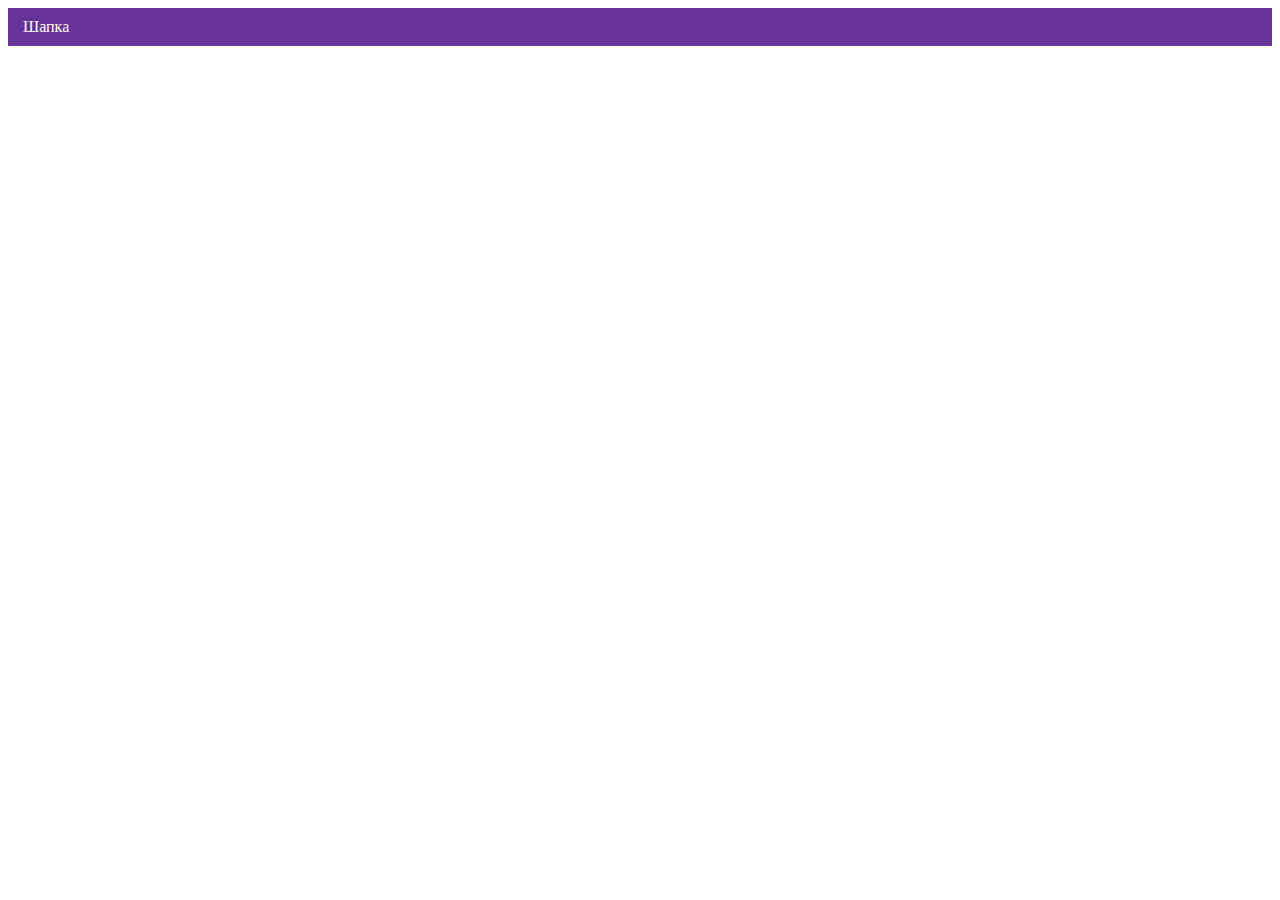
==== index.html @ fe782c74 "Deploying to gh-pages from @ htmlacademy-adaptive/1701545-cat-energy-31@5216893874e065e9f3e21c10b653" ====
<!DOCTYPE html><html class="page" lang="ru"><head><meta charset="UTF-8"><title>Название проекта</title><meta name="viewport" content="width=device-width,initial-scale=1"><link rel="stylesheet" href="styles/styles.css"><script src="scripts/index.js" defer="defer"></script></head><body class="page__body"><header class="header">Шапка</header></body></html>
---- styles/styles.css ----
.header{color:#fff;background-color:#639;padding:10px 15px}
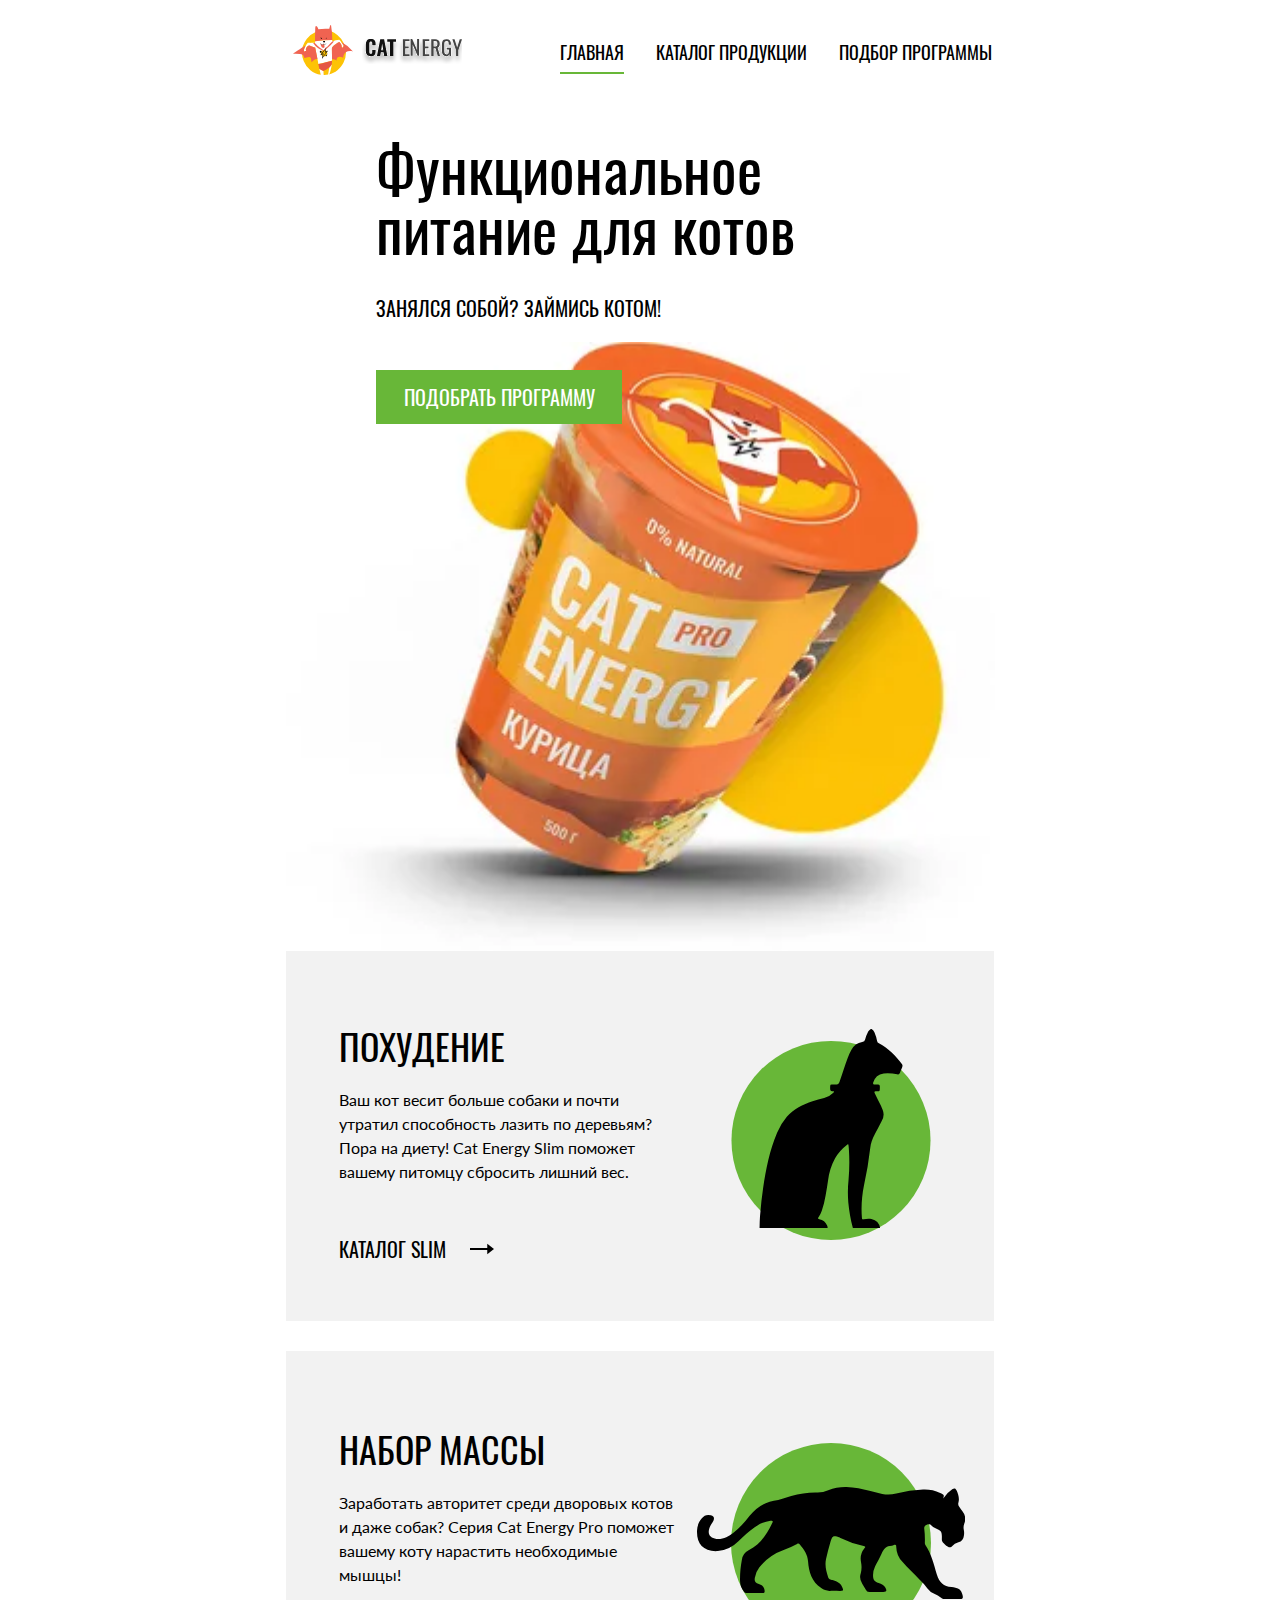
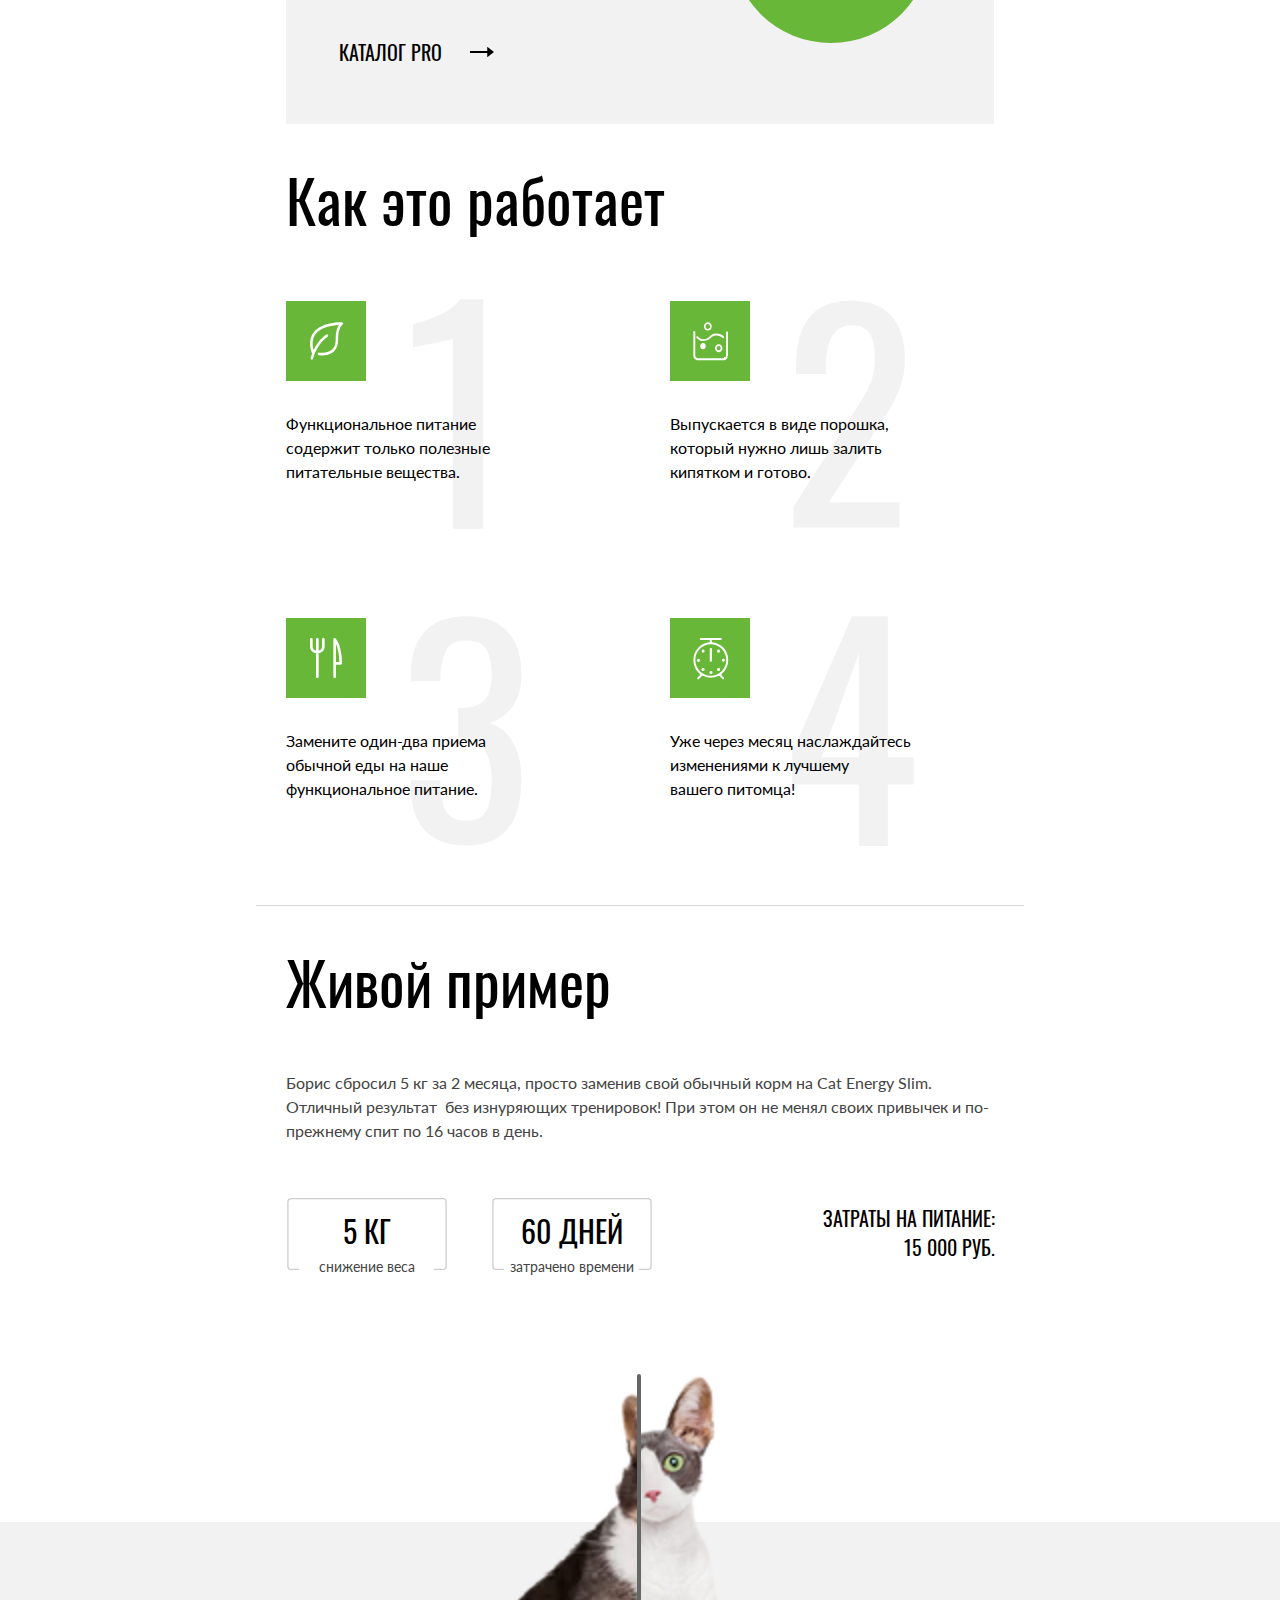
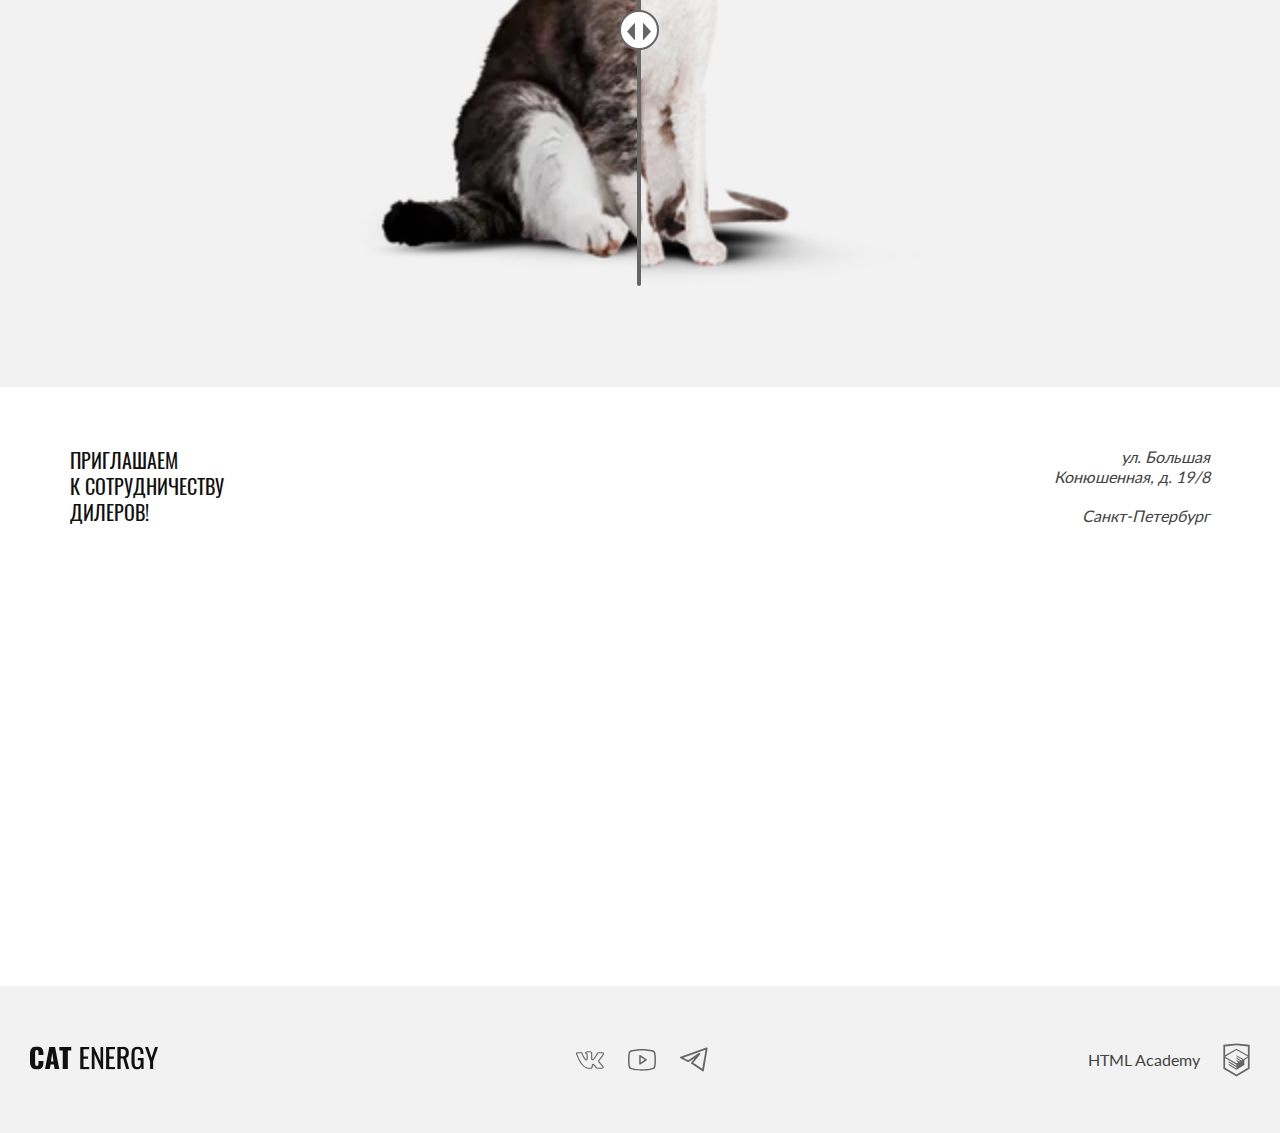
==== commit 16ef2682: "Deploying to gh-pages from @ htmlacademy-adaptive/1701545-cat-energy-31@500ba3a79cff6953b40a09311df7" ====
--- a/index.html
+++ b/index.html
@@ -1 +1 @@
-<!DOCTYPE html><html class="page" lang="ru"><head><meta charset="UTF-8"><title>Название проекта</title><meta name="viewport" content="width=device-width,initial-scale=1"><link rel="stylesheet" href="styles/styles.css"><script src="scripts/index.js" defer="defer"></script></head><body class="page__body"><header class="header">Шапка</header></body></html>+<!DOCTYPE html><html class="page" lang="ru"><head><meta charset="UTF-8"><title>Cat Energy</title><meta name="viewport" content="width=device-width,initial-scale=1"><link rel="stylesheet" href="styles/styles.css"><link rel="icon" href="favicon.ico"><link rel="icon" href="favicons/icon.svg" type="image/svg+xml"><link rel="apple-touch-icon" href="favicons/180.png"><link rel="manifest" href="manifest.webmanifest"><link rel="preload" href="../../fonts/lato/Lato-Regular.woff2" type="fonts/woff2" as="font" crossorigin="anonymous"><link rel="preload" href="../../fonts/lato/Lato-Regular.woff2" type="fonts/woff2" as="font" crossorigin="anonymous"><script src="scripts/index.js" defer="defer"></script></head><body class="page__body"><div class="page__main-wrapper"><header class="main-header main-header--wrapper-position"><div class="main-header__logo"><a class="main-header__logo-link" href="#"><picture><source media="(min-width: 1440px)" srcset="./images/cat-logo-icon-desktop.svg" type="image/svg+xml" width="70" height="59"><source media="(min-width: 768px)" srcset="./images/cat-logo-icon-tablet.svg" type="image/svg+xml" width="60" height="50"><img class="main-header__logo-image logo-image" src="./images/cat-logo-icon-mobile.svg" width="33" height="38" alt="Логотип КэтЭнерджи"></picture><picture><source media="(min-width: 1440px)" srcset="./images/logo-text-desktop.svg" type="image/svg+xml" width="118" height="21"><source media="(min-width: 768px)" srcset="./images/logo-text-tablet.svg" type="image/svg+xml" width="101" height="18"><img class="main-header__logo-text logo-text" src="./images/logo-text-main-mobile.svg" width="101" height="19" alt="КэтЭнерджи"></picture></a></div><nav class="main-nav main-nav--closed main-nav--nojs"><button class="main-nav__toggle" type="button"><span class="visually-hidden">Открыть меню</span></button><div class="main-nav__wrapper"><ul class="main-nav__list site-list"><li class="site-list__item"><a class="site-list__link site-list__link--current" href="#">Главная</a></li><li class="site-list__item"><a class="site-list__link" href="catalog.html">Каталог продукции</a></li><li class="site-list__item"><a class="site-list__link" href="#">Подбор программы</a></li></ul></div></nav></header><main class="main-container"><section class="hero"><div class="hero__wrapper"><div class="hero__wrapper-mobile"><h1 class="hero__title title">Функциональное<br>питание для котов</h1><p class="hero__text">Занялся собой? Займись котом!</p><a class="hero__button-program button" href="#">подобрать программу</a></div><div class="hero__wrapper-promo"><picture><source type="image/webp" media="(min-width: 1440px)" srcset="./images/hero-food-desktop@1x.webp, ./images/hero-food-desktop@2x.webp 2x" width="552" height="499"><source type="image/webp" media="(min-width: 768px)" srcset="./images/hero-food-tablet@1x.webp, ./images/hero-food-tablet@2x.webp 2x" width="709" height="609"><source type="image/webp" srcset="./images/hero-food-mobile@1x.webp, ./images/hero-food-mobile@2x.webp 2x" width="280" height="270"><source width="552" height="499" type="image/png" media="(min-width: 1440px)" srcset="./images/hero-food-desktop@1x.png, ./images/hero-food-desktop@2x.png 2x"><source width="709" height="609" type="image/png" media="(min-width: 768px)" srcset="./images/hero-food-tablet@1x.png, ./images/hero-food-tablet@2x.png 2x"><img class="hero__image hero-image" loading="lazy" src="./images/hero-food-mobile@1x.png" srcset="./images/hero-food-mobile@2x.png 2x" width="280" height="270" alt="Корм для котов и кошек"></picture></div></div></section><section class="catalog"><h2 class="visually-hidden">Каталог продукции</h2><div class="catalog__card catalog__card--loss"><h3 class="catalog__title catalog-title">Похудение</h3><p class="catalog__text">Ваш кот весит больше собаки и почти утратил способность лазить по деревьям? Пора на диету! Cat Energy Slim поможет вашему питомцу сбросить лишний вес.</p><a class="catalog__link catalog__link--active" href="#">Каталог slim</a></div><div class="catalog__card catalog__card--gain"><h3 class="catalog__title catalog-title">Набор массы</h3><p class="catalog__text">Заработать авторитет среди дворовых котов и даже собак? Серия Cat Energy Pro поможет вашему коту нарастить необходимые мышцы!</p><a class="catalog__link catalog__link--active" href="#">Каталог pro</a></div></section><section class="instructions"><div class="instructions__wrapper"><h2 class="instructions__title title">Как это работает</h2><ul class="instructions__list"><li class="instructions__item step step--one"><p class="instructions__discription">Функциональное питание содержит только полезные питательные вещества.</p></li><li class="instructions__item step step--two"><p class="instructions__discription">Выпускается в виде порошка, который нужно лишь залить кипятком и готово.</p></li><li class="instructions__item step step--three"><p class="instructions__discription">Замените один-два приема обычной еды на наше функциональное питание.</p></li><li class="instructions__item step step--four"><p class="instructions__discription">Уже через месяц наслаждайтесь изменениями к лучшему &nbsp; вашего питомца!</p></li></ul></div></section><section class="example"><div class="example__wrapper"><h2 class="example__title title">Живой пример</h2><p class="example__discription">Борис сбросил 5 кг за 2 месяца, просто заменив свой обычный корм на Cat Energy Slim. Отличный результат&nbsp; без изнуряющих тренировок! При этом он не менял своих привычек и по-прежнему спит по 16 часов в день.</p><div class="example__info-price-wrapper"><div class="example__info-wrapper"><div class="example__info"><span class="example__value">5 КГ</span> <span class="example__text">снижение веса</span></div><div class="example__info"><span class="example__value">60 ДНЕЙ</span> <span class="example__text">затрачено времени</span></div></div><div class="example__result"><span class="example__info-price">Затраты на питание:</span> <span class="example__info-price">15 000 РУБ.</span></div></div><div class="example__slider-cat"><picture><source type="image/webp" media="(min-width: 768px)" srcset="./images/slider-fat-cat-tablet@1x.webp, ./images/slider-fat-cat-tablet@2x.webp 2x" width="709" height="609"><source type="image/webp" srcset="./images/slider-fat-cat-mobile@1x.webp, ./images/slider-fat-cat-mobile@2x.webp 2x" width="280" height="256"><source width="560" height="512" type="image/png" media="(min-width: 768px)" srcset="./images/slider-fat-cat-tablet@1x.png, ./images/slider-fat-cat-tablet@2x.png 2x"><img class="example__image-cat fat-cat" loading="lazy" src="./images/slider-fat-cat-mobile@1x.png" srcset="./images/slider-fat-cat-mobile@2x.png 2x" width="280" height="256" alt="Толстый кот"></picture><picture><source width="560" height="512" type="image/png" media="(min-width: 768px)" srcset="./images/slider-slim-cat-tablet@1x.png, ./images/slider-slim-cat-tablet@2x.png 2x"><img class="example__image-cat slim-cat" loading="lazy" src="./images/slider-slim-cat-mobile@1x.png" srcset="./images/slider-slim-cat-mobile@2x.png" width="280" height="256" alt="Стройный кот"></picture><button class="example__slider-button" type="button"><span class="visually-hidden">Ползунок с примером "до" и "после"</span></button></div></div></section><section class="geolocation"><div class="geolocation__adress-wrapper"><h2 class="visually-hidden">Наша геолокация</h2><p class="geolocation__text">приглашаем<br>к сотрудничеству дилеров!</p><address class="geolocation__adress adress">ул. Большая Конюшенная, д. 19/8 <span class="geolocation__adress geolocation__adress--city">Санкт-Петербург</span></address></div><div class="geolocation__map map"><iframe class="map__iframe" src="https://yandex.ru/map-widget/v1/?um=constructor%3A084b221ab86eb6e3de38e3f2d3de71bb57e646553e6f520438b1a4688fac00bb&amp;source=constructor" width="320" height="400"></iframe></div></section></main><footer class="main-footer"><h2 class="visually-hidden">Наши контакты</h2><div class="main-footer__logo"><a class="main-footer__logo-link" href="#"><img class="main-footer__logo-text logo-text" src="./images/logo-text-main-mobile.svg" width="128" height="24" alt="КэтЭнерджи"></a></div><div class="main-footer__social social"><ul class="social__list"><li class="social__item"><a class="social__link social__link--vkontakte" href="https://vk.com/htmlacademy"><span class="visually-hidden">Вконтакте</span></a></li><li class="social__item"><a class="social__link social__link--youtube" href="https://www.youtube.com/user/htmlacademyru"><span class="visually-hidden">Ютуб</span></a></li><li class="social__item"><a class="social__link social__link--telegram" href="https://t.me/htmlacademy"><span class="visually-hidden">Телеграм</span></a></li></ul></div><div class="main-footer__copyright copyright"><a class="copyright__link copyright__link--html-academy" href="https://htmlacademy.ru/"><span class="copyright__link-text">HTML Academy</span></a></div></footer></div></body></html>--- a/styles/styles.css
+++ b/styles/styles.css
@@ -1 +1 @@
-.header{color:#fff;background-color:#639;padding:10px 15px}+@font-face{font-family:Lato;font-weight:400;font-style:normal;src:url(../fonts/lato/Lato-Regular.woff2)format("woff2");font-display:swap}@font-face{font-family:Oswald;font-weight:400;font-style:normal;src:url(../fonts/oswald/oswaldregular.woff2)format("woff2");font-display:swap}body{color:#444;margin:0;font-family:Lato,sans-serif}*,:before,:after{box-sizing:border-box}.page,.page__body{width:100%;height:100%}.visually-hidden{white-space:nowrap;-webkit-clip-path:inset(100%);clip-path:inset(100%);clip:rect(0 0 0 0);border:0;width:1px;height:1px;margin:-1px;padding:0;position:absolute;overflow:hidden}@media (width>=1440px){.page__body{position:relative}.page__body:after{content:"";background-image:url(../images/hero-cat-bg-desktop@2x.png);background-repeat:no-repeat;background-size:cover 1040px 697px;z-index:1;background-position:0 0;width:50%;height:697px;display:block;position:absolute;top:0;right:0}.page__main-wrapper{background-repeat:no-repeat;background-size:100% 697px;flex-direction:column;flex-grow:1;justify-content:space-between;display:flex}}.title{color:#000;font-family:Oswald,sans-serif;font-size:36px;line-height:40px;display:block}.main-header{color:#000;background-color:#fff;border-bottom:1px solid #d9d9d9}.main-header__logo{padding:12px 20px}.main-header__logo-link{justify-content:space-between;align-items:center;width:71%;text-decoration:none;display:flex}.main-header__logo-link:hover,.main-header__logo-link:focus-visible{opacity:.8}.main-header__logo-link:active{opacity:.6}.main-header__logo-image{height:38px}.main-header__logo-text{height:20px}@media (width>=767px){.main-header{color:#000;background-color:#fff;border:none;justify-content:space-between;align-items:center;width:704px;margin:0;display:flex}}@media (width>=768px){.main-header--wrapper-position{width:704px;margin:25px auto}.main-header__logo-image{width:70px;height:50px}.main-header__logo-text{width:100px;height:100%}.main-header__logo-link{justify-content:space-between;align-items:stretch;width:174px;text-decoration:none;display:flex}.main-header__logo{width:174px;margin:0;padding:0}}@media (width>=1440px){.main-header{z-index:2;background:0 0;width:1220px;margin:0 auto;padding-top:55px}.main-header--wrapper-position{min-width:1440px;margin:0 auto;padding:47px 109px 30px}.main-header__logo{width:202px;margin:0;padding:0}.main-header__logo-link{width:202px}.main-header__logo-image{height:70px}.main-header__logo-text{width:118px;height:100%}}.main-footer__logo-link .logo-text:hover,.main-footer__logo-link:focus-visible{opacity:.6}.main-footer__logo-link .logo-text:active{opacity:.8}.main-nav{width:auto;position:relative}.main-nav--closed .main-nav__toggle{cursor:pointer;background-color:#fff;background-image:url(../icons/stack.svg#button-open-mobile);background-repeat:no-repeat;background-size:24px 24px;border:none;width:24px;height:24px;position:absolute;top:-45px;right:6px}.main-nav--opened .main-nav__toggle{background-image:url(../icons/stack.svg#button-close-mobile)}.main-nav__list{text-align:center}.main-nav__toggle{cursor:pointer;background-color:#fff;background-image:url(../icons/stack.svg#button-open-mobile);background-repeat:no-repeat;background-size:24px 24px;border:none;width:24px;height:24px;position:absolute;bottom:20px;right:6px}@media (width<=767px){.main-nav--closed .site-list__item{display:none}.main-nav .main-nav__list{text-align:center;z-index:2;width:100%;position:absolute}}@media (width>=768px){.main-nav__toggle{width:436px;display:none}}@media (width>=1440px){.main-nav__list{background:0 0}}.site-list{flex-direction:column;margin:0;padding:0;display:flex}.site-list__item{list-style:none}.site-list__link{color:#000;text-transform:uppercase;background-color:#fff;border-top:1px solid #e6e6e6;border-bottom:1px solid #e6e6e6;padding:22px 0 23px;font-family:Oswald,sans-serif;font-size:20px;line-height:20px;text-decoration:none;display:block}@media (width>=768px){.site-list{flex-direction:row;display:flex}.site-list__link{color:#000;text-transform:uppercase;border:none;min-width:64px;padding:0;font-family:Oswald,sans-serif;font-size:18px;line-height:24px;text-decoration:none}.site-list__link:hover,.site-list__link:focus-visible{opacity:.6}.site-list__link:active{opacity:.8}.site-list__link--current{border-bottom:2px solid #68b738;padding-bottom:8px}.site-list__item{background:0 0;margin:10px 0 0 32px;font-size:20px;line-height:30px}}@media (width>=1440px){.site-list{background:0 0;flex-wrap:wrap;justify-content:space-between;align-items:baseline;width:475px;font-size:20px;line-height:30px}.site-list__link{color:#fff;text-transform:uppercase;background:0 0;border:none;min-width:64px;padding:0;font-family:Oswald,sans-serif;font-size:20px;line-height:30px;text-decoration:none}.site-list__link:hover,.site-list__link:focus-visible{opacity:.6}.site-list__link:active{opacity:.8}.site-list__link--current{border-bottom:2px solid #fff;padding-bottom:6px}.site-list__item:first-child{margin:0}}.hero{flex-direction:column;min-height:510px;display:flex}.hero__wrapper{width:100%;max-width:1220px;margin:0 auto}.hero__wrapper-mobile{z-index:1;background-image:url(../images/hero-cat-bg-mobile@2x.png);background-position:top;background-repeat:no-repeat;background-size:cover;width:320px;height:302px;margin:0 auto}.hero__wrapper-promo{justify-content:center;width:100%;margin:-136px 0 0 8px;display:flex;position:absolute}.hero__title{color:#fff;text-align:center;margin:0;padding:27px 0 25px;font-size:36px;font-weight:400;line-height:36px}.hero__text{color:#fff;text-transform:uppercase;text-align:center;margin:0;padding:0;font-family:Oswald,sans-serif;font-size:14px;font-weight:400;line-height:14px}.hero__button-program{color:#fff;text-align:center;text-transform:uppercase;background-color:#68b738;justify-content:center;min-width:153px;margin-left:20px;margin-right:20px;padding:10px 63px;line-height:20px;text-decoration:none;display:block;position:relative;top:300px}.hero__button-program:hover,.hero__button-program:focus-visible{background-color:#5eaa2f}.hero__button-program:active{color:#ffffff4d}@media (width>=768px){.hero{background:#fff;height:845px;margin:0 auto;padding-top:35px}.hero__wrapper{width:769px;margin:0 auto}.hero__wrapper-promo{width:100%;margin-top:-98px;margin-left:0;position:static}.hero__wrapper-mobile{z-index:3;background-image:none;width:768px;padding-left:120px}.hero__title{color:#000;text-align:start;width:420px;padding-top:0;padding-bottom:40px;font-size:60px;line-height:60px}.hero__text{color:#000;text-align:start;width:320px;padding-bottom:52px;font-size:20px;line-height:20px}.hero__wrapper-mobile .hero__button-program{z-index:1;width:192px;margin:0;padding:14px 27px;font-size:20px;line-height:26px;position:relative;top:0;left:0}}@media (width>=1440px){.hero{height:594px;margin:0 30px 30px;padding-top:0;display:flex}.hero__title{padding-top:33px;padding-bottom:35px;font-size:60px;line-height:60px}.hero__wrapper{width:1220px;margin:0 auto;display:flex}.hero__wrapper-mobile{background-image:none;width:1220px;padding-top:45px;padding-left:80px}.hero__wrapper-promo{z-index:2;margin:0;position:absolute;top:142px;left:114px}}.button{color:#fff;text-align:center;text-transform:uppercase;box-sizing:content-box;background-color:#68b738;border:none;font-family:Oswald,sans-serif;font-size:16px;line-height:20px;display:block}.catalog__card{background-color:#f2f2f2;margin-left:20px;margin-right:20px;padding:22px 20px 20px}.catalog__card--loss{background-image:url(../icons/stack.svg#catalog-slim-cat);background-position:21px 20px;background-repeat:no-repeat;background-size:50px 53px;margin-top:-10px;margin-bottom:20px}.catalog__card--gain{background-image:url(../icons/stack.svg#catalog-strong-cat);background-position:13px 24px;background-repeat:no-repeat;background-size:67px 50px}.catalog__title{text-transform:uppercase;margin:0;padding:10px 0 0 70px;font-family:Oswald,sans-serif;font-size:24px;font-weight:400;line-height:37px}.catalog__text{border-bottom:1px solid #d9d9d9;width:227px;margin-top:29px;padding-bottom:23px;font-family:lato,sans-serif;font-size:14px;font-weight:400;line-height:18px}.catalog__link{color:#000;text-transform:uppercase;background-color:#f2f2f2;align-items:center;margin-top:17px;font-family:Oswald,sans-serif;font-size:16px;line-height:16px;text-decoration:none;display:flex}.catalog__link:after{content:"";background-color:#000;width:24px;height:12px;margin-left:15px;display:block;-webkit-mask-image:url(../icons/stack.svg#catalog-arrow-link);mask-image:url(../icons/stack.svg#catalog-arrow-link);-webkit-mask-position:100%;mask-position:100%;-webkit-mask-size:24px 12px;mask-size:24px 12px;-webkit-mask-repeat:no-repeat;mask-repeat:no-repeat}.catalog__link:active{opacity:.3}.catalog__link:hover:after,.catalog__link:focus-visible:after{background-position:0;transform:scale(1.5)}@media (width>=768px){.catalog{width:768px;margin:0 auto}.catalog__card{width:708px;margin:0 auto;padding:80px 53px 64px;display:block}.catalog__card--loss{background-position:right 63px top 81px;background-size:200px 211px;margin-bottom:30px}.catalog__card--gain{background-position:right 29px top 92px;background-repeat:no-repeat;background-size:268px 200px}.catalog__card .catalog__title{color:#000;text-transform:uppercase;margin:0;padding:0;font-family:Oswald,sans-serif;font-size:36px;font-weight:400;line-height:36px}.catalog__text{color:#000;border:none;width:340px;margin:24px 0 48px;padding:0;font-family:lato,Arial,sans-serif;font-size:16px;font-weight:400;line-height:24px;display:block}.catalog__card .catalog__link{color:#000;text-transform:uppercase;background-color:#f2f2f2;justify-content:space-between;align-items:center;width:155px;margin-top:57px;padding:0;font-family:Oswald,sans-serif;font-size:20px;line-height:16px;text-decoration:none;display:flex}}@media (width>=1440px){.catalog{flex-direction:row;justify-content:space-between;width:1220px;margin:0 auto;display:flex}.catalog__card{width:570px;margin:0;padding:41px 61px 65px 52px}.catalog__card--loss{background-position:42px 41px;background-size:120px 106px}.catalog__card--gain{background-position:33px 47px;background-size:134px 100px}.catalog__card .catalog__title{color:#000;text-transform:uppercase;margin:0;padding:36px 0 75px 162px;font-family:Oswald,sans-serif;font-size:36px;font-weight:400;line-height:36px}.catalog__text{width:457px;margin:0 0 35px;padding:0;font-size:16px;line-height:24px}.catalog__card .catalog__link{margin:0;padding:0}}.catalog-title{color:#000;text-transform:uppercase;font-family:Oswald,sans-serif;font-size:24px;line-height:37px}.instructions{background-color:#fff}.instructions__title{margin:20px 0 40px;font-weight:400;line-height:40px}.instructions__wrapper{width:320px;margin:0 auto;padding:0 20px 30px}.instructions__list{flex-flow:column wrap;justify-content:space-between;margin:0;padding:0;list-style:none;display:flex}.instructions__item{color:#000;justify-content:space-between;align-items:center;width:280px;min-height:60px;margin-bottom:20px;display:flex}.instructions__discription{text-align:left;width:200px;margin:0;padding:0;font-size:14px;line-height:18px}@media (width>=768px){.instructions{border-bottom:1px solid #d9d9d9;width:768px;margin:0 auto;padding-bottom:20px}.instructions__wrapper{width:708px;margin:0 auto;padding:0}.instructions__wrapper .instructions__title{margin:45px 0 32px;padding:0;font-size:60px;line-height:60px}.instructions__list{flex-direction:row;gap:37px;min-height:280px;margin-bottom:27px;margin-right:74px;padding-top:0;display:flex}.instructions__item{flex-flow:column;align-items:start;width:250px;min-height:280px;margin:0;padding:0;display:flex}.instructions__discription{text-align:left;width:242px;padding-top:31px;padding-bottom:57px;font-size:16px;line-height:24px}}@media (width>=1440px){.instructions{border:none;width:1440px;margin:0 auto;padding-bottom:69px}.instructions__wrapper{width:1220px;margin:0 auto}.instructions__item{flex-direction:column;align-items:start;display:flex}.instructions__list{flex-flow:row;justify-content:space-between;gap:20px;display:flex}.instructions__wrapper .instructions__title{margin:71px 0 32px;font-size:60px;font-weight:400;line-height:60px}.instructions__list{gap:20px;margin:0}.instructions__item{width:250px;margin-right:-6px}}.step--one:before{content:"";background-image:url(../icons/stack.svg#instruction-leaf-icon);width:60px;height:60px;display:inline-block}.step--two:before{content:"";background-image:url(../icons/stack.svg#instruction-water-icon);width:60px;height:60px;display:inline-block}.step--three:before{content:"";background-image:url(../icons/stack.svg#instruction-tableware-icon);width:60px;height:60px;display:inline-block}.step--four:before{content:"";background-image:url(../icons/stack.svg#instruction-clock-icon);width:60px;height:60px;display:inline-block}@media (width>=768px){.step--one{background-image:url(../icons/stack.svg#step-one);background-position:106px 38px;background-repeat:no-repeat;background-size:112px 230px}.step--one:before{width:80px;height:80px;margin-top:40px;bottom:10px}.step--two{background-image:url(../icons/stack.svg#step-two);background-position:123px 38px;background-repeat:no-repeat;background-size:112px 230px}.step--two:before{width:80px;height:80px;margin-top:40px}.step--three{background-image:url(../icons/stack.svg#step-three);background-position:124px 38px;background-repeat:no-repeat;background-size:112px 230px}.step--three:before{width:80px;height:80px;margin-top:40px}.step--four{background-image:url(../icons/stack.svg#step-four);background-position:116px 38px;background-repeat:no-repeat;background-size:134px 230px}.step--four:before{width:80px;height:80px;margin-top:40px}}.example{background-color:#eaeaea;min-width:320px}.example--wrapper-center{margin:0 auto}.example__wrapper{width:280px;margin:0 auto;padding-bottom:40px}.example__title{margin:0;padding-top:26px;padding-bottom:40px;font-size:36px;font-weight:400;line-height:40px}.example__discription{width:285px;margin:0;padding-bottom:20px;font-family:lato,Arial,sans-serif;font-size:14px;font-weight:400;line-height:18px}.example__info{background-image:url(../icons/stack.svg#example-frame);background-repeat:no-repeat;background-size:124px 56px;flex-direction:column;align-items:center;width:124px;height:70px;display:flex}.example__info-wrapper{justify-content:space-between;display:flex}.example__value{text-align:center;color:#000;width:100%;padding-top:15px;padding-bottom:10px;font-family:Oswald,sans-serif;font-size:24px;font-weight:400;line-height:24px}.example__text{text-align:center;width:59px;margin:auto;font-size:12px;line-height:12px}.example__result{color:#000;text-transform:uppercase;justify-content:center;margin-top:20px;font-family:Oswald,sans-serif;font-size:14px;line-height:20px;display:flex}.example__slider-cat{width:280px;min-height:256px;margin-top:20px;position:relative}.example__slider-button{cursor:pointer;background-color:#666;border:none;border-radius:2px;width:4px;height:100%;padding:0;display:block;position:absolute;top:0;left:49%}.example__slider-button:before{content:"";background-color:#fff;border:2px solid #666;border-radius:50%;width:40px;height:40px;position:absolute;top:42%;left:50%;transform:translate(-50%)}.example__slider-button:after{content:"";background-color:#666;width:24px;height:18px;padding:0;position:absolute;top:41%;left:50%;transform:translate(-50%,70%);-webkit-mask-image:url(../icons/stack.svg#slider-button-arrow);mask-image:url(../icons/stack.svg#slider-button-arrow);-webkit-mask-position:50%;mask-position:50%;-webkit-mask-size:24px 18px;mask-size:24px 18px;-webkit-mask-repeat:no-repeat;mask-repeat:no-repeat}.example__slider-button:hover,.example__slider-button:hover:after,.example__slider-button:focus-visible,.example__slider-button:focus-visible:after{background-color:#68b738}.example__slider-button:hover:before{color:#68b738;border:2px solid #68b738}.example__slider-button:active,.example__slider-button:active:after{opacity:.8;background-color:#68b738}.example__slider-button:active:before{color:#68b738;opacity:.8;border:2px solid #68b738}.example__image-cat{width:100%;height:100%;position:absolute}@media (width>=768px){.example__wrapper{width:769px;padding:45px 30px 101px;position:relative}.example{background:linear-gradient(#fff 57%,#f2f2f2 0%)}.example__title{padding:0 0 60px;font-size:60px;line-height:60px}.example__discription{width:710px;margin:0;padding-bottom:55px;font-family:lato,Arial,sans-serif;font-size:16px;font-weight:400;line-height:24px}.example__value{text-align:center;color:#000;padding-top:14px;padding-bottom:10px;font-family:Oswald,sans-serif;font-size:30px;font-weight:400;line-height:37px}.example__text{text-align:center;background-color:#fff;width:135px;font-size:14px;line-height:14px}.example__info{background-image:url(../icons/stack.svg#example-frame);background-repeat:no-repeat;background-size:162px 72px;flex-direction:column;align-items:center;width:162px;height:77px;margin-right:43px;display:flex}.example__info:last-child{margin-right:0}.example__result{flex-wrap:wrap;justify-content:end;width:174px;margin:0}.example__info-price-wrapper{justify-content:space-between;align-items:center;margin-bottom:99px;display:flex}.example__info-price{text-align:end;width:100%;padding-bottom:9px;font-size:20px;line-height:20px}.example__slider-cat{width:560px;min-height:512px;margin:0 auto;position:relative}.example__slider-button{left:277px}.example__slider-button:before,.example__slider-button:after{top:46%;left:50%}}@media (width>=1440px){.example__wrapper{border:none;width:1220px;margin:0 auto;padding:0}.example{background:linear-gradient(#fff 23%,#f2f2f2 0%);padding-bottom:65px}.example__title{padding:0 0 146px;font-size:60px;line-height:60px}.example__discription{width:436px;margin:0;padding-bottom:69px;font-family:lato,Arial,sans-serif;font-size:16px;font-weight:400;line-height:24px}.example__text{text-align:center;background-color:#f2f2f2;width:135px;font-size:14px;line-height:14px}.example__info-wrapper{justify-content:space-between;width:366px;margin-bottom:55px;display:flex}.example__info-price-wrapper{flex-wrap:wrap;justify-content:space-between;width:366px;margin:0;display:flex}.example__result{justify-content:space-between;width:366px;display:flex}.example__info-price{text-align:center;width:174px}.example__slider-cat{width:560px;min-height:512px;position:absolute;top:0;right:0}.example__slider-button{cursor:pointer;background-color:#666;border:none;border-radius:2px;width:4px;height:100%;padding:0;display:block;position:absolute;top:0;left:50%}}.fat-cat{-webkit-clip-path:polygon(0 0,50% 0,50% 100%,0% 100%);clip-path:polygon(0 0,50% 0,50% 100%,0% 100%)}.slim-cat{-webkit-clip-path:polygon(50% 0,100% 0,100% 100%,50% 100%);clip-path:polygon(50% 0,100% 0,100% 100%,50% 100%)}.geolocation{background-color:#fff;min-width:320px}.geolocation__map{min-height:362px;margin:0 auto}.geolocation__text{text-transform:uppercase;color:#111;width:130px;margin:0;padding:0;font-family:oswald,sans-serif;font-size:16px;font-weight:400;line-height:20px}.geolocation__adress{width:140px;font-size:14px;font-weight:400;line-height:20px}.geolocation__adress--city{display:block}.geolocation__adress-wrapper{background-color:#f2f2f2;justify-content:space-between;min-height:112px;padding:25px 20px 26px;display:flex}@media (width>=768px){.geolocation__adress-wrapper{background-color:#fff;justify-content:space-between;min-width:768px;margin:0 auto;padding:60px 70px;display:flex}.geolocation__text{text-transform:uppercase;width:163px;font-family:oswald,sans-serif;font-size:20px;font-weight:400;line-height:26px}.geolocation__adress{text-align:right;width:157px;font-size:16px;font-weight:400;line-height:20px}.geolocation__adress--city{margin-top:19px}}@media (width>=1440px){.geolocation{z-index:2;background-color:#fff;position:relative}.geolocation__adress-wrapper{background-color:#fff;min-width:565px;margin:0;padding:60px 78px 60px 80px;position:absolute;top:95px;left:110px}.geolocation__adress{text-align:start;width:157px;font-size:16px;font-weight:400;line-height:20px}.geolocation__text{text-transform:uppercase;width:163px;font-family:oswald,sans-serif;font-size:20px;font-weight:400;line-height:26px}}.map__iframe{border:none;width:100%;height:362px;display:block}@media (width>=768px){.map__iframe{width:100%;height:400px}}.main-footer{background-color:#f2f2f2;flex-direction:column;align-items:center;min-width:320px;display:flex}.main-footer__wrapper{display:flex}.main-footer__logo{text-align:center;padding:40px 96px 14px;display:block}.main-footer__logo-link{width:128px;display:block}.main-footer__logo-text{width:128px;height:24px}@media (width>=768px){.main-footer{background-color:#f2f2f2;flex-direction:row;justify-content:space-between;align-items:center;min-width:768px;min-height:147px;padding:0 30px;display:flex}.main-footer__logo,.main-footer__logo-link{width:128px;margin:0;padding:0}}@media (width>=1440px){.main-footer{min-height:169px;padding:0 110px}}.social__list{border-top:2px solid #d9d9d9;border-bottom:2px solid #d9d9d9;flex-wrap:wrap;justify-content:space-between;width:280px;min-height:22px;margin:0 auto;padding:17px 75px 15px;display:flex}.social__item{list-style-type:none}.social__link{min-width:28px;min-height:28px}.social__link:hover,.social__link:focus-visible{background-color:#68b738}.social__link:active{opacity:.3;background-color:#68b738}.social__link--vkontakte{background-color:#666;width:27px;height:17px;display:block;-webkit-mask-image:url(../icons/stack.svg#vkontakte-icon);mask-image:url(../icons/stack.svg#vkontakte-icon);-webkit-mask-position:50%;mask-position:50%;-webkit-mask-repeat:no-repeat;mask-repeat:no-repeat}.social__link--youtube{background-color:#666;width:24px;height:18px;display:block;-webkit-mask-image:url(../icons/stack.svg#youtube-icon);mask-image:url(../icons/stack.svg#youtube-icon);-webkit-mask-position:50%;mask-position:50%;-webkit-mask-repeat:no-repeat;mask-repeat:no-repeat}.social__link--youtube:hover{background-color:#68b738}.social__link--telegram{background-color:#666;width:20px;height:17px;display:block;-webkit-mask-image:url(../icons/stack.svg#telegram-icon);mask-image:url(../icons/stack.svg#telegram-icon);-webkit-mask-position:50%;mask-position:50%;-webkit-mask-repeat:no-repeat;mask-repeat:no-repeat}.social__link--telegram:hover{background-color:#68b738}@media (width>=768px){.social__list{border:none;width:132px;margin-left:38px;padding:0}}.copyright{padding:20px 20px 40px}.copyright__link{justify-content:space-between;align-items:center;width:280px;font-size:16px;line-height:20px;text-decoration:none;display:flex}.copyright__link--html-academy:after{content:"";background-color:#666;width:27px;height:34px;display:block;-webkit-mask-image:url(../icons/stack.svg#html-academy-icon);mask-image:url(../icons/stack.svg#html-academy-icon)}.copyright__link--html-academy:hover:after,.copyright__link--html-academy:focus-visible:after{background-color:#68b738;background-position:0}.copyright__link--html-academy:active{opacity:.3}.copyright__link-text{color:#444;width:113px;margin-right:10px;font-size:16px;line-height:20px;text-decoration:none}@media (width>=768px){.copyright__link{justify-content:space-between;align-items:center;width:162px;font-size:16px;line-height:20px;text-decoration:none;display:flex}.copyright{margin:0;padding:0}}.site-list-catalog__link{color:#000}@media (width>=1440px){.site-list-catalog__link-current{border-bottom:2px solid #68b738;padding-bottom:6px}.site-list__item .site-list-catalog__link{font-size:20px;line-height:29px}}.catalog-product{background-color:#fff}.catalog-product__wrapper{margin:0 auto}.catalog-product__title{margin:0 0 0 20px;padding:27px 0 36px;font-family:Oswald,sans-serif;font-weight:400}.catalog-product__list{flex-direction:column;align-items:center;margin:0;padding:0;list-style-type:none;display:flex}.catalog-product__item{border-top:1px solid #ebebeb;flex-wrap:wrap;justify-content:space-between;width:320px;padding:25px 20px 23px;display:flex}@media (width>=768px){.catalog-product__title{margin:0 0 0 30px;padding:38px 0 84px;font-family:Oswald,sans-serif;font-size:60px;font-weight:400;line-height:60px}.catalog-product__list{flex-flow:wrap;gap:60px;width:708px;margin:0 0 85px 30px;display:flex;position:relative}.catalog-product__item{background:linear-gradient(#fff 16%,#f2f2f2 0%);border:none;flex-direction:column;width:324px;min-height:511px;padding:29px 37px 40px;display:flex}.catalog-product__wrapper{width:768px;margin:0 auto}}@media (width>=1440px){.catalog-product__title{margin:38px 0 82px 110px;padding:0}.catalog-product__list{gap:63px 80px;width:1220px;margin:0 auto 94px}.catalog-product__item{background:linear-gradient(#fff 16%,#f2f2f2 0%);border:none;width:245px;height:511px;padding:29px 38px 40px;display:block}.catalog-product__wrapper{width:1440px;margin:0 auto;padding:0}}.product-card--more{background-image:url(../icons/stack.svg#card-plus-more);background-position:50% 25px;background-repeat:no-repeat;background-size:30px 30px;border-bottom:1px solid #ebebeb;flex-direction:column;justify-content:center;display:flex}.product-card--more .product-card__title{width:204px;margin:0;display:inline-block}.product-card--more .product-card__link-title{margin:53px 38px 0}.product-card__text{text-align:center;margin:8px 0 21px;font-size:12px;line-height:16px}.product-card__button-all-products{color:#444;text-align:center;text-transform:uppercase;background-color:#f2f2f2;width:280px;padding:10px 0;font-family:Oswald,sans-serif;text-decoration:none}.product-card__button-all-products:hover,.product-card__button-all-products:active,.product-card__button-all-products:focus-visible{background-color:#ebebeb}.product-card__link-image{justify-content:center;align-self:center;width:140px;display:flex}.product-card__image{margin:auto}.product-card__info{width:140px}.product-card__link-title{color:#000;text-align:start;background-color:#fff;width:204px;font-family:Oswald,sans-serif;text-decoration:none}.product-card__title{color:#000;text-transform:uppercase;background-color:#fff;width:76px;margin:-1px 0 14px;padding:0;font-family:Oswald,sans-serif;font-size:16px;font-weight:400;line-height:20px}.product-card__list{text-transform:none;padding:0}.product-card__item{flex-wrap:wrap;justify-content:space-between;min-width:140px;list-style-type:none;display:flex}.product-card__property{min-width:70px;font-size:12px;line-height:16px}.product-card__value{text-align:end;min-width:70px;font-size:12px;line-height:16px}.product-card__button{box-sizing:border-box;width:100%;margin-top:18px;padding:10px 94px;font-size:16px;line-height:20px}.product-card__button:hover,.product-card__button:focus-visible{cursor:pointer;background-color:#5eaa2f}.product-card__button:active{color:#ffffff4d;background-color:#5eaa2f}@media (width>=768px){.product-card--more{background-image:url(../icons/stack.svg#card-plus-more);background-position:50% 48px;background-repeat:no-repeat;background-size:60px 60px;border:1px solid #f2f2f2;flex-direction:column;justify-content:end;width:324px;min-height:430px;display:flex;position:absolute;bottom:0;right:0}.product-card--more .product-card__title{background-color:#fff;width:134px;margin:0 57px 23px;padding:0;font-size:20px;line-height:24px}.product-card--more .product-card__link-title{background-color:#fff;margin:0}.product-card--more .product-card__text{text-align:center;width:170px;margin:0 auto 82px;padding:0;font-size:16px;line-height:18px}.product-card__link-image{justify-content:center;width:200px;height:210px;margin:0;padding:0;display:flex}.product-card__image{margin:0 auto;padding:0}.product-card__image-big{margin:-18px;display:block}.product-card__link-title,.product-card__title{color:#000;text-align:center;background-color:#f2f2f2;width:135px;margin:0 auto 20px;font-family:Oswald,sans-serif;font-size:20px;line-height:24px;text-decoration:none;display:block}.product-card__item{border-bottom:1px solid #cdcdcd;flex-wrap:wrap;justify-content:space-between;padding:5px 0;list-style-type:none;display:flex}.product-card__info{width:250px;margin-bottom:32px}.product-card__property,.product-card__value{font-size:16px;line-height:20px}.product-card__button{box-sizing:border-box;width:100%;margin-top:0;padding:10px 94px;font-size:16px;line-height:20px}.product-card__button-all-products{width:250px}}@media (width>=1440px){.product-card--more{width:245px;height:430px}.product-card--more .product-card__title{width:134px;margin:0 17px 25px}.product-card--more .product-card__text{text-align:center;width:170px;margin:0 0 90px;padding:0;font-size:16px;line-height:18px}.product-card__info{width:169px;margin-bottom:37px}.product-card__link-image{justify-content:center;width:172px;height:196px;margin:0 0 10px;padding:0;display:flex}.product-card__image-big{margin:-10px;display:block}.product-card__button{width:169px;padding:10px 53px}.product-card__button-all-products{width:169px}}.additional-product{border-top:2px solid #68b738;width:320px;margin:36px auto 53px}.additional-product__title{color:#000;text-align:center;background-color:#fff;width:266px;margin-top:-13px;margin-bottom:35px;font-family:Oswald,sans-serif;font-size:24px;font-weight:400;line-height:24px}.additional-product__list{flex-direction:column;width:280px;margin:0 auto;padding:0;list-style-type:none;display:flex}@media (width>=768px){.additional-product{width:768px;margin:0 auto 96px}.additional-product__title{text-align:center;background-color:#fff;width:381px;margin-top:-15px;margin-bottom:80px;margin-left:30px;font-size:32px;line-height:32px}.additional-product-card{padding:26px 38px 28px}.additional-product__list{flex-direction:column;width:708px;margin-bottom:70px;padding:0;list-style-type:none;display:flex}}@media (width>=1440px){.additional-product__title{text-align:center;background-color:#fff;width:456px;margin-top:-23px;margin-bottom:80px;margin-left:-40px;font-size:40px;line-height:40px}.additional-product__wrapper{display:flex}.additional-product{width:1440px;margin:0 auto;padding:0 110px}.additional-product__list{border-top:1px solid #cdcdcd;flex-direction:column;width:896px;padding:0 0 48px;list-style-type:none;display:flex}.additional-product__item{display:flex}}.additional-product-card{border-top:1px solid #cdcdcd;flex-direction:column;padding-top:13px;padding-bottom:19px;display:flex}.additional-product-card:last-child{border-bottom:1px solid #cdcdcd}.additional-product-card__title{color:#222;text-transform:uppercase;background-color:#fff;margin:0 0 12px;padding:0;font-family:Oswald,sans-serif;font-size:16px;font-weight:400;line-height:16px}.additional-product-card__content{justify-content:space-between;margin:0 0 15px;font-size:14px;line-height:14px;display:flex}.additional-product-card__button{color:#fff;text-align:center;text-transform:uppercase;background-color:#68b738;padding:10px 109px;font-family:Oswald,sans-serif;text-decoration:none}.additional-product-card__button:hover,.additional-product-card__button:focus-visible{background-color:#5eaa2f}.additional-product-card__button:active{color:#ffffff4d;background-color:#5eaa2f}@media (width>=768px){.additional-product-card{border:1px solid #cdcdcd;flex-flow:wrap;justify-content:space-between;padding:26px 38px 28px;display:flex}.additional-product-card__title{color:#222;text-transform:uppercase;background-color:#fff;width:163px;margin-bottom:23px;padding:0;font-family:Oswald,sans-serif;font-size:20px;font-weight:400;line-height:20px}.additional-product-card__content{margin:0;font-size:16px;line-height:20px}.additional-product-card__price-product{width:42px;margin-left:49px}.additional-product-card__button{color:#fff;text-align:center;text-transform:uppercase;background-color:#68b738;width:62px;padding:10px 285px;font-family:Oswald,sans-serif;text-decoration:none}}@media (width>=1440px){.additional-product-card{border:none;border-bottom:1px solid #cdcdcd;flex-flow:wrap;justify-content:flex-start;align-items:center;width:896px;padding:18px 0 12px;display:flex}.additional-product-card__title{margin:0 164px 0 0;padding:0}.additional-product-card__name-product{width:131px}.additional-product-card__price-product{width:42px;margin:0 40px 0 112px}.additional-product-card__button{color:#fff;text-align:center;text-transform:uppercase;background-color:#68b738;padding:10px 91px;font-family:Oswald,sans-serif;text-decoration:none}}.gift-banner{background-image:url(../images/cat-banner-bg-mobile@2x.png);background-repeat:no-repeat;background-size:cover;width:280px;height:290px;margin:36px 20px;padding:0}.gift-banner__text{color:#fff;text-align:center;max-width:161px;margin:0 auto;padding-top:43px;display:block}.gift-banner__text:before{content:"";background-image:url(../icons/stack.svg#gift-banner-icon);background-position:50% 18px;background-repeat:no-repeat;background-size:78px 80px;height:144px;display:block}@media (width>=768px){.gift-banner{background-image:url(../images/cat-banner-bg-tablet@2x.png);background-repeat:no-repeat;background-size:cover;width:707px;height:200px;margin:0 30px;position:relative}.gift-banner__text{color:#fff;text-align:start;margin:0 0 0 421px;padding-top:75px}.gift-banner__text:before{background-size:cover;width:81px;position:absolute;top:9px;left:77px}}@media (width>=1440px){.gift-banner{background-image:url(../images/cat-banner-bg-desktop@2x.png);background-repeat:no-repeat;background-size:cover;width:245px;height:288px;margin:0 0 0 80px;padding:0}.gift-banner__text{color:#fff;text-align:center;max-width:161px;margin:0 auto;padding-top:186px;display:block}}.subscribe{border-top:2px solid #68b738;padding-bottom:40px}.subscribe__wrapper{width:320px;margin:0 auto}.subscribe__title{color:#000;text-align:center;background-color:#fff;width:236px;margin:-14px 0 32px -22px;font-family:oswald,Arial,sans-serif;font-size:24px;font-weight:400;line-height:24px}.subscribe__text{color:#000;text-align:center;width:280px;margin:0 auto;padding:0 20px 24px;font-family:Oswald,sans-serif;font-size:16px;font-weight:400;line-height:24px}.subscribe__form{width:320px;margin:0 20px}.subscribe__field{text-transform:uppercase;border:2px solid #000;width:280px;height:56px;padding-left:13px;font-family:oswald,Arial,sans-serif;font-size:20px;font-weight:400;line-height:30px}.subscribe__button{text-transform:uppercase;color:#fff;background-color:#68b738;border-style:none;margin-top:16px;padding:15px 81px;font-family:Oswald,sans-serif;font-size:20px;font-weight:400;line-height:26px}.subscribe__button:hover,.subscribe__button:focus-visible{cursor:pointer;background-color:#5eaa2f}.subscribe__button:active{cursor:pointer;color:#ffffff4d;background-color:#5eaa2f}@media (width>=768px){.subscribe__wrapper{width:768px;margin:0 auto}.subscribe__title{text-align:center;background-color:#fff;width:282px;margin-top:-15px;margin-bottom:66px;margin-left:30px;font-size:32px;line-height:32px}.subscribe__text{text-align:center;width:632px;margin:0 auto;font-size:24px;line-height:32px}.subscribe__form{flex-wrap:wrap;align-items:center;width:632px;margin:0 auto;display:flex}.subscribe__field{border:1px solid #cdcdcd;width:376px}.subscribe__button{margin-top:0;padding:15px 69px;font-size:20px;line-height:26px}.subscribe{padding-bottom:78px}}@media (width>=1440px){.subscribe__wrapper{width:1440px;margin:0 auto}.subscribe__title{width:333px;margin-top:-20px;margin-bottom:70px;margin-left:70px;font-size:40px;line-height:40px}.subscribe__text{width:1360px}.subscribe__form{flex-wrap:nowrap;align-items:center;width:752px;margin:0 auto;display:flex}.subscribe__field{width:496px}.subscribe__button{margin-top:0;padding:15px 69px;font-size:20px;line-height:26px}.subscribe{padding-bottom:104px}}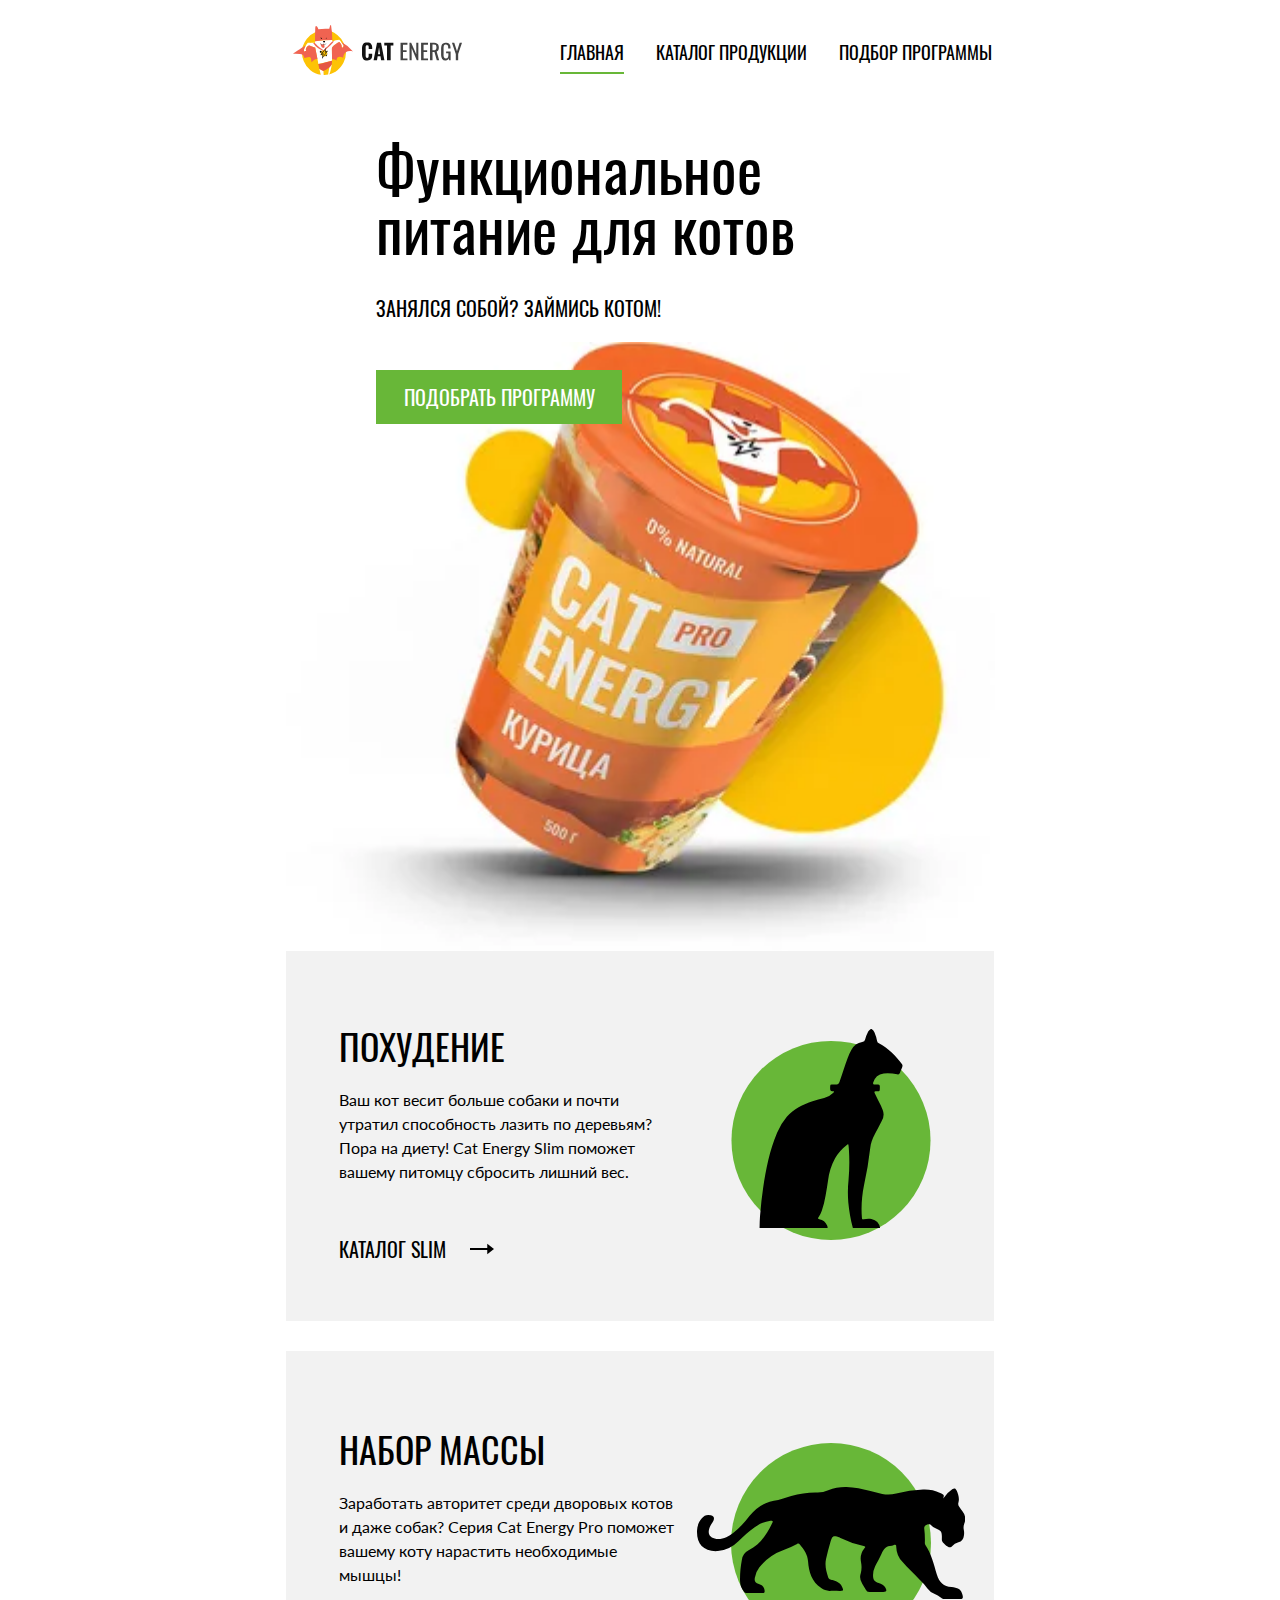
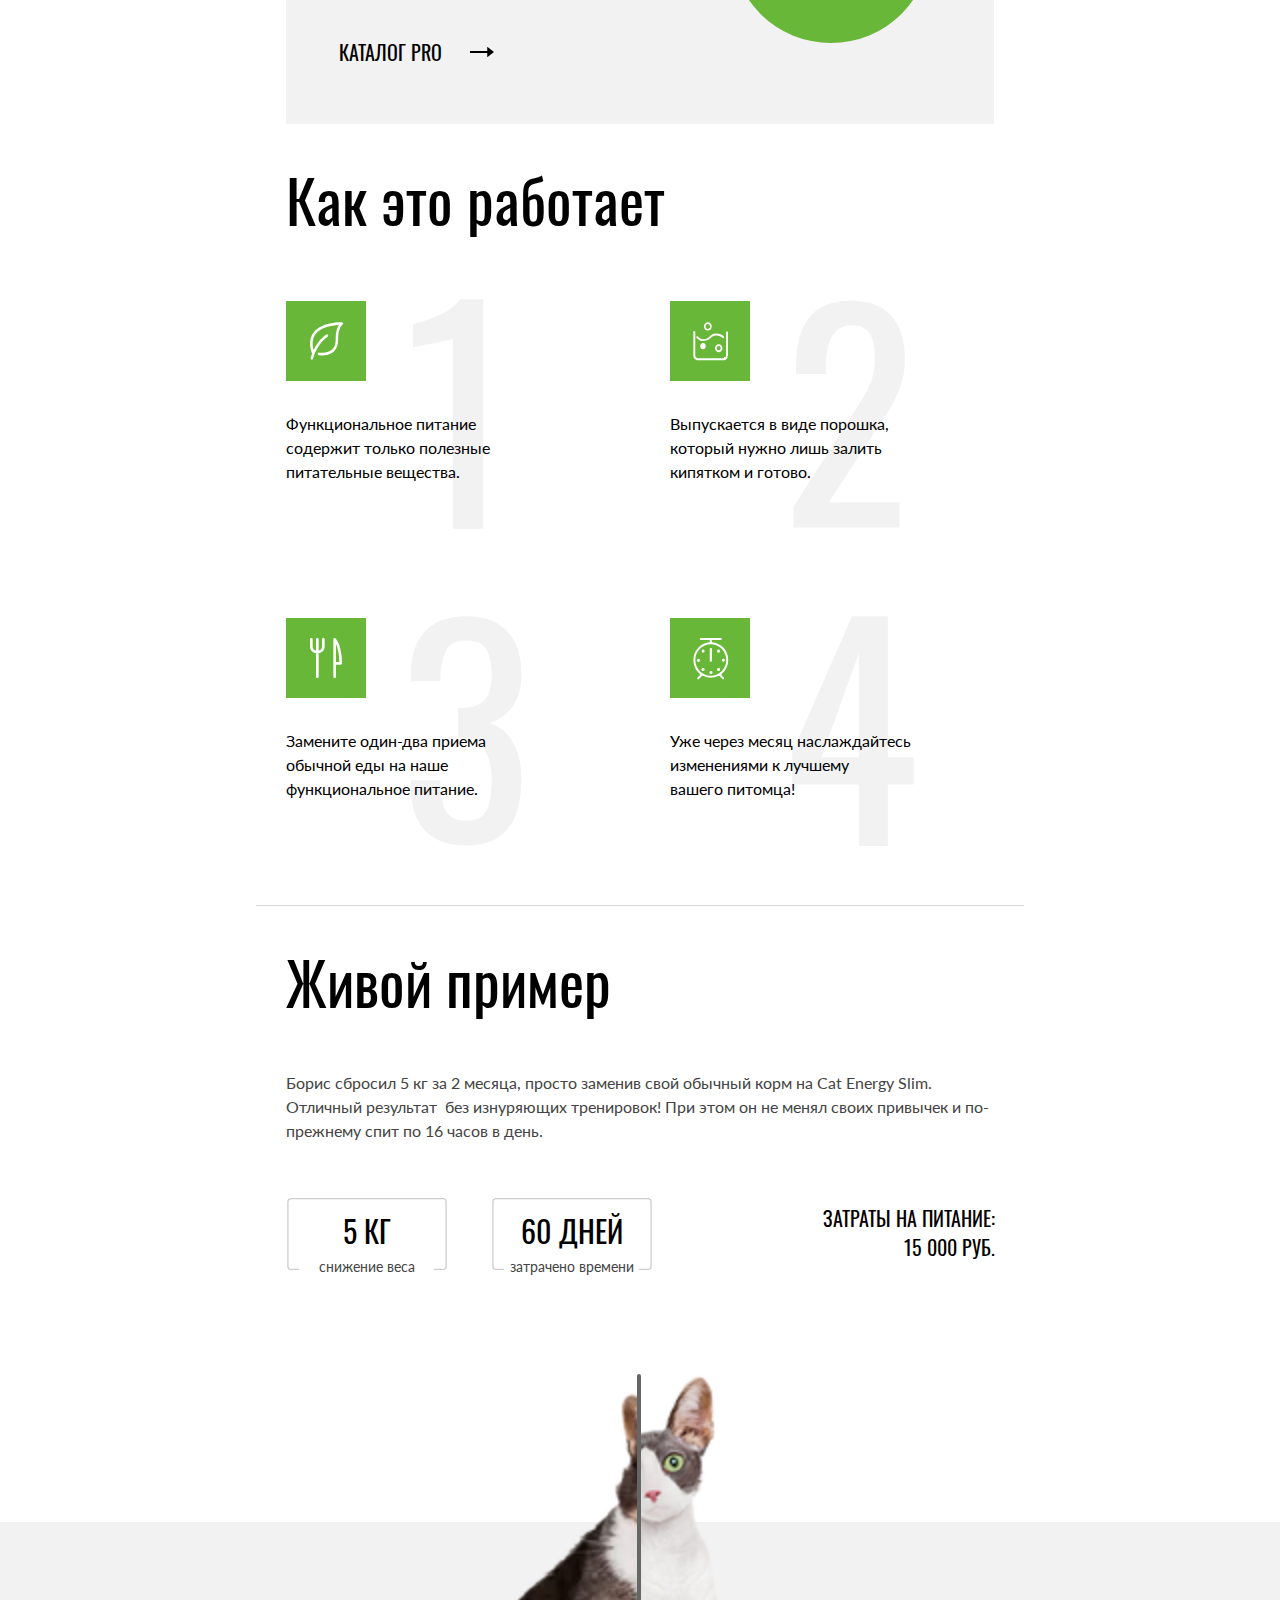
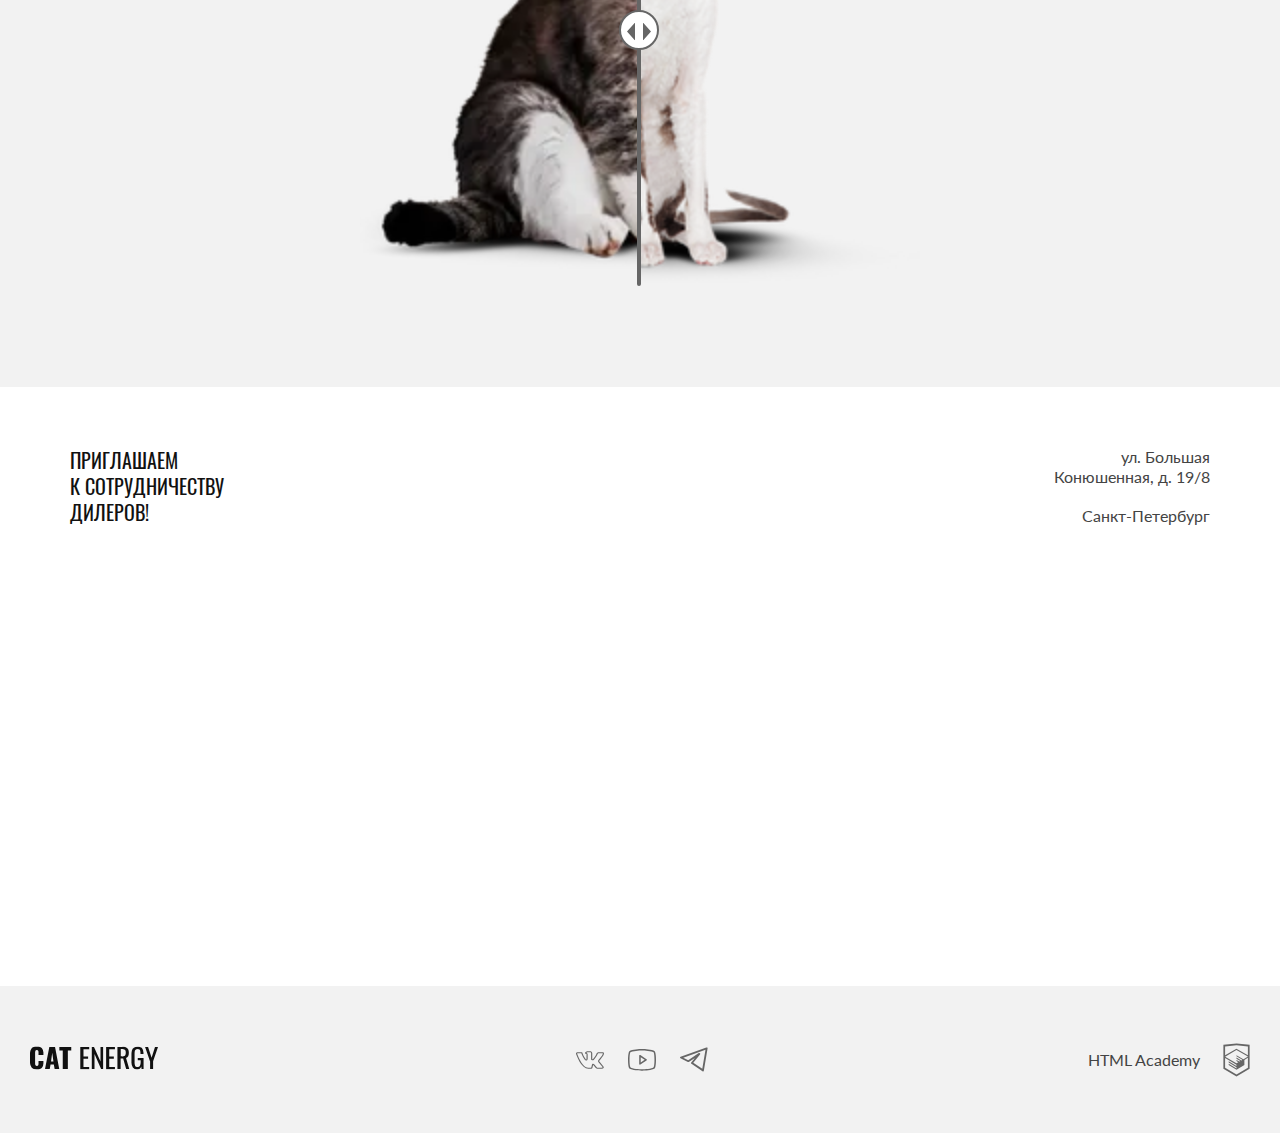
==== commit 13c65906: "Deploying to gh-pages from @ htmlacademy-adaptive/1701545-cat-energy-31@b6d6f9cd9ddf1fa4517dd5c5a44e" ====
--- a/index.html
+++ b/index.html
@@ -1 +1 @@
-<!DOCTYPE html><html class="page" lang="ru"><head><meta charset="UTF-8"><title>Cat Energy</title><meta name="viewport" content="width=device-width,initial-scale=1"><link rel="stylesheet" href="styles/styles.css"><link rel="icon" href="favicon.ico"><link rel="icon" href="favicons/icon.svg" type="image/svg+xml"><link rel="apple-touch-icon" href="favicons/180.png"><link rel="manifest" href="manifest.webmanifest"><link rel="preload" href="../../fonts/lato/Lato-Regular.woff2" type="fonts/woff2" as="font" crossorigin="anonymous"><link rel="preload" href="../../fonts/lato/Lato-Regular.woff2" type="fonts/woff2" as="font" crossorigin="anonymous"><script src="scripts/index.js" defer="defer"></script></head><body class="page__body"><div class="page__main-wrapper"><header class="main-header main-header--wrapper-position"><div class="main-header__logo"><a class="main-header__logo-link" href="#"><picture><source media="(min-width: 1440px)" srcset="./images/cat-logo-icon-desktop.svg" type="image/svg+xml" width="70" height="59"><source media="(min-width: 768px)" srcset="./images/cat-logo-icon-tablet.svg" type="image/svg+xml" width="60" height="50"><img class="main-header__logo-image logo-image" src="./images/cat-logo-icon-mobile.svg" width="33" height="38" alt="Логотип КэтЭнерджи"></picture><picture><source media="(min-width: 1440px)" srcset="./images/logo-text-desktop.svg" type="image/svg+xml" width="118" height="21"><source media="(min-width: 768px)" srcset="./images/logo-text-tablet.svg" type="image/svg+xml" width="101" height="18"><img class="main-header__logo-text logo-text" src="./images/logo-text-main-mobile.svg" width="101" height="19" alt="КэтЭнерджи"></picture></a></div><nav class="main-nav main-nav--closed main-nav--nojs"><button class="main-nav__toggle" type="button"><span class="visually-hidden">Открыть меню</span></button><div class="main-nav__wrapper"><ul class="main-nav__list site-list"><li class="site-list__item"><a class="site-list__link site-list__link--current" href="#">Главная</a></li><li class="site-list__item"><a class="site-list__link" href="catalog.html">Каталог продукции</a></li><li class="site-list__item"><a class="site-list__link" href="#">Подбор программы</a></li></ul></div></nav></header><main class="main-container"><section class="hero"><div class="hero__wrapper"><div class="hero__wrapper-mobile"><h1 class="hero__title title">Функциональное<br>питание для котов</h1><p class="hero__text">Занялся собой? Займись котом!</p><a class="hero__button-program button" href="#">подобрать программу</a></div><div class="hero__wrapper-promo"><picture><source type="image/webp" media="(min-width: 1440px)" srcset="./images/hero-food-desktop@1x.webp, ./images/hero-food-desktop@2x.webp 2x" width="552" height="499"><source type="image/webp" media="(min-width: 768px)" srcset="./images/hero-food-tablet@1x.webp, ./images/hero-food-tablet@2x.webp 2x" width="709" height="609"><source type="image/webp" srcset="./images/hero-food-mobile@1x.webp, ./images/hero-food-mobile@2x.webp 2x" width="280" height="270"><source width="552" height="499" type="image/png" media="(min-width: 1440px)" srcset="./images/hero-food-desktop@1x.png, ./images/hero-food-desktop@2x.png 2x"><source width="709" height="609" type="image/png" media="(min-width: 768px)" srcset="./images/hero-food-tablet@1x.png, ./images/hero-food-tablet@2x.png 2x"><img class="hero__image hero-image" loading="lazy" src="./images/hero-food-mobile@1x.png" srcset="./images/hero-food-mobile@2x.png 2x" width="280" height="270" alt="Корм для котов и кошек"></picture></div></div></section><section class="catalog"><h2 class="visually-hidden">Каталог продукции</h2><div class="catalog__card catalog__card--loss"><h3 class="catalog__title catalog-title">Похудение</h3><p class="catalog__text">Ваш кот весит больше собаки и почти утратил способность лазить по деревьям? Пора на диету! Cat Energy Slim поможет вашему питомцу сбросить лишний вес.</p><a class="catalog__link catalog__link--active" href="#">Каталог slim</a></div><div class="catalog__card catalog__card--gain"><h3 class="catalog__title catalog-title">Набор массы</h3><p class="catalog__text">Заработать авторитет среди дворовых котов и даже собак? Серия Cat Energy Pro поможет вашему коту нарастить необходимые мышцы!</p><a class="catalog__link catalog__link--active" href="#">Каталог pro</a></div></section><section class="instructions"><div class="instructions__wrapper"><h2 class="instructions__title title">Как это работает</h2><ul class="instructions__list"><li class="instructions__item step step--one"><p class="instructions__discription">Функциональное питание содержит только полезные питательные вещества.</p></li><li class="instructions__item step step--two"><p class="instructions__discription">Выпускается в виде порошка, который нужно лишь залить кипятком и готово.</p></li><li class="instructions__item step step--three"><p class="instructions__discription">Замените один-два приема обычной еды на наше функциональное питание.</p></li><li class="instructions__item step step--four"><p class="instructions__discription">Уже через месяц наслаждайтесь изменениями к лучшему &nbsp; вашего питомца!</p></li></ul></div></section><section class="example"><div class="example__wrapper"><h2 class="example__title title">Живой пример</h2><p class="example__discription">Борис сбросил 5 кг за 2 месяца, просто заменив свой обычный корм на Cat Energy Slim. Отличный результат&nbsp; без изнуряющих тренировок! При этом он не менял своих привычек и по-прежнему спит по 16 часов в день.</p><div class="example__info-price-wrapper"><div class="example__info-wrapper"><div class="example__info"><span class="example__value">5 КГ</span> <span class="example__text">снижение веса</span></div><div class="example__info"><span class="example__value">60 ДНЕЙ</span> <span class="example__text">затрачено времени</span></div></div><div class="example__result"><span class="example__info-price">Затраты на питание:</span> <span class="example__info-price">15 000 РУБ.</span></div></div><div class="example__slider-cat"><picture><source type="image/webp" media="(min-width: 768px)" srcset="./images/slider-fat-cat-tablet@1x.webp, ./images/slider-fat-cat-tablet@2x.webp 2x" width="709" height="609"><source type="image/webp" srcset="./images/slider-fat-cat-mobile@1x.webp, ./images/slider-fat-cat-mobile@2x.webp 2x" width="280" height="256"><source width="560" height="512" type="image/png" media="(min-width: 768px)" srcset="./images/slider-fat-cat-tablet@1x.png, ./images/slider-fat-cat-tablet@2x.png 2x"><img class="example__image-cat fat-cat" loading="lazy" src="./images/slider-fat-cat-mobile@1x.png" srcset="./images/slider-fat-cat-mobile@2x.png 2x" width="280" height="256" alt="Толстый кот"></picture><picture><source width="560" height="512" type="image/png" media="(min-width: 768px)" srcset="./images/slider-slim-cat-tablet@1x.png, ./images/slider-slim-cat-tablet@2x.png 2x"><img class="example__image-cat slim-cat" loading="lazy" src="./images/slider-slim-cat-mobile@1x.png" srcset="./images/slider-slim-cat-mobile@2x.png" width="280" height="256" alt="Стройный кот"></picture><button class="example__slider-button" type="button"><span class="visually-hidden">Ползунок с примером "до" и "после"</span></button></div></div></section><section class="geolocation"><div class="geolocation__adress-wrapper"><h2 class="visually-hidden">Наша геолокация</h2><p class="geolocation__text">приглашаем<br>к сотрудничеству дилеров!</p><address class="geolocation__adress adress">ул. Большая Конюшенная, д. 19/8 <span class="geolocation__adress geolocation__adress--city">Санкт-Петербург</span></address></div><div class="geolocation__map map"><iframe class="map__iframe" src="https://yandex.ru/map-widget/v1/?um=constructor%3A084b221ab86eb6e3de38e3f2d3de71bb57e646553e6f520438b1a4688fac00bb&amp;source=constructor" width="320" height="400"></iframe></div></section></main><footer class="main-footer"><h2 class="visually-hidden">Наши контакты</h2><div class="main-footer__logo"><a class="main-footer__logo-link" href="#"><img class="main-footer__logo-text logo-text" src="./images/logo-text-main-mobile.svg" width="128" height="24" alt="КэтЭнерджи"></a></div><div class="main-footer__social social"><ul class="social__list"><li class="social__item"><a class="social__link social__link--vkontakte" href="https://vk.com/htmlacademy"><span class="visually-hidden">Вконтакте</span></a></li><li class="social__item"><a class="social__link social__link--youtube" href="https://www.youtube.com/user/htmlacademyru"><span class="visually-hidden">Ютуб</span></a></li><li class="social__item"><a class="social__link social__link--telegram" href="https://t.me/htmlacademy"><span class="visually-hidden">Телеграм</span></a></li></ul></div><div class="main-footer__copyright copyright"><a class="copyright__link copyright__link--html-academy" href="https://htmlacademy.ru/"><span class="copyright__link-text">HTML Academy</span></a></div></footer></div></body></html>+<!DOCTYPE html><html class="page" lang="ru"><head><meta charset="UTF-8"><title>Cat Energy</title><meta name="viewport" content="width=device-width,initial-scale=1"><link rel="stylesheet" href="styles/styles.css"><link rel="icon" href="favicon.ico"><link rel="icon" href="favicons/icon.svg" type="image/svg+xml"><link rel="apple-touch-icon" href="favicons/180.png"><link rel="manifest" href="manifest.webmanifest"><link rel="preload" href="../../fonts/lato/Lato-Regular.woff2" type="fonts/woff2" as="font" crossorigin="anonymous"><link rel="preload" href="../../fonts/lato/Lato-Regular.woff2" type="fonts/woff2" as="font" crossorigin="anonymous"><script src="scripts/index.js" defer="defer"></script></head><body class="page__body"><div class="page__main-wrapper"><header class="main-header main-header--wrapper-position" data-test="header"><div class="main-header__logo"><a class="main-header__logo-link" href="#"><picture><source media="(min-width: 1440px)" srcset="./images/cat-logo-icon-desktop.svg" type="image/svg+xml" width="70" height="59"><source media="(min-width: 768px)" srcset="./images/cat-logo-icon-tablet.svg" type="image/svg+xml" width="60" height="50"><img class="main-header__logo-image logo-image" src="./images/cat-logo-icon-mobile.svg" width="33" height="38" alt="Логотип КэтЭнерджи"></picture><picture><source media="(min-width: 1440px)" srcset="./images/logo-text-desktop.svg" type="image/svg+xml" width="118" height="21"><source media="(min-width: 768px)" srcset="./images/logo-text-desktop.svg" type="image/svg+xml" width="101" height="18"><img class="main-header__logo-text logo-text" src="./images/logo-text-main-mobile.svg" width="101" height="19" alt="КэтЭнерджи"></picture></a></div><nav class="main-nav main-nav--closed main-nav--nojs"><button class="main-nav__toggle" type="button"><span class="visually-hidden">Открыть меню</span></button><div class="main-nav__wrapper"><ul class="main-nav__list site-list"><li class="site-list__item"><a class="site-list__link site-list__link--current" href="#">Главная</a></li><li class="site-list__item"><a class="site-list__link" href="catalog.html">Каталог продукции</a></li><li class="site-list__item"><a class="site-list__link" href="#">Подбор программы</a></li></ul></div></nav></header><main class="main-container"><section class="hero" data-test="hero"><div class="hero__wrapper"><div class="hero__wrapper-mobile"><h1 class="hero__title title">Функциональное<br>питание для котов</h1><p class="hero__text">Занялся собой? Займись котом!</p><a class="hero__button-program button" href="#">подобрать программу</a></div><div class="hero__wrapper-promo"><picture><source type="image/webp" media="(min-width: 1440px)" srcset="./images/hero-food-desktop@1x.webp, ./images/hero-food-desktop@2x.webp 2x" width="552" height="499"><source type="image/webp" media="(min-width: 768px)" srcset="./images/hero-food-tablet@1x.webp, ./images/hero-food-tablet@2x.webp 2x" width="709" height="609"><source type="image/webp" srcset="./images/hero-food-mobile@1x.webp, ./images/hero-food-mobile@2x.webp 2x" width="280" height="270"><source width="552" height="499" type="image/png" media="(min-width: 1440px)" srcset="./images/hero-food-desktop@1x.png, ./images/hero-food-desktop@2x.png 2x"><source width="709" height="609" type="image/png" media="(min-width: 768px)" srcset="./images/hero-food-tablet@1x.png, ./images/hero-food-tablet@2x.png 2x"><img class="hero__image hero-image" loading="lazy" src="./images/hero-food-mobile@1x.png" srcset="./images/hero-food-mobile@2x.png 2x" width="280" height="270" alt="Корм для котов и кошек"></picture></div></div></section><section class="catalog" data-test="programs"><h2 class="visually-hidden">Каталог продукции</h2><div class="catalog__card catalog__card--loss"><h3 class="catalog__title catalog-title">Похудение</h3><p class="catalog__text">Ваш кот весит больше собаки и почти утратил способность лазить по деревьям? Пора на диету! Cat Energy Slim поможет вашему питомцу сбросить лишний вес.</p><a class="catalog__link catalog__link--active" href="#">Каталог slim</a></div><div class="catalog__card catalog__card--gain"><h3 class="catalog__title catalog-title">Набор массы</h3><p class="catalog__text">Заработать авторитет среди дворовых котов и даже собак? Серия Cat Energy Pro поможет вашему коту нарастить необходимые мышцы!</p><a class="catalog__link catalog__link--active" href="#">Каталог pro</a></div></section><section class="instructions" data-test="features"><div class="instructions__wrapper"><h2 class="instructions__title title">Как это работает</h2><ul class="instructions__list"><li class="instructions__item step step--one"><p class="instructions__discription">Функциональное питание содержит только полезные питательные вещества.</p></li><li class="instructions__item step step--two"><p class="instructions__discription">Выпускается в виде порошка, который нужно лишь залить кипятком и готово.</p></li><li class="instructions__item step step--three"><p class="instructions__discription">Замените один-два приема обычной еды на наше функциональное питание.</p></li><li class="instructions__item step step--four"><p class="instructions__discription">Уже через месяц наслаждайтесь изменениями к лучшему &nbsp; вашего питомца!</p></li></ul></div></section><section class="example" data-test="proof"><div class="example__wrapper"><h2 class="example__title title">Живой пример</h2><p class="example__discription">Борис сбросил 5 кг за 2 месяца, просто заменив свой обычный корм на Cat Energy Slim. Отличный результат&nbsp; без изнуряющих тренировок! При этом он не менял своих привычек и по-прежнему спит по 16 часов в день.</p><div class="example__info-price-wrapper"><div class="example__info-wrapper"><div class="example__info"><span class="example__value">5 КГ</span> <span class="example__text">снижение веса</span></div><div class="example__info"><span class="example__value">60 ДНЕЙ</span> <span class="example__text">затрачено времени</span></div></div><div class="example__result"><span class="example__info-price">Затраты на питание:</span> <span class="example__info-price">15 000 РУБ.</span></div></div><div class="example__slider-cat"><picture><source type="image/webp" media="(min-width: 768px)" srcset="./images/slider-fat-cat-tablet@1x.webp, ./images/slider-fat-cat-tablet@2x.webp 2x" width="709" height="609"><source type="image/webp" srcset="./images/slider-fat-cat-mobile@1x.webp, ./images/slider-fat-cat-mobile@2x.webp 2x" width="280" height="256"><source width="560" height="512" type="image/png" media="(min-width: 768px)" srcset="./images/slider-fat-cat-tablet@1x.png, ./images/slider-fat-cat-tablet@2x.png 2x"><img class="example__image-cat fat-cat" loading="lazy" src="./images/slider-fat-cat-mobile@1x.png" srcset="./images/slider-fat-cat-mobile@2x.png 2x" width="280" height="256" alt="Толстый кот"></picture><picture><source width="560" height="512" type="image/png" media="(min-width: 768px)" srcset="./images/slider-slim-cat-tablet@1x.png, ./images/slider-slim-cat-tablet@2x.png 2x"><img class="example__image-cat slim-cat" loading="lazy" src="./images/slider-slim-cat-mobile@1x.png" srcset="./images/slider-slim-cat-mobile@2x.png" width="280" height="256" alt="Стройный кот"></picture><button class="example__slider-button" type="button"><span class="visually-hidden">Ползунок с примером "до" и "после"</span></button></div></div></section><section class="geolocation" data-test="contacts"><div class="geolocation__adress-wrapper"><h2 class="visually-hidden">Наша геолокация</h2><p class="geolocation__text">приглашаем<br>к сотрудничеству дилеров!</p><address class="geolocation__adress adress">ул. Большая Конюшенная, д. 19/8 <span class="geolocation__adress geolocation__adress--city">Санкт-Петербург</span></address></div><div class="geolocation__map map"><iframe class="map__iframe" src="https://yandex.ru/map-widget/v1/?um=constructor%3A084b221ab86eb6e3de38e3f2d3de71bb57e646553e6f520438b1a4688fac00bb&amp;source=constructor" width="320" height="400"></iframe></div></section></main><footer class="main-footer" data-test="footer"><h2 class="visually-hidden">Наши контакты</h2><div class="main-footer__logo"><a class="main-footer__logo-link" href="#"><img class="main-footer__logo-text logo-text" src="./images/logo-text-main-mobile.svg" width="128" height="24" alt="КэтЭнерджи"></a></div><div class="main-footer__social social"><ul class="social__list"><li class="social__item"><a class="social__link social__link--vkontakte" href="https://vk.com/htmlacademy"><span class="visually-hidden">Вконтакте</span></a></li><li class="social__item"><a class="social__link social__link--youtube" href="https://www.youtube.com/user/htmlacademyru"><span class="visually-hidden">Ютуб</span></a></li><li class="social__item"><a class="social__link social__link--telegram" href="https://t.me/htmlacademy"><span class="visually-hidden">Телеграм</span></a></li></ul></div><div class="main-footer__copyright copyright"><a class="copyright__link copyright__link--html-academy" href="https://htmlacademy.ru/"><span class="copyright__link-text">HTML Academy</span></a></div></footer></div></body></html>--- a/styles/styles.css
+++ b/styles/styles.css
@@ -1 +1 @@
-@font-face{font-family:Lato;font-weight:400;font-style:normal;src:url(../fonts/lato/Lato-Regular.woff2)format("woff2");font-display:swap}@font-face{font-family:Oswald;font-weight:400;font-style:normal;src:url(../fonts/oswald/oswaldregular.woff2)format("woff2");font-display:swap}body{color:#444;margin:0;font-family:Lato,sans-serif}*,:before,:after{box-sizing:border-box}.page,.page__body{width:100%;height:100%}.visually-hidden{white-space:nowrap;-webkit-clip-path:inset(100%);clip-path:inset(100%);clip:rect(0 0 0 0);border:0;width:1px;height:1px;margin:-1px;padding:0;position:absolute;overflow:hidden}@media (width>=1440px){.page__body{position:relative}.page__body:after{content:"";background-image:url(../images/hero-cat-bg-desktop@2x.png);background-repeat:no-repeat;background-size:cover 1040px 697px;z-index:1;background-position:0 0;width:50%;height:697px;display:block;position:absolute;top:0;right:0}.page__main-wrapper{background-repeat:no-repeat;background-size:100% 697px;flex-direction:column;flex-grow:1;justify-content:space-between;display:flex}}.title{color:#000;font-family:Oswald,sans-serif;font-size:36px;line-height:40px;display:block}.main-header{color:#000;background-color:#fff;border-bottom:1px solid #d9d9d9}.main-header__logo{padding:12px 20px}.main-header__logo-link{justify-content:space-between;align-items:center;width:71%;text-decoration:none;display:flex}.main-header__logo-link:hover,.main-header__logo-link:focus-visible{opacity:.8}.main-header__logo-link:active{opacity:.6}.main-header__logo-image{height:38px}.main-header__logo-text{height:20px}@media (width>=767px){.main-header{color:#000;background-color:#fff;border:none;justify-content:space-between;align-items:center;width:704px;margin:0;display:flex}}@media (width>=768px){.main-header--wrapper-position{width:704px;margin:25px auto}.main-header__logo-image{width:70px;height:50px}.main-header__logo-text{width:100px;height:100%}.main-header__logo-link{justify-content:space-between;align-items:stretch;width:174px;text-decoration:none;display:flex}.main-header__logo{width:174px;margin:0;padding:0}}@media (width>=1440px){.main-header{z-index:2;background:0 0;width:1220px;margin:0 auto;padding-top:55px}.main-header--wrapper-position{min-width:1440px;margin:0 auto;padding:47px 109px 30px}.main-header__logo{width:202px;margin:0;padding:0}.main-header__logo-link{width:202px}.main-header__logo-image{height:70px}.main-header__logo-text{width:118px;height:100%}}.main-footer__logo-link .logo-text:hover,.main-footer__logo-link:focus-visible{opacity:.6}.main-footer__logo-link .logo-text:active{opacity:.8}.main-nav{width:auto;position:relative}.main-nav--closed .main-nav__toggle{cursor:pointer;background-color:#fff;background-image:url(../icons/stack.svg#button-open-mobile);background-repeat:no-repeat;background-size:24px 24px;border:none;width:24px;height:24px;position:absolute;top:-45px;right:6px}.main-nav--opened .main-nav__toggle{background-image:url(../icons/stack.svg#button-close-mobile)}.main-nav__list{text-align:center}.main-nav__toggle{cursor:pointer;background-color:#fff;background-image:url(../icons/stack.svg#button-open-mobile);background-repeat:no-repeat;background-size:24px 24px;border:none;width:24px;height:24px;position:absolute;bottom:20px;right:6px}@media (width<=767px){.main-nav--closed .site-list__item{display:none}.main-nav .main-nav__list{text-align:center;z-index:2;width:100%;position:absolute}}@media (width>=768px){.main-nav__toggle{width:436px;display:none}}@media (width>=1440px){.main-nav__list{background:0 0}}.site-list{flex-direction:column;margin:0;padding:0;display:flex}.site-list__item{list-style:none}.site-list__link{color:#000;text-transform:uppercase;background-color:#fff;border-top:1px solid #e6e6e6;border-bottom:1px solid #e6e6e6;padding:22px 0 23px;font-family:Oswald,sans-serif;font-size:20px;line-height:20px;text-decoration:none;display:block}@media (width>=768px){.site-list{flex-direction:row;display:flex}.site-list__link{color:#000;text-transform:uppercase;border:none;min-width:64px;padding:0;font-family:Oswald,sans-serif;font-size:18px;line-height:24px;text-decoration:none}.site-list__link:hover,.site-list__link:focus-visible{opacity:.6}.site-list__link:active{opacity:.8}.site-list__link--current{border-bottom:2px solid #68b738;padding-bottom:8px}.site-list__item{background:0 0;margin:10px 0 0 32px;font-size:20px;line-height:30px}}@media (width>=1440px){.site-list{background:0 0;flex-wrap:wrap;justify-content:space-between;align-items:baseline;width:475px;font-size:20px;line-height:30px}.site-list__link{color:#fff;text-transform:uppercase;background:0 0;border:none;min-width:64px;padding:0;font-family:Oswald,sans-serif;font-size:20px;line-height:30px;text-decoration:none}.site-list__link:hover,.site-list__link:focus-visible{opacity:.6}.site-list__link:active{opacity:.8}.site-list__link--current{border-bottom:2px solid #fff;padding-bottom:6px}.site-list__item:first-child{margin:0}}.hero{flex-direction:column;min-height:510px;display:flex}.hero__wrapper{width:100%;max-width:1220px;margin:0 auto}.hero__wrapper-mobile{z-index:1;background-image:url(../images/hero-cat-bg-mobile@2x.png);background-position:top;background-repeat:no-repeat;background-size:cover;width:320px;height:302px;margin:0 auto}.hero__wrapper-promo{justify-content:center;width:100%;margin:-136px 0 0 8px;display:flex;position:absolute}.hero__title{color:#fff;text-align:center;margin:0;padding:27px 0 25px;font-size:36px;font-weight:400;line-height:36px}.hero__text{color:#fff;text-transform:uppercase;text-align:center;margin:0;padding:0;font-family:Oswald,sans-serif;font-size:14px;font-weight:400;line-height:14px}.hero__button-program{color:#fff;text-align:center;text-transform:uppercase;background-color:#68b738;justify-content:center;min-width:153px;margin-left:20px;margin-right:20px;padding:10px 63px;line-height:20px;text-decoration:none;display:block;position:relative;top:300px}.hero__button-program:hover,.hero__button-program:focus-visible{background-color:#5eaa2f}.hero__button-program:active{color:#ffffff4d}@media (width>=768px){.hero{background:#fff;height:845px;margin:0 auto;padding-top:35px}.hero__wrapper{width:769px;margin:0 auto}.hero__wrapper-promo{width:100%;margin-top:-98px;margin-left:0;position:static}.hero__wrapper-mobile{z-index:3;background-image:none;width:768px;padding-left:120px}.hero__title{color:#000;text-align:start;width:420px;padding-top:0;padding-bottom:40px;font-size:60px;line-height:60px}.hero__text{color:#000;text-align:start;width:320px;padding-bottom:52px;font-size:20px;line-height:20px}.hero__wrapper-mobile .hero__button-program{z-index:1;width:192px;margin:0;padding:14px 27px;font-size:20px;line-height:26px;position:relative;top:0;left:0}}@media (width>=1440px){.hero{height:594px;margin:0 30px 30px;padding-top:0;display:flex}.hero__title{padding-top:33px;padding-bottom:35px;font-size:60px;line-height:60px}.hero__wrapper{width:1220px;margin:0 auto;display:flex}.hero__wrapper-mobile{background-image:none;width:1220px;padding-top:45px;padding-left:80px}.hero__wrapper-promo{z-index:2;margin:0;position:absolute;top:142px;left:114px}}.button{color:#fff;text-align:center;text-transform:uppercase;box-sizing:content-box;background-color:#68b738;border:none;font-family:Oswald,sans-serif;font-size:16px;line-height:20px;display:block}.catalog__card{background-color:#f2f2f2;margin-left:20px;margin-right:20px;padding:22px 20px 20px}.catalog__card--loss{background-image:url(../icons/stack.svg#catalog-slim-cat);background-position:21px 20px;background-repeat:no-repeat;background-size:50px 53px;margin-top:-10px;margin-bottom:20px}.catalog__card--gain{background-image:url(../icons/stack.svg#catalog-strong-cat);background-position:13px 24px;background-repeat:no-repeat;background-size:67px 50px}.catalog__title{text-transform:uppercase;margin:0;padding:10px 0 0 70px;font-family:Oswald,sans-serif;font-size:24px;font-weight:400;line-height:37px}.catalog__text{border-bottom:1px solid #d9d9d9;width:227px;margin-top:29px;padding-bottom:23px;font-family:lato,sans-serif;font-size:14px;font-weight:400;line-height:18px}.catalog__link{color:#000;text-transform:uppercase;background-color:#f2f2f2;align-items:center;margin-top:17px;font-family:Oswald,sans-serif;font-size:16px;line-height:16px;text-decoration:none;display:flex}.catalog__link:after{content:"";background-color:#000;width:24px;height:12px;margin-left:15px;display:block;-webkit-mask-image:url(../icons/stack.svg#catalog-arrow-link);mask-image:url(../icons/stack.svg#catalog-arrow-link);-webkit-mask-position:100%;mask-position:100%;-webkit-mask-size:24px 12px;mask-size:24px 12px;-webkit-mask-repeat:no-repeat;mask-repeat:no-repeat}.catalog__link:active{opacity:.3}.catalog__link:hover:after,.catalog__link:focus-visible:after{background-position:0;transform:scale(1.5)}@media (width>=768px){.catalog{width:768px;margin:0 auto}.catalog__card{width:708px;margin:0 auto;padding:80px 53px 64px;display:block}.catalog__card--loss{background-position:right 63px top 81px;background-size:200px 211px;margin-bottom:30px}.catalog__card--gain{background-position:right 29px top 92px;background-repeat:no-repeat;background-size:268px 200px}.catalog__card .catalog__title{color:#000;text-transform:uppercase;margin:0;padding:0;font-family:Oswald,sans-serif;font-size:36px;font-weight:400;line-height:36px}.catalog__text{color:#000;border:none;width:340px;margin:24px 0 48px;padding:0;font-family:lato,Arial,sans-serif;font-size:16px;font-weight:400;line-height:24px;display:block}.catalog__card .catalog__link{color:#000;text-transform:uppercase;background-color:#f2f2f2;justify-content:space-between;align-items:center;width:155px;margin-top:57px;padding:0;font-family:Oswald,sans-serif;font-size:20px;line-height:16px;text-decoration:none;display:flex}}@media (width>=1440px){.catalog{flex-direction:row;justify-content:space-between;width:1220px;margin:0 auto;display:flex}.catalog__card{width:570px;margin:0;padding:41px 61px 65px 52px}.catalog__card--loss{background-position:42px 41px;background-size:120px 106px}.catalog__card--gain{background-position:33px 47px;background-size:134px 100px}.catalog__card .catalog__title{color:#000;text-transform:uppercase;margin:0;padding:36px 0 75px 162px;font-family:Oswald,sans-serif;font-size:36px;font-weight:400;line-height:36px}.catalog__text{width:457px;margin:0 0 35px;padding:0;font-size:16px;line-height:24px}.catalog__card .catalog__link{margin:0;padding:0}}.catalog-title{color:#000;text-transform:uppercase;font-family:Oswald,sans-serif;font-size:24px;line-height:37px}.instructions{background-color:#fff}.instructions__title{margin:20px 0 40px;font-weight:400;line-height:40px}.instructions__wrapper{width:320px;margin:0 auto;padding:0 20px 30px}.instructions__list{flex-flow:column wrap;justify-content:space-between;margin:0;padding:0;list-style:none;display:flex}.instructions__item{color:#000;justify-content:space-between;align-items:center;width:280px;min-height:60px;margin-bottom:20px;display:flex}.instructions__discription{text-align:left;width:200px;margin:0;padding:0;font-size:14px;line-height:18px}@media (width>=768px){.instructions{border-bottom:1px solid #d9d9d9;width:768px;margin:0 auto;padding-bottom:20px}.instructions__wrapper{width:708px;margin:0 auto;padding:0}.instructions__wrapper .instructions__title{margin:45px 0 32px;padding:0;font-size:60px;line-height:60px}.instructions__list{flex-direction:row;gap:37px;min-height:280px;margin-bottom:27px;margin-right:74px;padding-top:0;display:flex}.instructions__item{flex-flow:column;align-items:start;width:250px;min-height:280px;margin:0;padding:0;display:flex}.instructions__discription{text-align:left;width:242px;padding-top:31px;padding-bottom:57px;font-size:16px;line-height:24px}}@media (width>=1440px){.instructions{border:none;width:1440px;margin:0 auto;padding-bottom:69px}.instructions__wrapper{width:1220px;margin:0 auto}.instructions__item{flex-direction:column;align-items:start;display:flex}.instructions__list{flex-flow:row;justify-content:space-between;gap:20px;display:flex}.instructions__wrapper .instructions__title{margin:71px 0 32px;font-size:60px;font-weight:400;line-height:60px}.instructions__list{gap:20px;margin:0}.instructions__item{width:250px;margin-right:-6px}}.step--one:before{content:"";background-image:url(../icons/stack.svg#instruction-leaf-icon);width:60px;height:60px;display:inline-block}.step--two:before{content:"";background-image:url(../icons/stack.svg#instruction-water-icon);width:60px;height:60px;display:inline-block}.step--three:before{content:"";background-image:url(../icons/stack.svg#instruction-tableware-icon);width:60px;height:60px;display:inline-block}.step--four:before{content:"";background-image:url(../icons/stack.svg#instruction-clock-icon);width:60px;height:60px;display:inline-block}@media (width>=768px){.step--one{background-image:url(../icons/stack.svg#step-one);background-position:106px 38px;background-repeat:no-repeat;background-size:112px 230px}.step--one:before{width:80px;height:80px;margin-top:40px;bottom:10px}.step--two{background-image:url(../icons/stack.svg#step-two);background-position:123px 38px;background-repeat:no-repeat;background-size:112px 230px}.step--two:before{width:80px;height:80px;margin-top:40px}.step--three{background-image:url(../icons/stack.svg#step-three);background-position:124px 38px;background-repeat:no-repeat;background-size:112px 230px}.step--three:before{width:80px;height:80px;margin-top:40px}.step--four{background-image:url(../icons/stack.svg#step-four);background-position:116px 38px;background-repeat:no-repeat;background-size:134px 230px}.step--four:before{width:80px;height:80px;margin-top:40px}}.example{background-color:#eaeaea;min-width:320px}.example--wrapper-center{margin:0 auto}.example__wrapper{width:280px;margin:0 auto;padding-bottom:40px}.example__title{margin:0;padding-top:26px;padding-bottom:40px;font-size:36px;font-weight:400;line-height:40px}.example__discription{width:285px;margin:0;padding-bottom:20px;font-family:lato,Arial,sans-serif;font-size:14px;font-weight:400;line-height:18px}.example__info{background-image:url(../icons/stack.svg#example-frame);background-repeat:no-repeat;background-size:124px 56px;flex-direction:column;align-items:center;width:124px;height:70px;display:flex}.example__info-wrapper{justify-content:space-between;display:flex}.example__value{text-align:center;color:#000;width:100%;padding-top:15px;padding-bottom:10px;font-family:Oswald,sans-serif;font-size:24px;font-weight:400;line-height:24px}.example__text{text-align:center;width:59px;margin:auto;font-size:12px;line-height:12px}.example__result{color:#000;text-transform:uppercase;justify-content:center;margin-top:20px;font-family:Oswald,sans-serif;font-size:14px;line-height:20px;display:flex}.example__slider-cat{width:280px;min-height:256px;margin-top:20px;position:relative}.example__slider-button{cursor:pointer;background-color:#666;border:none;border-radius:2px;width:4px;height:100%;padding:0;display:block;position:absolute;top:0;left:49%}.example__slider-button:before{content:"";background-color:#fff;border:2px solid #666;border-radius:50%;width:40px;height:40px;position:absolute;top:42%;left:50%;transform:translate(-50%)}.example__slider-button:after{content:"";background-color:#666;width:24px;height:18px;padding:0;position:absolute;top:41%;left:50%;transform:translate(-50%,70%);-webkit-mask-image:url(../icons/stack.svg#slider-button-arrow);mask-image:url(../icons/stack.svg#slider-button-arrow);-webkit-mask-position:50%;mask-position:50%;-webkit-mask-size:24px 18px;mask-size:24px 18px;-webkit-mask-repeat:no-repeat;mask-repeat:no-repeat}.example__slider-button:hover,.example__slider-button:hover:after,.example__slider-button:focus-visible,.example__slider-button:focus-visible:after{background-color:#68b738}.example__slider-button:hover:before{color:#68b738;border:2px solid #68b738}.example__slider-button:active,.example__slider-button:active:after{opacity:.8;background-color:#68b738}.example__slider-button:active:before{color:#68b738;opacity:.8;border:2px solid #68b738}.example__image-cat{width:100%;height:100%;position:absolute}@media (width>=768px){.example__wrapper{width:769px;padding:45px 30px 101px;position:relative}.example{background:linear-gradient(#fff 57%,#f2f2f2 0%)}.example__title{padding:0 0 60px;font-size:60px;line-height:60px}.example__discription{width:710px;margin:0;padding-bottom:55px;font-family:lato,Arial,sans-serif;font-size:16px;font-weight:400;line-height:24px}.example__value{text-align:center;color:#000;padding-top:14px;padding-bottom:10px;font-family:Oswald,sans-serif;font-size:30px;font-weight:400;line-height:37px}.example__text{text-align:center;background-color:#fff;width:135px;font-size:14px;line-height:14px}.example__info{background-image:url(../icons/stack.svg#example-frame);background-repeat:no-repeat;background-size:162px 72px;flex-direction:column;align-items:center;width:162px;height:77px;margin-right:43px;display:flex}.example__info:last-child{margin-right:0}.example__result{flex-wrap:wrap;justify-content:end;width:174px;margin:0}.example__info-price-wrapper{justify-content:space-between;align-items:center;margin-bottom:99px;display:flex}.example__info-price{text-align:end;width:100%;padding-bottom:9px;font-size:20px;line-height:20px}.example__slider-cat{width:560px;min-height:512px;margin:0 auto;position:relative}.example__slider-button{left:277px}.example__slider-button:before,.example__slider-button:after{top:46%;left:50%}}@media (width>=1440px){.example__wrapper{border:none;width:1220px;margin:0 auto;padding:0}.example{background:linear-gradient(#fff 23%,#f2f2f2 0%);padding-bottom:65px}.example__title{padding:0 0 146px;font-size:60px;line-height:60px}.example__discription{width:436px;margin:0;padding-bottom:69px;font-family:lato,Arial,sans-serif;font-size:16px;font-weight:400;line-height:24px}.example__text{text-align:center;background-color:#f2f2f2;width:135px;font-size:14px;line-height:14px}.example__info-wrapper{justify-content:space-between;width:366px;margin-bottom:55px;display:flex}.example__info-price-wrapper{flex-wrap:wrap;justify-content:space-between;width:366px;margin:0;display:flex}.example__result{justify-content:space-between;width:366px;display:flex}.example__info-price{text-align:center;width:174px}.example__slider-cat{width:560px;min-height:512px;position:absolute;top:0;right:0}.example__slider-button{cursor:pointer;background-color:#666;border:none;border-radius:2px;width:4px;height:100%;padding:0;display:block;position:absolute;top:0;left:50%}}.fat-cat{-webkit-clip-path:polygon(0 0,50% 0,50% 100%,0% 100%);clip-path:polygon(0 0,50% 0,50% 100%,0% 100%)}.slim-cat{-webkit-clip-path:polygon(50% 0,100% 0,100% 100%,50% 100%);clip-path:polygon(50% 0,100% 0,100% 100%,50% 100%)}.geolocation{background-color:#fff;min-width:320px}.geolocation__map{min-height:362px;margin:0 auto}.geolocation__text{text-transform:uppercase;color:#111;width:130px;margin:0;padding:0;font-family:oswald,sans-serif;font-size:16px;font-weight:400;line-height:20px}.geolocation__adress{width:140px;font-size:14px;font-weight:400;line-height:20px}.geolocation__adress--city{display:block}.geolocation__adress-wrapper{background-color:#f2f2f2;justify-content:space-between;min-height:112px;padding:25px 20px 26px;display:flex}@media (width>=768px){.geolocation__adress-wrapper{background-color:#fff;justify-content:space-between;min-width:768px;margin:0 auto;padding:60px 70px;display:flex}.geolocation__text{text-transform:uppercase;width:163px;font-family:oswald,sans-serif;font-size:20px;font-weight:400;line-height:26px}.geolocation__adress{text-align:right;width:157px;font-size:16px;font-weight:400;line-height:20px}.geolocation__adress--city{margin-top:19px}}@media (width>=1440px){.geolocation{z-index:2;background-color:#fff;position:relative}.geolocation__adress-wrapper{background-color:#fff;min-width:565px;margin:0;padding:60px 78px 60px 80px;position:absolute;top:95px;left:110px}.geolocation__adress{text-align:start;width:157px;font-size:16px;font-weight:400;line-height:20px}.geolocation__text{text-transform:uppercase;width:163px;font-family:oswald,sans-serif;font-size:20px;font-weight:400;line-height:26px}}.map__iframe{border:none;width:100%;height:362px;display:block}@media (width>=768px){.map__iframe{width:100%;height:400px}}.main-footer{background-color:#f2f2f2;flex-direction:column;align-items:center;min-width:320px;display:flex}.main-footer__wrapper{display:flex}.main-footer__logo{text-align:center;padding:40px 96px 14px;display:block}.main-footer__logo-link{width:128px;display:block}.main-footer__logo-text{width:128px;height:24px}@media (width>=768px){.main-footer{background-color:#f2f2f2;flex-direction:row;justify-content:space-between;align-items:center;min-width:768px;min-height:147px;padding:0 30px;display:flex}.main-footer__logo,.main-footer__logo-link{width:128px;margin:0;padding:0}}@media (width>=1440px){.main-footer{min-height:169px;padding:0 110px}}.social__list{border-top:2px solid #d9d9d9;border-bottom:2px solid #d9d9d9;flex-wrap:wrap;justify-content:space-between;width:280px;min-height:22px;margin:0 auto;padding:17px 75px 15px;display:flex}.social__item{list-style-type:none}.social__link{min-width:28px;min-height:28px}.social__link:hover,.social__link:focus-visible{background-color:#68b738}.social__link:active{opacity:.3;background-color:#68b738}.social__link--vkontakte{background-color:#666;width:27px;height:17px;display:block;-webkit-mask-image:url(../icons/stack.svg#vkontakte-icon);mask-image:url(../icons/stack.svg#vkontakte-icon);-webkit-mask-position:50%;mask-position:50%;-webkit-mask-repeat:no-repeat;mask-repeat:no-repeat}.social__link--youtube{background-color:#666;width:24px;height:18px;display:block;-webkit-mask-image:url(../icons/stack.svg#youtube-icon);mask-image:url(../icons/stack.svg#youtube-icon);-webkit-mask-position:50%;mask-position:50%;-webkit-mask-repeat:no-repeat;mask-repeat:no-repeat}.social__link--youtube:hover{background-color:#68b738}.social__link--telegram{background-color:#666;width:20px;height:17px;display:block;-webkit-mask-image:url(../icons/stack.svg#telegram-icon);mask-image:url(../icons/stack.svg#telegram-icon);-webkit-mask-position:50%;mask-position:50%;-webkit-mask-repeat:no-repeat;mask-repeat:no-repeat}.social__link--telegram:hover{background-color:#68b738}@media (width>=768px){.social__list{border:none;width:132px;margin-left:38px;padding:0}}.copyright{padding:20px 20px 40px}.copyright__link{justify-content:space-between;align-items:center;width:280px;font-size:16px;line-height:20px;text-decoration:none;display:flex}.copyright__link--html-academy:after{content:"";background-color:#666;width:27px;height:34px;display:block;-webkit-mask-image:url(../icons/stack.svg#html-academy-icon);mask-image:url(../icons/stack.svg#html-academy-icon)}.copyright__link--html-academy:hover:after,.copyright__link--html-academy:focus-visible:after{background-color:#68b738;background-position:0}.copyright__link--html-academy:active{opacity:.3}.copyright__link-text{color:#444;width:113px;margin-right:10px;font-size:16px;line-height:20px;text-decoration:none}@media (width>=768px){.copyright__link{justify-content:space-between;align-items:center;width:162px;font-size:16px;line-height:20px;text-decoration:none;display:flex}.copyright{margin:0;padding:0}}.site-list-catalog__link{color:#000}@media (width>=1440px){.site-list-catalog__link-current{border-bottom:2px solid #68b738;padding-bottom:6px}.site-list__item .site-list-catalog__link{font-size:20px;line-height:29px}}.catalog-product{background-color:#fff}.catalog-product__wrapper{margin:0 auto}.catalog-product__title{margin:0 0 0 20px;padding:27px 0 36px;font-family:Oswald,sans-serif;font-weight:400}.catalog-product__list{flex-direction:column;align-items:center;margin:0;padding:0;list-style-type:none;display:flex}.catalog-product__item{border-top:1px solid #ebebeb;flex-wrap:wrap;justify-content:space-between;width:320px;padding:25px 20px 23px;display:flex}@media (width>=768px){.catalog-product__title{margin:0 0 0 30px;padding:38px 0 84px;font-family:Oswald,sans-serif;font-size:60px;font-weight:400;line-height:60px}.catalog-product__list{flex-flow:wrap;gap:60px;width:708px;margin:0 0 85px 30px;display:flex;position:relative}.catalog-product__item{background:linear-gradient(#fff 16%,#f2f2f2 0%);border:none;flex-direction:column;width:324px;min-height:511px;padding:29px 37px 40px;display:flex}.catalog-product__wrapper{width:768px;margin:0 auto}}@media (width>=1440px){.catalog-product__title{margin:38px 0 82px 110px;padding:0}.catalog-product__list{gap:63px 80px;width:1220px;margin:0 auto 94px}.catalog-product__item{background:linear-gradient(#fff 16%,#f2f2f2 0%);border:none;width:245px;height:511px;padding:29px 38px 40px;display:block}.catalog-product__wrapper{width:1440px;margin:0 auto;padding:0}}.product-card--more{background-image:url(../icons/stack.svg#card-plus-more);background-position:50% 25px;background-repeat:no-repeat;background-size:30px 30px;border-bottom:1px solid #ebebeb;flex-direction:column;justify-content:center;display:flex}.product-card--more .product-card__title{width:204px;margin:0;display:inline-block}.product-card--more .product-card__link-title{margin:53px 38px 0}.product-card__text{text-align:center;margin:8px 0 21px;font-size:12px;line-height:16px}.product-card__button-all-products{color:#444;text-align:center;text-transform:uppercase;background-color:#f2f2f2;width:280px;padding:10px 0;font-family:Oswald,sans-serif;text-decoration:none}.product-card__button-all-products:hover,.product-card__button-all-products:active,.product-card__button-all-products:focus-visible{background-color:#ebebeb}.product-card__link-image{justify-content:center;align-self:center;width:140px;display:flex}.product-card__image{margin:auto}.product-card__info{width:140px}.product-card__link-title{color:#000;text-align:start;background-color:#fff;width:204px;font-family:Oswald,sans-serif;text-decoration:none}.product-card__title{color:#000;text-transform:uppercase;background-color:#fff;width:76px;margin:-1px 0 14px;padding:0;font-family:Oswald,sans-serif;font-size:16px;font-weight:400;line-height:20px}.product-card__list{text-transform:none;padding:0}.product-card__item{flex-wrap:wrap;justify-content:space-between;min-width:140px;list-style-type:none;display:flex}.product-card__property{min-width:70px;font-size:12px;line-height:16px}.product-card__value{text-align:end;min-width:70px;font-size:12px;line-height:16px}.product-card__button{box-sizing:border-box;width:100%;margin-top:18px;padding:10px 94px;font-size:16px;line-height:20px}.product-card__button:hover,.product-card__button:focus-visible{cursor:pointer;background-color:#5eaa2f}.product-card__button:active{color:#ffffff4d;background-color:#5eaa2f}@media (width>=768px){.product-card--more{background-image:url(../icons/stack.svg#card-plus-more);background-position:50% 48px;background-repeat:no-repeat;background-size:60px 60px;border:1px solid #f2f2f2;flex-direction:column;justify-content:end;width:324px;min-height:430px;display:flex;position:absolute;bottom:0;right:0}.product-card--more .product-card__title{background-color:#fff;width:134px;margin:0 57px 23px;padding:0;font-size:20px;line-height:24px}.product-card--more .product-card__link-title{background-color:#fff;margin:0}.product-card--more .product-card__text{text-align:center;width:170px;margin:0 auto 82px;padding:0;font-size:16px;line-height:18px}.product-card__link-image{justify-content:center;width:200px;height:210px;margin:0;padding:0;display:flex}.product-card__image{margin:0 auto;padding:0}.product-card__image-big{margin:-18px;display:block}.product-card__link-title,.product-card__title{color:#000;text-align:center;background-color:#f2f2f2;width:135px;margin:0 auto 20px;font-family:Oswald,sans-serif;font-size:20px;line-height:24px;text-decoration:none;display:block}.product-card__item{border-bottom:1px solid #cdcdcd;flex-wrap:wrap;justify-content:space-between;padding:5px 0;list-style-type:none;display:flex}.product-card__info{width:250px;margin-bottom:32px}.product-card__property,.product-card__value{font-size:16px;line-height:20px}.product-card__button{box-sizing:border-box;width:100%;margin-top:0;padding:10px 94px;font-size:16px;line-height:20px}.product-card__button-all-products{width:250px}}@media (width>=1440px){.product-card--more{width:245px;height:430px}.product-card--more .product-card__title{width:134px;margin:0 17px 25px}.product-card--more .product-card__text{text-align:center;width:170px;margin:0 0 90px;padding:0;font-size:16px;line-height:18px}.product-card__info{width:169px;margin-bottom:37px}.product-card__link-image{justify-content:center;width:172px;height:196px;margin:0 0 10px;padding:0;display:flex}.product-card__image-big{margin:-10px;display:block}.product-card__button{width:169px;padding:10px 53px}.product-card__button-all-products{width:169px}}.additional-product{border-top:2px solid #68b738;width:320px;margin:36px auto 53px}.additional-product__title{color:#000;text-align:center;background-color:#fff;width:266px;margin-top:-13px;margin-bottom:35px;font-family:Oswald,sans-serif;font-size:24px;font-weight:400;line-height:24px}.additional-product__list{flex-direction:column;width:280px;margin:0 auto;padding:0;list-style-type:none;display:flex}@media (width>=768px){.additional-product{width:768px;margin:0 auto 96px}.additional-product__title{text-align:center;background-color:#fff;width:381px;margin-top:-15px;margin-bottom:80px;margin-left:30px;font-size:32px;line-height:32px}.additional-product-card{padding:26px 38px 28px}.additional-product__list{flex-direction:column;width:708px;margin-bottom:70px;padding:0;list-style-type:none;display:flex}}@media (width>=1440px){.additional-product__title{text-align:center;background-color:#fff;width:456px;margin-top:-23px;margin-bottom:80px;margin-left:-40px;font-size:40px;line-height:40px}.additional-product__wrapper{display:flex}.additional-product{width:1440px;margin:0 auto;padding:0 110px}.additional-product__list{border-top:1px solid #cdcdcd;flex-direction:column;width:896px;padding:0 0 48px;list-style-type:none;display:flex}.additional-product__item{display:flex}}.additional-product-card{border-top:1px solid #cdcdcd;flex-direction:column;padding-top:13px;padding-bottom:19px;display:flex}.additional-product-card:last-child{border-bottom:1px solid #cdcdcd}.additional-product-card__title{color:#222;text-transform:uppercase;background-color:#fff;margin:0 0 12px;padding:0;font-family:Oswald,sans-serif;font-size:16px;font-weight:400;line-height:16px}.additional-product-card__content{justify-content:space-between;margin:0 0 15px;font-size:14px;line-height:14px;display:flex}.additional-product-card__button{color:#fff;text-align:center;text-transform:uppercase;background-color:#68b738;padding:10px 109px;font-family:Oswald,sans-serif;text-decoration:none}.additional-product-card__button:hover,.additional-product-card__button:focus-visible{background-color:#5eaa2f}.additional-product-card__button:active{color:#ffffff4d;background-color:#5eaa2f}@media (width>=768px){.additional-product-card{border:1px solid #cdcdcd;flex-flow:wrap;justify-content:space-between;padding:26px 38px 28px;display:flex}.additional-product-card__title{color:#222;text-transform:uppercase;background-color:#fff;width:163px;margin-bottom:23px;padding:0;font-family:Oswald,sans-serif;font-size:20px;font-weight:400;line-height:20px}.additional-product-card__content{margin:0;font-size:16px;line-height:20px}.additional-product-card__price-product{width:42px;margin-left:49px}.additional-product-card__button{color:#fff;text-align:center;text-transform:uppercase;background-color:#68b738;width:62px;padding:10px 285px;font-family:Oswald,sans-serif;text-decoration:none}}@media (width>=1440px){.additional-product-card{border:none;border-bottom:1px solid #cdcdcd;flex-flow:wrap;justify-content:flex-start;align-items:center;width:896px;padding:18px 0 12px;display:flex}.additional-product-card__title{margin:0 164px 0 0;padding:0}.additional-product-card__name-product{width:131px}.additional-product-card__price-product{width:42px;margin:0 40px 0 112px}.additional-product-card__button{color:#fff;text-align:center;text-transform:uppercase;background-color:#68b738;padding:10px 91px;font-family:Oswald,sans-serif;text-decoration:none}}.gift-banner{background-image:url(../images/cat-banner-bg-mobile@2x.png);background-repeat:no-repeat;background-size:cover;width:280px;height:290px;margin:36px 20px;padding:0}.gift-banner__text{color:#fff;text-align:center;max-width:161px;margin:0 auto;padding-top:43px;display:block}.gift-banner__text:before{content:"";background-image:url(../icons/stack.svg#gift-banner-icon);background-position:50% 18px;background-repeat:no-repeat;background-size:78px 80px;height:144px;display:block}@media (width>=768px){.gift-banner{background-image:url(../images/cat-banner-bg-tablet@2x.png);background-repeat:no-repeat;background-size:cover;width:707px;height:200px;margin:0 30px;position:relative}.gift-banner__text{color:#fff;text-align:start;margin:0 0 0 421px;padding-top:75px}.gift-banner__text:before{background-size:cover;width:81px;position:absolute;top:9px;left:77px}}@media (width>=1440px){.gift-banner{background-image:url(../images/cat-banner-bg-desktop@2x.png);background-repeat:no-repeat;background-size:cover;width:245px;height:288px;margin:0 0 0 80px;padding:0}.gift-banner__text{color:#fff;text-align:center;max-width:161px;margin:0 auto;padding-top:186px;display:block}}.subscribe{border-top:2px solid #68b738;padding-bottom:40px}.subscribe__wrapper{width:320px;margin:0 auto}.subscribe__title{color:#000;text-align:center;background-color:#fff;width:236px;margin:-14px 0 32px -22px;font-family:oswald,Arial,sans-serif;font-size:24px;font-weight:400;line-height:24px}.subscribe__text{color:#000;text-align:center;width:280px;margin:0 auto;padding:0 20px 24px;font-family:Oswald,sans-serif;font-size:16px;font-weight:400;line-height:24px}.subscribe__form{width:320px;margin:0 20px}.subscribe__field{text-transform:uppercase;border:2px solid #000;width:280px;height:56px;padding-left:13px;font-family:oswald,Arial,sans-serif;font-size:20px;font-weight:400;line-height:30px}.subscribe__button{text-transform:uppercase;color:#fff;background-color:#68b738;border-style:none;margin-top:16px;padding:15px 81px;font-family:Oswald,sans-serif;font-size:20px;font-weight:400;line-height:26px}.subscribe__button:hover,.subscribe__button:focus-visible{cursor:pointer;background-color:#5eaa2f}.subscribe__button:active{cursor:pointer;color:#ffffff4d;background-color:#5eaa2f}@media (width>=768px){.subscribe__wrapper{width:768px;margin:0 auto}.subscribe__title{text-align:center;background-color:#fff;width:282px;margin-top:-15px;margin-bottom:66px;margin-left:30px;font-size:32px;line-height:32px}.subscribe__text{text-align:center;width:632px;margin:0 auto;font-size:24px;line-height:32px}.subscribe__form{flex-wrap:wrap;align-items:center;width:632px;margin:0 auto;display:flex}.subscribe__field{border:1px solid #cdcdcd;width:376px}.subscribe__button{margin-top:0;padding:15px 69px;font-size:20px;line-height:26px}.subscribe{padding-bottom:78px}}@media (width>=1440px){.subscribe__wrapper{width:1440px;margin:0 auto}.subscribe__title{width:333px;margin-top:-20px;margin-bottom:70px;margin-left:70px;font-size:40px;line-height:40px}.subscribe__text{width:1360px}.subscribe__form{flex-wrap:nowrap;align-items:center;width:752px;margin:0 auto;display:flex}.subscribe__field{width:496px}.subscribe__button{margin-top:0;padding:15px 69px;font-size:20px;line-height:26px}.subscribe{padding-bottom:104px}}+@font-face{font-family:Lato;font-weight:400;font-style:normal;src:url(../fonts/lato/Lato-Regular.woff2)format("woff2");font-display:swap}@font-face{font-family:Oswald;font-weight:400;font-style:normal;src:url(../fonts/oswald/oswaldregular.woff2)format("woff2");font-display:swap}body{color:#444;margin:0;font-family:Lato,sans-serif}*,:before,:after{box-sizing:border-box}.page,.page__body{width:100%;height:100%}.visually-hidden{white-space:nowrap;-webkit-clip-path:inset(100%);clip-path:inset(100%);clip:rect(0 0 0 0);border:0;width:1px;height:1px;margin:-1px;padding:0;position:absolute;overflow:hidden}@media (width>=1440px){.page__body{position:relative}.page__body:after{content:"";background-image:url(../images/hero-cat-bg-desktop@2x.png);background-repeat:no-repeat;background-size:cover 1040px 697px;z-index:1;background-position:0 0;width:50%;height:697px;display:block;position:absolute;top:0;right:0}.page__main-wrapper{background-repeat:no-repeat;background-size:100% 697px;flex-direction:column;flex-grow:1;justify-content:space-between;display:flex}}.title{color:#000;font-family:Oswald,sans-serif;font-size:36px;line-height:40px;display:block}.main-header{color:#000;background-color:#fff;border-bottom:1px solid #d9d9d9}.main-header__logo{padding:12px 20px}.main-header__logo-link{justify-content:space-between;align-items:center;width:71%;text-decoration:none;display:flex}.main-header__logo-link:hover,.main-header__logo-link:focus-visible{opacity:.8}.main-header__logo-link:active{opacity:.6}.main-header__logo-image{height:38px}.main-header__logo-text{height:20px}@media (width>=767px){.main-header{color:#000;background-color:#fff;border:none;justify-content:space-between;align-items:center;width:704px;margin:0;display:flex}}@media (width>=768px){.main-header--wrapper-position{width:704px;margin:25px auto}.main-header__logo-image{width:70px;height:50px}.main-header__logo-text{width:100px;height:100%}.main-header__logo-link{justify-content:space-between;align-items:stretch;width:174px;text-decoration:none;display:flex}.main-header__logo{width:174px;margin:0;padding:0}}@media (width>=1440px){.main-header{z-index:2;background:0 0;width:1220px;margin:0 auto;padding-top:55px}.main-header--wrapper-position{min-width:1440px;margin:0 auto;padding:47px 109px 30px}.main-header__logo{width:202px;margin:0;padding:0}.main-header__logo-link{width:202px}.main-header__logo-image{height:70px}.main-header__logo-text{width:118px;height:100%}}.main-footer__logo-link .logo-text:hover,.main-footer__logo-link:focus-visible{opacity:.8}.main-footer__logo-link .logo-text:active{opacity:.6}.main-nav{width:auto;position:relative}.main-nav--closed .main-nav__toggle{cursor:pointer;background-color:#fff;background-image:url(../icons/stack.svg#button-open-mobile);background-repeat:no-repeat;background-size:24px 24px;border:none;width:24px;height:24px;position:absolute;top:-45px;right:6px}.main-nav--opened .main-nav__toggle{background-image:url(../icons/stack.svg#button-close-mobile)}.main-nav__list{text-align:center}.main-nav__toggle{cursor:pointer;background-color:#fff;background-image:url(../icons/stack.svg#button-open-mobile);background-repeat:no-repeat;background-size:24px 24px;border:none;width:24px;height:24px;position:absolute;bottom:20px;right:6px}@media (width<=767px){.main-nav--closed .site-list__item{display:none}.main-nav .main-nav__list{text-align:center;z-index:2;width:100%;position:absolute}}@media (width>=768px){.main-nav__toggle{width:436px;display:none}}@media (width>=1440px){.main-nav__list{background:0 0}}.site-list{background-color:#fff;flex-direction:column;margin:0;padding:0;display:flex}.site-list__item{list-style:none}.site-list__link{color:#000;text-transform:uppercase;background-color:#fff;border-bottom:1px solid #e6e6e6;padding:22px 0 23px;font-family:Oswald,sans-serif;font-size:20px;line-height:20px;text-decoration:none;display:block}@media (width>=768px){.site-list{flex-direction:row;display:flex}.site-list__link{color:#000;text-transform:uppercase;border:none;min-width:64px;padding:0;font-family:Oswald,sans-serif;font-size:18px;line-height:24px;text-decoration:none}.site-list__link:hover,.site-list__link:focus-visible{opacity:.6}.site-list__link:active{opacity:.3}.site-list__link--current{border-bottom:2px solid #68b738;padding-bottom:8px}.site-list__item{background:0 0;margin:10px 0 0 32px;font-size:20px;line-height:30px}}@media (width>=1440px){.site-list{background:0 0;flex-wrap:wrap;justify-content:space-between;align-items:baseline;width:475px;font-size:20px;line-height:30px}.site-list__link{color:#fff;text-transform:uppercase;background:0 0;border:none;min-width:64px;padding:0;font-family:Oswald,sans-serif;font-size:20px;line-height:30px;text-decoration:none}.site-list__link:hover,.site-list__link:focus-visible{opacity:.8}.site-list__link:active{opacity:.6}.site-list__link--current{border-bottom:2px solid #fff;padding-bottom:6px}.site-list__item:first-child{margin:0}}.hero{flex-direction:column;min-height:510px;display:flex}.hero__wrapper{width:100%;max-width:1220px;margin:0 auto}.hero__wrapper-mobile{z-index:1;background-image:url(../images/hero-cat-bg-mobile@2x.png);background-position:top;background-repeat:no-repeat;background-size:cover;width:320px;height:302px;margin:0 auto}.hero__wrapper-promo{justify-content:center;width:100%;margin:-136px 0 0 8px;display:flex;position:absolute}.hero__title{color:#fff;text-align:center;margin:0;padding:27px 0 25px;font-size:36px;font-weight:400;line-height:36px}.hero__text{color:#fff;text-transform:uppercase;text-align:center;margin:0;padding:0;font-family:Oswald,sans-serif;font-size:14px;font-weight:400;line-height:14px}.hero__button-program{color:#fff;text-align:center;text-transform:uppercase;background-color:#68b738;justify-content:center;min-width:153px;margin-left:20px;margin-right:20px;padding:10px 63px;line-height:20px;text-decoration:none;display:block;position:relative;top:300px}.hero__button-program:hover,.hero__button-program:focus-visible{background-color:#5eaa2f}.hero__button-program:active{color:#ffffff4d}@media (width>=768px){.hero{background:#fff;height:845px;margin:0 auto;padding-top:35px}.hero__wrapper{width:769px;margin:0 auto}.hero__wrapper-promo{width:100%;margin-top:-98px;margin-left:0;position:static}.hero__wrapper-mobile{z-index:3;background-image:none;width:768px;padding-left:120px}.hero__title{color:#000;text-align:start;width:420px;padding-top:0;padding-bottom:40px;font-size:60px;line-height:60px}.hero__text{color:#000;text-align:start;width:320px;padding-bottom:52px;font-size:20px;line-height:20px}.hero__wrapper-mobile .hero__button-program{z-index:1;width:192px;margin:0;padding:14px 27px;font-size:20px;line-height:26px;position:relative;top:0;left:0}}@media (width>=1440px){.hero{height:594px;margin:0 30px 30px;padding-top:0;display:flex}.hero__title{padding-top:33px;padding-bottom:35px;font-size:60px;line-height:60px}.hero__wrapper{width:1220px;margin:0 auto;display:flex}.hero__wrapper-mobile{background-image:none;width:1220px;padding-top:45px;padding-left:80px}.hero__wrapper-promo{z-index:2;margin:0;position:absolute;top:142px;left:114px}}.button{color:#fff;text-align:center;text-transform:uppercase;box-sizing:content-box;background-color:#68b738;border:none;font-family:Oswald,sans-serif;font-size:16px;line-height:20px;display:block}.catalog__card{background-color:#f2f2f2;margin-left:20px;margin-right:20px;padding:22px 20px 20px}.catalog__card--loss{background-image:url(../icons/stack.svg#catalog-slim-cat);background-position:21px 20px;background-repeat:no-repeat;background-size:50px 53px;margin-top:-10px;margin-bottom:20px}.catalog__card--gain{background-image:url(../icons/stack.svg#catalog-strong-cat);background-position:13px 24px;background-repeat:no-repeat;background-size:67px 50px}.catalog__title{text-transform:uppercase;margin:0;padding:10px 0 0 70px;font-family:Oswald,sans-serif;font-size:24px;font-weight:400;line-height:37px}.catalog__text{border-bottom:1px solid #d9d9d9;width:227px;margin-top:29px;padding-bottom:23px;font-family:lato,sans-serif;font-size:14px;font-weight:400;line-height:18px}.catalog__link{color:#000;text-transform:uppercase;background-color:#f2f2f2;align-items:center;margin-top:17px;font-family:Oswald,sans-serif;font-size:16px;line-height:16px;text-decoration:none;display:flex}.catalog__link:after{content:"";background-color:#000;width:24px;height:12px;margin-left:15px;display:block;-webkit-mask-image:url(../icons/stack.svg#catalog-arrow-link);mask-image:url(../icons/stack.svg#catalog-arrow-link);-webkit-mask-position:100%;mask-position:100%;-webkit-mask-size:24px 12px;mask-size:24px 12px;-webkit-mask-repeat:no-repeat;mask-repeat:no-repeat}.catalog__link:active{opacity:.3}.catalog__link:hover:after,.catalog__link:focus-visible:after{transform:scale(1.2);-webkit-mask-position:100%;mask-position:100%}@media (width>=768px){.catalog{width:768px;margin:0 auto}.catalog__card{width:708px;margin:0 auto;padding:80px 53px 64px;display:block}.catalog__card--loss{background-position:right 63px top 81px;background-size:200px 211px;margin-bottom:30px}.catalog__card--gain{background-position:right 29px top 92px;background-repeat:no-repeat;background-size:268px 200px}.catalog__card .catalog__title{color:#000;text-transform:uppercase;margin:0;padding:0;font-family:Oswald,sans-serif;font-size:36px;font-weight:400;line-height:36px}.catalog__text{color:#000;border:none;width:340px;margin:24px 0 48px;padding:0;font-family:lato,Arial,sans-serif;font-size:16px;font-weight:400;line-height:24px;display:block}.catalog__card .catalog__link{color:#000;text-transform:uppercase;background-color:#f2f2f2;justify-content:space-between;align-items:center;width:155px;margin-top:57px;padding:0;font-family:Oswald,sans-serif;font-size:20px;line-height:16px;text-decoration:none;display:flex}}@media (width>=1440px){.catalog{flex-direction:row;justify-content:space-between;width:1220px;margin:0 auto;display:flex}.catalog__card{width:570px;margin:0;padding:41px 61px 65px 52px}.catalog__card--loss{background-position:42px 41px;background-size:120px 106px}.catalog__card--gain{background-position:33px 47px;background-size:134px 100px}.catalog__card .catalog__title{color:#000;text-transform:uppercase;margin:0;padding:36px 0 75px 162px;font-family:Oswald,sans-serif;font-size:36px;font-weight:400;line-height:36px}.catalog__text{width:457px;margin:0 0 35px;padding:0;font-size:16px;line-height:24px}.catalog__card .catalog__link{margin:0;padding:0}}.catalog-title{color:#000;text-transform:uppercase;font-family:Oswald,sans-serif;font-size:24px;line-height:37px}.instructions{background-color:#fff}.instructions__title{margin:20px 0 40px;font-weight:400;line-height:40px}.instructions__wrapper{width:320px;margin:0 auto;padding:0 20px 30px}.instructions__list{flex-flow:column wrap;justify-content:space-between;margin:0;padding:0;list-style:none;display:flex}.instructions__item{color:#000;justify-content:space-between;align-items:center;width:280px;min-height:60px;margin-bottom:20px;display:flex}.instructions__discription{text-align:left;width:200px;margin:0;padding:0;font-size:14px;line-height:18px}@media (width>=768px){.instructions{border-bottom:1px solid #d9d9d9;width:768px;margin:0 auto;padding-bottom:20px}.instructions__wrapper{width:708px;margin:0 auto;padding:0}.instructions__wrapper .instructions__title{margin:45px 0 32px;padding:0;font-size:60px;line-height:60px}.instructions__list{flex-direction:row;gap:37px;min-height:280px;margin-bottom:27px;margin-right:74px;padding-top:0;display:flex}.instructions__item{flex-flow:column;align-items:start;width:250px;min-height:280px;margin:0;padding:0;display:flex}.instructions__discription{text-align:left;width:242px;padding-top:31px;padding-bottom:57px;font-size:16px;line-height:24px}}@media (width>=1440px){.instructions{border:none;width:1440px;margin:0 auto;padding-bottom:69px}.instructions__wrapper{width:1220px;margin:0 auto}.instructions__item{flex-direction:column;align-items:start;display:flex}.instructions__list{flex-flow:row;justify-content:space-between;gap:20px;display:flex}.instructions__wrapper .instructions__title{margin:71px 0 32px;font-size:60px;font-weight:400;line-height:60px}.instructions__list{gap:20px;margin:0}.instructions__item{width:250px;margin-right:-6px}}.step--one:before{content:"";background-image:url(../icons/stack.svg#instruction-leaf-icon);width:60px;height:60px;display:inline-block}.step--two:before{content:"";background-image:url(../icons/stack.svg#instruction-water-icon);width:60px;height:60px;display:inline-block}.step--three:before{content:"";background-image:url(../icons/stack.svg#instruction-tableware-icon);width:60px;height:60px;display:inline-block}.step--four:before{content:"";background-image:url(../icons/stack.svg#instruction-clock-icon);width:60px;height:60px;display:inline-block}@media (width>=768px){.step--one{background-image:url(../icons/stack.svg#step-one);background-position:106px 38px;background-repeat:no-repeat;background-size:112px 230px}.step--one:before{width:80px;height:80px;margin-top:40px;bottom:10px}.step--two{background-image:url(../icons/stack.svg#step-two);background-position:123px 38px;background-repeat:no-repeat;background-size:112px 230px}.step--two:before{width:80px;height:80px;margin-top:40px}.step--three{background-image:url(../icons/stack.svg#step-three);background-position:124px 38px;background-repeat:no-repeat;background-size:112px 230px}.step--three:before{width:80px;height:80px;margin-top:40px}.step--four{background-image:url(../icons/stack.svg#step-four);background-position:116px 38px;background-repeat:no-repeat;background-size:134px 230px}.step--four:before{width:80px;height:80px;margin-top:40px}}.example{background-color:#eaeaea;min-width:320px}.example--wrapper-center{margin:0 auto}.example__wrapper{width:280px;margin:0 auto;padding-bottom:40px}.example__title{margin:0;padding-top:26px;padding-bottom:40px;font-size:36px;font-weight:400;line-height:40px}.example__discription{width:285px;margin:0;padding-bottom:20px;font-family:lato,Arial,sans-serif;font-size:14px;font-weight:400;line-height:18px}.example__info{background-image:url(../icons/stack.svg#example-frame);background-repeat:no-repeat;background-size:124px 56px;flex-direction:column;align-items:center;width:124px;height:70px;display:flex}.example__info-wrapper{justify-content:space-between;display:flex}.example__value{text-align:center;color:#000;width:100%;padding-top:15px;padding-bottom:10px;font-family:Oswald,sans-serif;font-size:24px;font-weight:400;line-height:24px}.example__text{text-align:center;width:59px;margin:auto;font-size:12px;line-height:12px}.example__result{color:#000;text-transform:uppercase;justify-content:center;margin-top:20px;font-family:Oswald,sans-serif;font-size:14px;line-height:20px;display:flex}.example__slider-cat{width:280px;min-height:256px;margin-top:20px;position:relative}.example__slider-button{cursor:pointer;background-color:#666;border:none;border-radius:2px;width:4px;height:100%;padding:0;display:block;position:absolute;top:0;left:49%}.example__slider-button:before{content:"";background-color:#fff;border:2px solid #666;border-radius:50%;width:40px;height:40px;position:absolute;top:42%;left:50%;transform:translate(-50%)}.example__slider-button:after{content:"";background-color:#666;width:24px;height:18px;padding:0;position:absolute;top:41%;left:50%;transform:translate(-50%,70%);-webkit-mask-image:url(../icons/stack.svg#slider-button-arrow);mask-image:url(../icons/stack.svg#slider-button-arrow);-webkit-mask-position:50%;mask-position:50%;-webkit-mask-size:24px 18px;mask-size:24px 18px;-webkit-mask-repeat:no-repeat;mask-repeat:no-repeat}.example__slider-button:hover,.example__slider-button:hover:after,.example__slider-button:focus-visible,.example__slider-button:focus-visible:after{background-color:#68b738}.example__slider-button:hover:before{color:#68b738;border:2px solid #68b738}.example__slider-button:active,.example__slider-button:active:after{opacity:.8;background-color:#68b738}.example__slider-button:active:before{color:#68b738;opacity:.8;border:2px solid #68b738}.example__image-cat{width:100%;height:100%;position:absolute}@media (width>=768px){.example__wrapper{width:769px;padding:45px 30px 101px;position:relative}.example{background:linear-gradient(#fff 57%,#f2f2f2 0%)}.example__title{padding:0 0 60px;font-size:60px;line-height:60px}.example__discription{width:710px;margin:0;padding-bottom:55px;font-family:lato,Arial,sans-serif;font-size:16px;font-weight:400;line-height:24px}.example__value{text-align:center;color:#000;padding-top:14px;padding-bottom:10px;font-family:Oswald,sans-serif;font-size:30px;font-weight:400;line-height:37px}.example__text{text-align:center;background-color:#fff;width:135px;font-size:14px;line-height:14px}.example__info{background-image:url(../icons/stack.svg#example-frame);background-repeat:no-repeat;background-size:162px 72px;flex-direction:column;align-items:center;width:162px;height:77px;margin-right:43px;display:flex}.example__info:last-child{margin-right:0}.example__result{flex-wrap:wrap;justify-content:end;width:174px;margin:0}.example__info-price-wrapper{justify-content:space-between;align-items:center;margin-bottom:99px;display:flex}.example__info-price{text-align:end;width:100%;padding-bottom:9px;font-size:20px;line-height:20px}.example__slider-cat{width:560px;min-height:512px;margin:0 auto;position:relative}.example__slider-button{left:277px}.example__slider-button:before,.example__slider-button:after{top:46%;left:50%}}@media (width>=1440px){.example__wrapper{border:none;width:1220px;margin:0 auto;padding:0}.example{background:linear-gradient(#fff 23%,#f2f2f2 0%);padding-bottom:65px}.example__title{padding:0 0 146px;font-size:60px;line-height:60px}.example__discription{width:436px;margin:0;padding-bottom:69px;font-family:lato,Arial,sans-serif;font-size:16px;font-weight:400;line-height:24px}.example__text{text-align:center;background-color:#f2f2f2;width:135px;font-size:14px;line-height:14px}.example__info-wrapper{justify-content:space-between;width:366px;margin-bottom:55px;display:flex}.example__info-price-wrapper{flex-wrap:wrap;justify-content:space-between;width:366px;margin:0;display:flex}.example__result{justify-content:space-between;width:366px;display:flex}.example__info-price{text-align:center;width:174px}.example__slider-cat{width:560px;min-height:512px;position:absolute;top:0;right:0}.example__slider-button{cursor:pointer;background-color:#666;border:none;border-radius:2px;width:4px;height:100%;padding:0;display:block;position:absolute;top:0;left:50%}}.fat-cat{-webkit-clip-path:polygon(0 0,50% 0,50% 100%,0% 100%);clip-path:polygon(0 0,50% 0,50% 100%,0% 100%)}.slim-cat{-webkit-clip-path:polygon(50% 0,100% 0,100% 100%,50% 100%);clip-path:polygon(50% 0,100% 0,100% 100%,50% 100%)}.geolocation{background-color:#fff;min-width:320px}.geolocation__map{min-height:362px;margin:0 auto}.geolocation__text{text-transform:uppercase;color:#111;width:130px;margin:0;padding:0;font-family:oswald,sans-serif;font-size:16px;font-weight:400;line-height:20px}.geolocation__adress{width:140px;font-size:14px;font-style:normal;font-weight:400;line-height:20px}.geolocation__adress--city{display:block}.geolocation__adress-wrapper{background-color:#fff;justify-content:space-between;min-height:112px;padding:25px 20px 26px;display:flex}.geolocation__adress-wrapper--change-color{background-color:#f2f2f2}@media (width>=768px){.geolocation__adress-wrapper{background-color:#fff;justify-content:space-between;min-width:768px;margin:0 auto;padding:60px 70px;display:flex}.geolocation__adress-wrapper--change-color{background-color:#f2f2f2}.geolocation__text{text-transform:uppercase;width:163px;font-family:oswald,sans-serif;font-size:20px;font-weight:400;line-height:26px}.geolocation__adress{text-align:right;width:157px;font-size:16px;font-weight:400;line-height:20px}.geolocation__adress--city{margin-top:19px}}@media (width>=1440px){.geolocation{z-index:2;background-color:#fff;position:relative}.geolocation__adress-wrapper{background-color:#fff;min-width:565px;margin:0;padding:60px 78px 60px 80px;position:absolute;top:95px;left:110px}.geolocation__adress{text-align:start;width:157px;font-size:16px;font-weight:400;line-height:20px}.geolocation__text{text-transform:uppercase;width:163px;font-family:oswald,sans-serif;font-size:20px;font-weight:400;line-height:26px}}.map__iframe{border:none;width:100%;height:362px;display:block}@media (width>=768px){.map__iframe{width:100%;height:400px}}.main-footer{background-color:#f2f2f2;flex-direction:column;align-items:center;min-width:320px;display:flex}.main-footer__wrapper{display:flex}.main-footer__logo{text-align:center;padding:40px 96px 14px;display:block}.main-footer__logo-link{width:128px;display:block}.main-footer__logo-text{width:128px;height:24px}@media (width>=768px){.main-footer{background-color:#f2f2f2;flex-direction:row;justify-content:space-between;align-items:center;min-width:768px;min-height:147px;padding:0 30px;display:flex}.main-footer__logo,.main-footer__logo-link{width:128px;margin:0;padding:0}}@media (width>=1440px){.main-footer{min-height:169px;padding:0 110px}}.social__list{border-top:2px solid #d9d9d9;border-bottom:2px solid #d9d9d9;flex-wrap:wrap;justify-content:space-between;width:280px;min-height:22px;margin:0 auto;padding:17px 75px 15px;display:flex}.social__item{list-style-type:none}.social__link{min-width:28px;min-height:28px}.social__link:hover,.social__link:focus-visible{background-color:#68b738}.social__link:active{opacity:.3;background-color:#68b738}.social__link--vkontakte{background-color:#666;width:27px;height:17px;display:block;-webkit-mask-image:url(../icons/stack.svg#vkontakte-icon);mask-image:url(../icons/stack.svg#vkontakte-icon);-webkit-mask-position:50%;mask-position:50%;-webkit-mask-repeat:no-repeat;mask-repeat:no-repeat}.social__link--youtube{background-color:#666;width:24px;height:18px;display:block;-webkit-mask-image:url(../icons/stack.svg#youtube-icon);mask-image:url(../icons/stack.svg#youtube-icon);-webkit-mask-position:50%;mask-position:50%;-webkit-mask-repeat:no-repeat;mask-repeat:no-repeat}.social__link--youtube:hover{background-color:#68b738}.social__link--telegram{background-color:#666;width:20px;height:17px;display:block;-webkit-mask-image:url(../icons/stack.svg#telegram-icon);mask-image:url(../icons/stack.svg#telegram-icon);-webkit-mask-position:50%;mask-position:50%;-webkit-mask-repeat:no-repeat;mask-repeat:no-repeat}.social__link--telegram:hover{background-color:#68b738}@media (width>=768px){.social__list{border:none;width:132px;margin-left:38px;padding:0}}.copyright{padding:20px 20px 40px}.copyright__link{justify-content:space-between;align-items:center;width:280px;font-size:16px;line-height:20px;text-decoration:none;display:flex}.copyright__link--html-academy:after{content:"";background-color:#666;width:27px;height:34px;display:block;-webkit-mask-image:url(../icons/stack.svg#html-academy-icon);mask-image:url(../icons/stack.svg#html-academy-icon)}.copyright__link--html-academy:hover:after,.copyright__link--html-academy:focus-visible:after{background-color:#68b738;background-position:0}.copyright__link--html-academy:active{opacity:.3}.copyright__link-text{color:#444;width:113px;margin-right:10px;font-size:16px;line-height:20px;text-decoration:none}@media (width>=768px){.copyright__link{justify-content:space-between;align-items:center;width:162px;font-size:16px;line-height:20px;text-decoration:none;display:flex}.copyright{margin:0;padding:0}}.site-list-catalog__link{color:#000}@media (width>=1440px){.site-list-catalog__link-current{border-bottom:2px solid #68b738;padding-bottom:6px}.site-list__item .site-list-catalog__link{font-size:20px;line-height:29px}}.catalog-product{background-color:#fff;padding-bottom:36px}.catalog-product__wrapper{margin:0 auto}.catalog-product__title{margin:0 0 0 20px;padding:27px 0 36px;font-family:Oswald,sans-serif;font-weight:400}.catalog-product__list{flex-direction:column;align-items:center;margin:0;padding:0;list-style-type:none;display:flex}.catalog-product__item{border-top:1px solid #ebebeb;flex-wrap:wrap;justify-content:space-between;width:320px;padding:25px 20px 23px;display:flex}@media (width>=768px){.catalog-product{background-color:#fff;padding-bottom:0}.catalog-product__title{margin:0 0 0 30px;padding:38px 0 84px;font-family:Oswald,sans-serif;font-size:60px;font-weight:400;line-height:60px}.catalog-product__list{flex-flow:wrap;gap:60px;width:708px;margin:0 0 85px 30px;display:flex;position:relative}.catalog-product__item{background:linear-gradient(#fff 16%,#f2f2f2 0%);border:none;flex-direction:column;width:324px;min-height:511px;padding:29px 37px 41px;display:flex}.catalog-product__wrapper{width:768px;margin:0 auto}}@media (width>=1440px){.catalog-product__title{margin:38px 0 82px 110px;padding:0}.catalog-product__list{gap:63px 80px;width:1220px;margin:0 auto 94px}.catalog-product__item{background:linear-gradient(#fff 16%,#f2f2f2 0%);border:none;width:245px;height:511px;padding:29px 38px 40px;display:block}.catalog-product__wrapper{width:1440px;margin:0 auto;padding:0}}.product-card--more{background-image:url(../icons/stack.svg#card-plus-more);background-position:50% 25px;background-repeat:no-repeat;background-size:30px 30px;border-bottom:1px solid #ebebeb;flex-direction:column;justify-content:center;display:flex}.product-card--more .product-card__title{width:204px;margin:0;display:inline-block}.product-card--more .product-card__link-title{margin:53px 38px 0}.product-card__text{text-align:center;margin:8px 0 21px;font-size:12px;line-height:16px}.product-card__button-all-products{color:#444;text-align:center;text-transform:uppercase;background-color:#f2f2f2;width:280px;padding:10px 0;font-family:Oswald,sans-serif;text-decoration:none}.product-card__button-all-products:hover,.product-card__button-all-products:active,.product-card__button-all-products:focus-visible{background-color:#ebebeb}.product-card__link-image{justify-content:center;align-self:center;width:140px;display:flex}.product-card__image{margin:auto}.product-card__info{width:140px}.product-card__link-title{color:#000;text-align:start;background-color:#fff;width:204px;font-family:Oswald,sans-serif;text-decoration:none}.product-card__title{color:#000;text-transform:uppercase;background-color:#fff;width:76px;margin:-1px 0 14px;padding:0;font-family:Oswald,sans-serif;font-size:16px;font-weight:400;line-height:20px}.product-card__list{text-transform:none;padding:0}.product-card__item{flex-wrap:wrap;justify-content:space-between;min-width:140px;list-style-type:none;display:flex}.product-card__property{min-width:70px;font-size:12px;line-height:16px}.product-card__value{text-align:end;min-width:70px;font-size:12px;line-height:16px}.product-card__button{box-sizing:border-box;width:100%;margin-top:18px;padding:10px 94px;font-size:16px;line-height:20px}.product-card__button:hover,.product-card__button:focus-visible{cursor:pointer;background-color:#5eaa2f}.product-card__button:active{color:#ffffff4d;background-color:#5eaa2f}@media (width>=768px){.product-card--more{background-image:url(../icons/stack.svg#card-plus-more);background-position:50% 48px;background-repeat:no-repeat;background-size:60px 60px;border:2px solid #f2f2f2;flex-direction:column;justify-content:end;width:324px;min-height:430px;display:flex;position:absolute;bottom:0;right:0}.product-card--more .product-card__title{background-color:#fff;width:134px;margin:0 57px 23px;padding:0;font-size:20px;line-height:24px}.product-card--more .product-card__link-title{background-color:#fff;margin:0}.product-card--more .product-card__text{text-align:center;width:170px;margin:0 auto 82px;padding:0;font-size:16px;line-height:18px}.product-card__link-image{justify-content:center;width:200px;height:210px;margin:0;padding:0;display:flex}.product-card__image{margin:0 auto;padding:0}.product-card__image-big{margin:-18px;display:block}.product-card__link-title,.product-card__title{color:#000;text-align:center;background-color:#f2f2f2;width:135px;margin:0 auto 16px;font-family:Oswald,sans-serif;font-size:20px;line-height:24px;text-decoration:none;display:block}.product-card__item{border-bottom:2px solid #cdcdcd;flex-wrap:wrap;justify-content:space-between;padding:5px 0;list-style-type:none;display:flex}.product-card__info{width:250px;margin-bottom:32px}.product-card__property,.product-card__value{font-size:16px;line-height:20px}.product-card__button{box-sizing:border-box;width:100%;margin-top:0;padding:10px 94px;font-size:16px;line-height:20px}.product-card__button-all-products{width:250px}}@media (width>=1440px){.product-card--more{width:245px;height:430px}.product-card--more .product-card__title{width:134px;margin:0 17px 25px}.product-card--more .product-card__text{text-align:center;width:170px;margin:0 0 90px;padding:0;font-size:16px;line-height:18px}.product-card__info{width:169px;margin-bottom:37px}.product-card__link-image{justify-content:center;width:172px;height:196px;margin:0 0 10px;padding:0;display:flex}.product-card__image-big{margin:-10px;display:block}.product-card__button{width:169px;padding:10px 53px}.product-card__button-all-products{width:169px}}.additional-product__wrapper-position{width:320px;margin:0 auto 53px}.additional-product{border-top:2px solid #68b738}.additional-product__title{color:#000;text-align:center;background-color:#fff;width:266px;margin-top:-13px;margin-bottom:35px;font-family:Oswald,sans-serif;font-size:24px;font-weight:400;line-height:24px}.additional-product__list{flex-direction:column;width:280px;margin:0 auto;padding:0;list-style-type:none;display:flex}@media (width>=768px){.additional-product__wrapper-position{width:768px;margin:0 auto 96px}.additional-product__title{text-align:center;background-color:#fff;width:381px;margin-top:-15px;margin-bottom:80px;margin-left:30px;font-size:32px;line-height:32px}.additional-product-card{padding:26px 38px 28px}.additional-product__list{flex-direction:column;width:708px;margin-bottom:70px;padding:0;list-style-type:none;display:flex}}@media (width>=1440px){.additional-product__title{text-align:center;background-color:#fff;width:456px;margin-top:-23px;margin-bottom:80px;margin-left:-40px;font-size:40px;line-height:40px}.additional-product__wrapper{display:flex}.additional-product__wrapper-position{width:1440px;margin:0 auto;padding:0 110px}.additional-product__list{border-top:1px solid #cdcdcd;flex-direction:column;width:896px;padding:0 0 48px;list-style-type:none;display:flex}.additional-product__item{display:flex}}.additional-product-card{border-top:1px solid #cdcdcd;flex-direction:column;padding-top:13px;padding-bottom:19px;display:flex}.additional-product-card:last-child{border-bottom:1px solid #cdcdcd}.additional-product-card__title{color:#222;text-transform:uppercase;background-color:#fff;margin:0 0 12px;padding:0;font-family:Oswald,sans-serif;font-size:16px;font-weight:400;line-height:16px}.additional-product-card__content{justify-content:space-between;margin:0 0 15px;font-size:14px;line-height:14px;display:flex}.additional-product-card__button{color:#fff;text-align:center;text-transform:uppercase;background-color:#68b738;padding:10px 109px;font-family:Oswald,sans-serif;text-decoration:none}.additional-product-card__button:hover,.additional-product-card__button:focus-visible{background-color:#5eaa2f}.additional-product-card__button:active{color:#ffffff4d;background-color:#5eaa2f}@media (width>=768px){.additional-product-card{border-left:1px solid #cdcdcd;border-right:1px solid #cdcdcd;flex-flow:wrap;justify-content:space-between;padding:27px 38px 28px;display:flex}.additional-product-card__title{color:#222;text-transform:uppercase;background-color:#fff;width:163px;margin-bottom:23px;padding:0;font-family:Oswald,sans-serif;font-size:20px;font-weight:400;line-height:20px}.additional-product-card__content{margin:0;font-size:16px;line-height:20px}.additional-product-card__price-product{width:42px;margin-left:49px}.additional-product-card__button{color:#fff;text-align:center;text-transform:uppercase;background-color:#68b738;width:62px;padding:10px 285px;font-family:Oswald,sans-serif;text-decoration:none}}@media (width>=1440px){.additional-product-card{border:none;border-bottom:1px solid #cdcdcd;flex-flow:wrap;justify-content:flex-start;align-items:center;width:896px;padding:18px 0 12px;display:flex}.additional-product-card__title{margin:0 164px 0 0;padding:0}.additional-product-card__name-product{width:131px}.additional-product-card__price-product{width:42px;margin:0 40px 0 112px}.additional-product-card__button{color:#fff;text-align:center;text-transform:uppercase;background-color:#68b738;padding:10px 91px;font-family:Oswald,sans-serif;text-decoration:none}}.gift-banner{background-image:url(../images/cat-banner-bg-mobile@2x.png);background-repeat:no-repeat;background-size:cover;width:280px;height:290px;margin:36px 20px;padding:0}.gift-banner__text{color:#fff;text-align:center;max-width:161px;margin:0 auto;padding-top:43px;display:block}.gift-banner__text:before{content:"";background-image:url(../icons/stack.svg#gift-banner-icon);background-position:50% 18px;background-repeat:no-repeat;background-size:78px 80px;height:144px;display:block}@media (width>=768px){.gift-banner{background-image:url(../images/cat-banner-bg-tablet@2x.png);background-repeat:no-repeat;background-size:cover;width:707px;height:200px;margin:0 30px;position:relative}.gift-banner__text{color:#fff;text-align:start;margin:0 0 0 421px;padding-top:75px}.gift-banner__text:before{background-size:cover;width:81px;position:absolute;top:9px;left:77px}}@media (width>=1440px){.gift-banner{background-image:url(../images/cat-banner-bg-desktop@2x.png);background-repeat:no-repeat;background-size:cover;width:245px;height:288px;margin:0 0 0 80px;padding:0}.gift-banner__text{color:#fff;text-align:center;max-width:161px;margin:0 auto;padding-top:186px;display:block}}.subscribe{border-top:2px solid #68b738;padding-bottom:40px}.subscribe__wrapper{width:320px;margin:0 auto}.subscribe__title{color:#000;text-align:center;background-color:#fff;width:236px;margin:-14px 0 32px -22px;font-family:oswald,Arial,sans-serif;font-size:24px;font-weight:400;line-height:24px}.subscribe__text{color:#000;text-align:center;width:280px;margin:0 auto;padding:0 20px 24px;font-family:Oswald,sans-serif;font-size:16px;font-weight:400;line-height:24px}.subscribe__form{width:320px;margin:0 20px}.subscribe__field{text-transform:uppercase;border:2px solid #cdcdcd;width:280px;height:56px;padding-left:13px;font-family:oswald,Arial,sans-serif;font-size:20px;font-weight:400;line-height:30px}.subscribe__button{text-transform:uppercase;color:#fff;background-color:#68b738;border-style:none;margin-top:16px;padding:15px 81px;font-family:Oswald,sans-serif;font-size:20px;font-weight:400;line-height:26px}.subscribe__button:hover,.subscribe__button:focus-visible{cursor:pointer;background-color:#5eaa2f}.subscribe__button:active{cursor:pointer;color:#ffffff4d;background-color:#5eaa2f}@media (width>=768px){.subscribe__wrapper{width:768px;margin:0 auto}.subscribe__title{text-align:center;background-color:#fff;width:282px;margin-top:-15px;margin-bottom:66px;margin-left:30px;font-size:32px;line-height:32px}.subscribe__text{text-align:center;width:632px;margin:0 auto;font-size:24px;line-height:32px}.subscribe__form{flex-wrap:wrap;align-items:center;width:632px;margin:0 auto;display:flex}.subscribe__field{border:1px solid #cdcdcd;width:376px}.subscribe__button{margin-top:0;padding:15px 69px;font-size:20px;line-height:26px}.subscribe{padding-bottom:78px}}@media (width>=1440px){.subscribe__wrapper{width:1440px;margin:0 auto}.subscribe__title{width:333px;margin-top:-20px;margin-bottom:70px;margin-left:70px;font-size:40px;line-height:40px}.subscribe__text{width:1360px}.subscribe__form{flex-wrap:nowrap;align-items:center;width:752px;margin:0 auto;display:flex}.subscribe__field{width:496px}.subscribe__button{margin-top:0;padding:15px 69px;font-size:20px;line-height:26px}.subscribe{padding-bottom:107px}}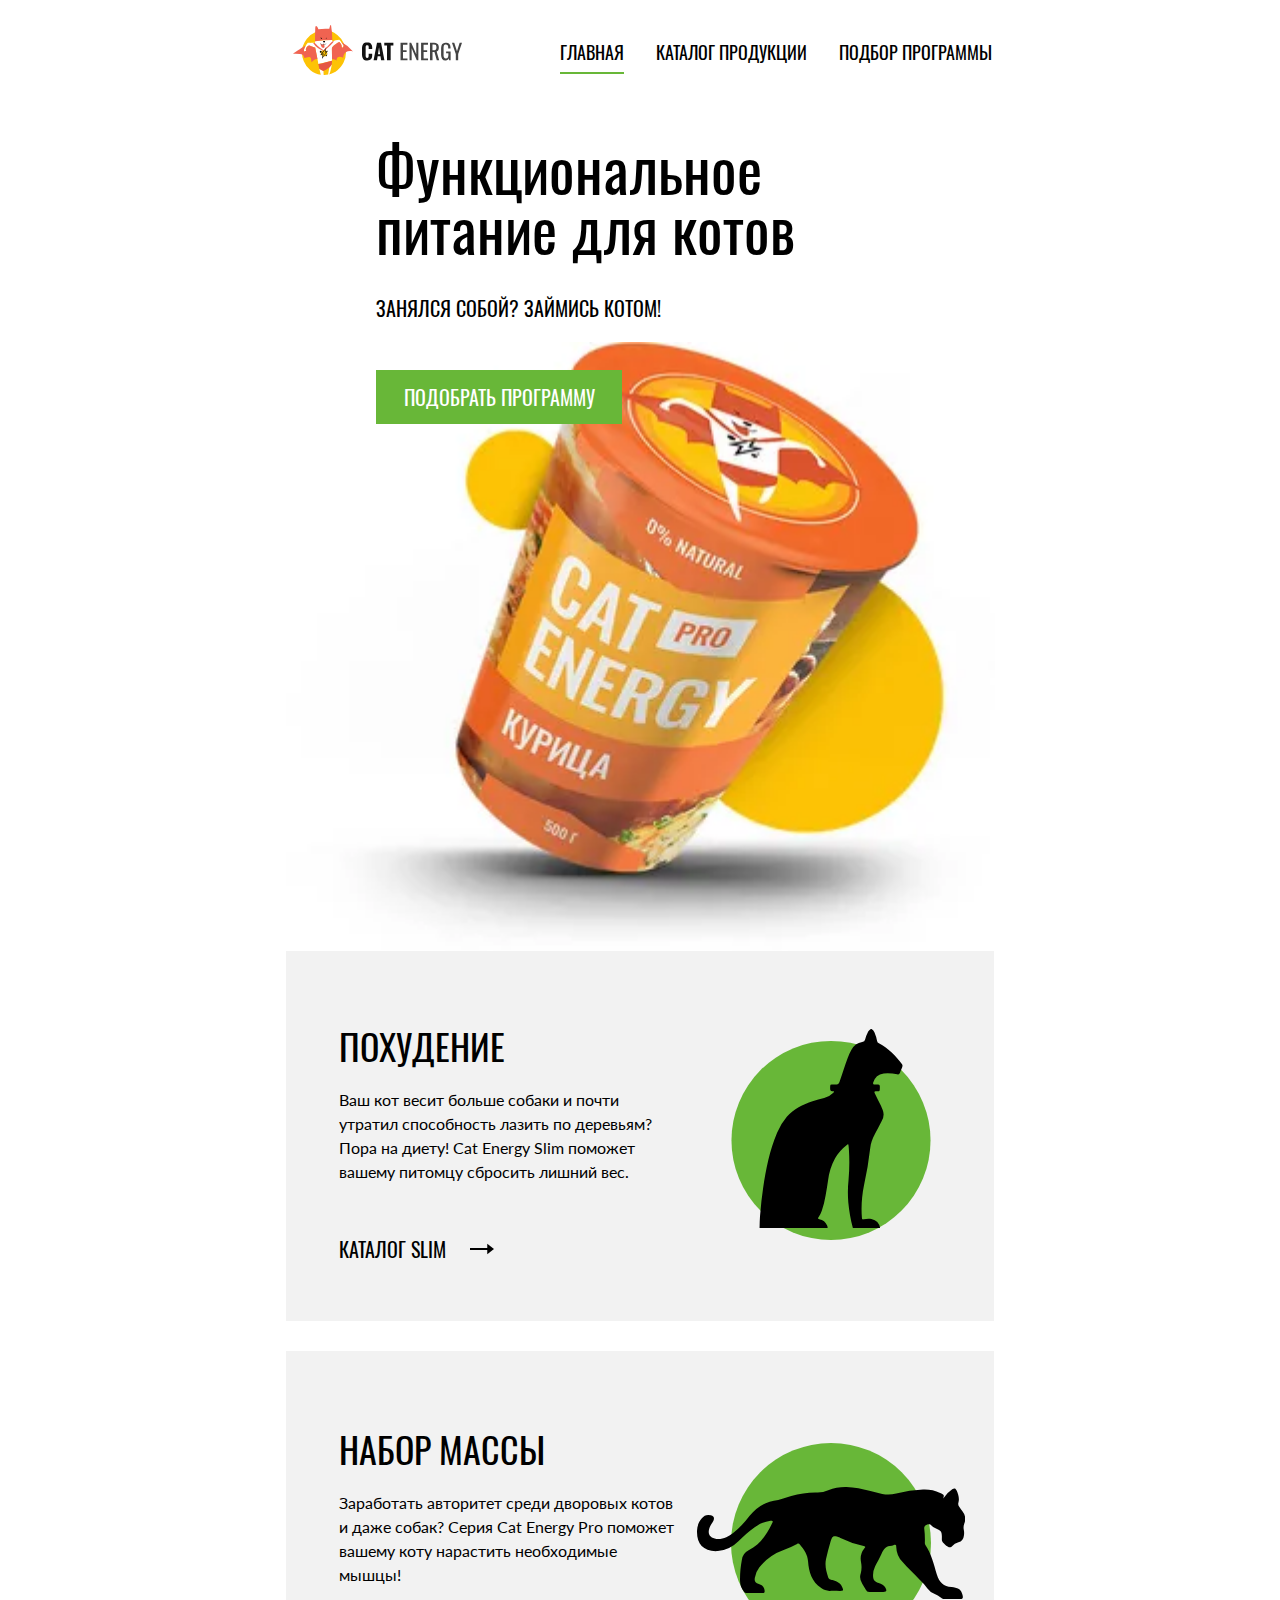
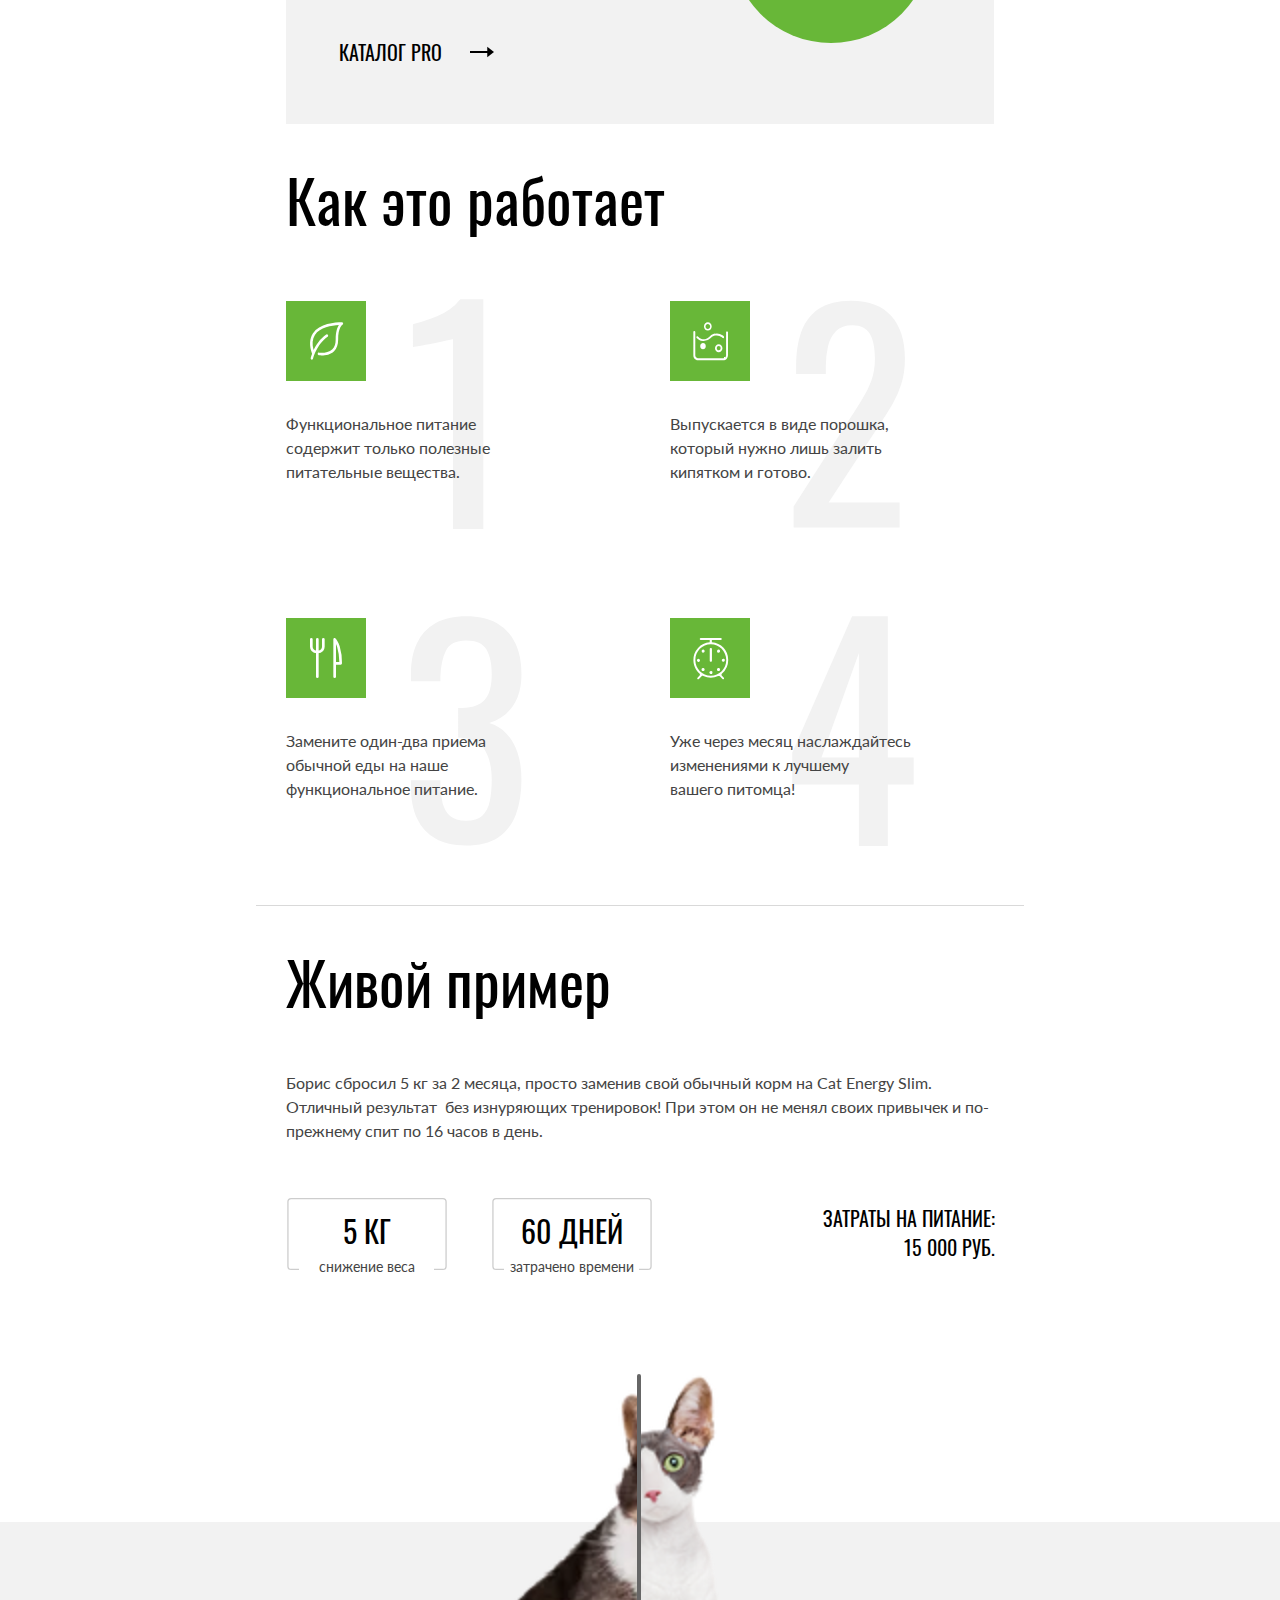
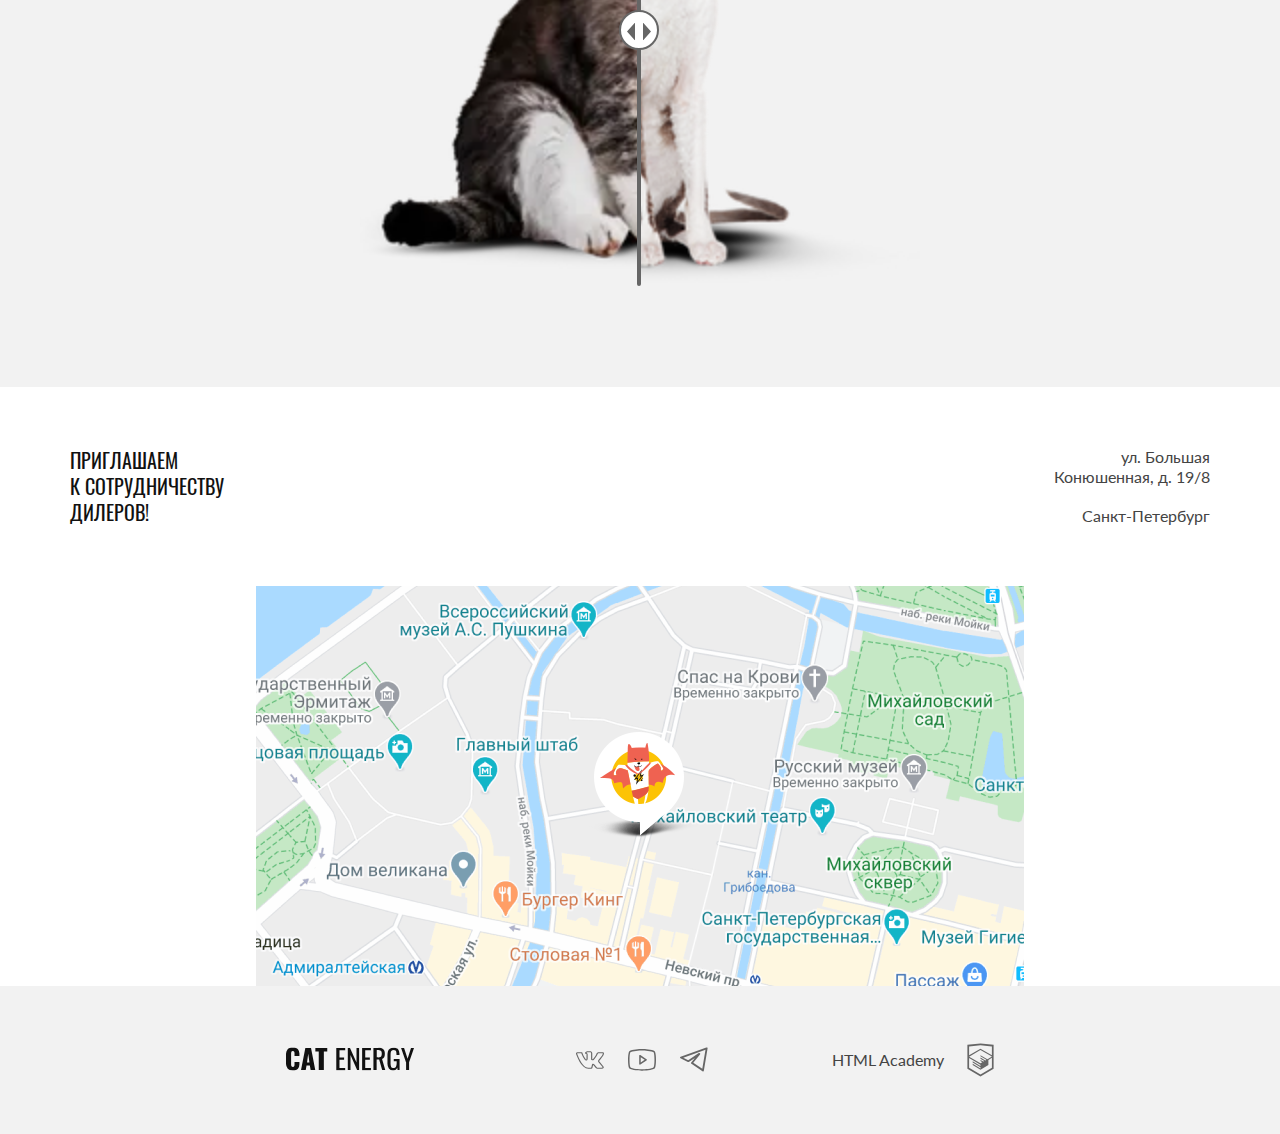
==== commit 0df9e1b3: "Deploying to gh-pages from @ htmlacademy-adaptive/1701545-cat-energy-31@3bcaa56d11f7246166fa9010950b" ====
--- a/index.html
+++ b/index.html
@@ -1 +1 @@
-<!DOCTYPE html><html class="page" lang="ru"><head><meta charset="UTF-8"><title>Cat Energy</title><meta name="viewport" content="width=device-width,initial-scale=1"><link rel="stylesheet" href="styles/styles.css"><link rel="icon" href="favicon.ico"><link rel="icon" href="favicons/icon.svg" type="image/svg+xml"><link rel="apple-touch-icon" href="favicons/180.png"><link rel="manifest" href="manifest.webmanifest"><link rel="preload" href="../../fonts/lato/Lato-Regular.woff2" type="fonts/woff2" as="font" crossorigin="anonymous"><link rel="preload" href="../../fonts/lato/Lato-Regular.woff2" type="fonts/woff2" as="font" crossorigin="anonymous"><script src="scripts/index.js" defer="defer"></script></head><body class="page__body"><div class="page__main-wrapper"><header class="main-header main-header--wrapper-position" data-test="header"><div class="main-header__logo"><a class="main-header__logo-link" href="#"><picture><source media="(min-width: 1440px)" srcset="./images/cat-logo-icon-desktop.svg" type="image/svg+xml" width="70" height="59"><source media="(min-width: 768px)" srcset="./images/cat-logo-icon-tablet.svg" type="image/svg+xml" width="60" height="50"><img class="main-header__logo-image logo-image" src="./images/cat-logo-icon-mobile.svg" width="33" height="38" alt="Логотип КэтЭнерджи"></picture><picture><source media="(min-width: 1440px)" srcset="./images/logo-text-desktop.svg" type="image/svg+xml" width="118" height="21"><source media="(min-width: 768px)" srcset="./images/logo-text-desktop.svg" type="image/svg+xml" width="101" height="18"><img class="main-header__logo-text logo-text" src="./images/logo-text-main-mobile.svg" width="101" height="19" alt="КэтЭнерджи"></picture></a></div><nav class="main-nav main-nav--closed main-nav--nojs"><button class="main-nav__toggle" type="button"><span class="visually-hidden">Открыть меню</span></button><div class="main-nav__wrapper"><ul class="main-nav__list site-list"><li class="site-list__item"><a class="site-list__link site-list__link--current" href="#">Главная</a></li><li class="site-list__item"><a class="site-list__link" href="catalog.html">Каталог продукции</a></li><li class="site-list__item"><a class="site-list__link" href="#">Подбор программы</a></li></ul></div></nav></header><main class="main-container"><section class="hero" data-test="hero"><div class="hero__wrapper"><div class="hero__wrapper-mobile"><h1 class="hero__title title">Функциональное<br>питание для котов</h1><p class="hero__text">Занялся собой? Займись котом!</p><a class="hero__button-program button" href="#">подобрать программу</a></div><div class="hero__wrapper-promo"><picture><source type="image/webp" media="(min-width: 1440px)" srcset="./images/hero-food-desktop@1x.webp, ./images/hero-food-desktop@2x.webp 2x" width="552" height="499"><source type="image/webp" media="(min-width: 768px)" srcset="./images/hero-food-tablet@1x.webp, ./images/hero-food-tablet@2x.webp 2x" width="709" height="609"><source type="image/webp" srcset="./images/hero-food-mobile@1x.webp, ./images/hero-food-mobile@2x.webp 2x" width="280" height="270"><source width="552" height="499" type="image/png" media="(min-width: 1440px)" srcset="./images/hero-food-desktop@1x.png, ./images/hero-food-desktop@2x.png 2x"><source width="709" height="609" type="image/png" media="(min-width: 768px)" srcset="./images/hero-food-tablet@1x.png, ./images/hero-food-tablet@2x.png 2x"><img class="hero__image hero-image" loading="lazy" src="./images/hero-food-mobile@1x.png" srcset="./images/hero-food-mobile@2x.png 2x" width="280" height="270" alt="Корм для котов и кошек"></picture></div></div></section><section class="catalog" data-test="programs"><h2 class="visually-hidden">Каталог продукции</h2><div class="catalog__card catalog__card--loss"><h3 class="catalog__title catalog-title">Похудение</h3><p class="catalog__text">Ваш кот весит больше собаки и почти утратил способность лазить по деревьям? Пора на диету! Cat Energy Slim поможет вашему питомцу сбросить лишний вес.</p><a class="catalog__link catalog__link--active" href="#">Каталог slim</a></div><div class="catalog__card catalog__card--gain"><h3 class="catalog__title catalog-title">Набор массы</h3><p class="catalog__text">Заработать авторитет среди дворовых котов и даже собак? Серия Cat Energy Pro поможет вашему коту нарастить необходимые мышцы!</p><a class="catalog__link catalog__link--active" href="#">Каталог pro</a></div></section><section class="instructions" data-test="features"><div class="instructions__wrapper"><h2 class="instructions__title title">Как это работает</h2><ul class="instructions__list"><li class="instructions__item step step--one"><p class="instructions__discription">Функциональное питание содержит только полезные питательные вещества.</p></li><li class="instructions__item step step--two"><p class="instructions__discription">Выпускается в виде порошка, который нужно лишь залить кипятком и готово.</p></li><li class="instructions__item step step--three"><p class="instructions__discription">Замените один-два приема обычной еды на наше функциональное питание.</p></li><li class="instructions__item step step--four"><p class="instructions__discription">Уже через месяц наслаждайтесь изменениями к лучшему &nbsp; вашего питомца!</p></li></ul></div></section><section class="example" data-test="proof"><div class="example__wrapper"><h2 class="example__title title">Живой пример</h2><p class="example__discription">Борис сбросил 5 кг за 2 месяца, просто заменив свой обычный корм на Cat Energy Slim. Отличный результат&nbsp; без изнуряющих тренировок! При этом он не менял своих привычек и по-прежнему спит по 16 часов в день.</p><div class="example__info-price-wrapper"><div class="example__info-wrapper"><div class="example__info"><span class="example__value">5 КГ</span> <span class="example__text">снижение веса</span></div><div class="example__info"><span class="example__value">60 ДНЕЙ</span> <span class="example__text">затрачено времени</span></div></div><div class="example__result"><span class="example__info-price">Затраты на питание:</span> <span class="example__info-price">15 000 РУБ.</span></div></div><div class="example__slider-cat"><picture><source type="image/webp" media="(min-width: 768px)" srcset="./images/slider-fat-cat-tablet@1x.webp, ./images/slider-fat-cat-tablet@2x.webp 2x" width="709" height="609"><source type="image/webp" srcset="./images/slider-fat-cat-mobile@1x.webp, ./images/slider-fat-cat-mobile@2x.webp 2x" width="280" height="256"><source width="560" height="512" type="image/png" media="(min-width: 768px)" srcset="./images/slider-fat-cat-tablet@1x.png, ./images/slider-fat-cat-tablet@2x.png 2x"><img class="example__image-cat fat-cat" loading="lazy" src="./images/slider-fat-cat-mobile@1x.png" srcset="./images/slider-fat-cat-mobile@2x.png 2x" width="280" height="256" alt="Толстый кот"></picture><picture><source width="560" height="512" type="image/png" media="(min-width: 768px)" srcset="./images/slider-slim-cat-tablet@1x.png, ./images/slider-slim-cat-tablet@2x.png 2x"><img class="example__image-cat slim-cat" loading="lazy" src="./images/slider-slim-cat-mobile@1x.png" srcset="./images/slider-slim-cat-mobile@2x.png" width="280" height="256" alt="Стройный кот"></picture><button class="example__slider-button" type="button"><span class="visually-hidden">Ползунок с примером "до" и "после"</span></button></div></div></section><section class="geolocation" data-test="contacts"><div class="geolocation__adress-wrapper"><h2 class="visually-hidden">Наша геолокация</h2><p class="geolocation__text">приглашаем<br>к сотрудничеству дилеров!</p><address class="geolocation__adress adress">ул. Большая Конюшенная, д. 19/8 <span class="geolocation__adress geolocation__adress--city">Санкт-Петербург</span></address></div><div class="geolocation__map map"><iframe class="map__iframe" src="https://yandex.ru/map-widget/v1/?um=constructor%3A084b221ab86eb6e3de38e3f2d3de71bb57e646553e6f520438b1a4688fac00bb&amp;source=constructor" width="320" height="400"></iframe></div></section></main><footer class="main-footer" data-test="footer"><h2 class="visually-hidden">Наши контакты</h2><div class="main-footer__logo"><a class="main-footer__logo-link" href="#"><img class="main-footer__logo-text logo-text" src="./images/logo-text-main-mobile.svg" width="128" height="24" alt="КэтЭнерджи"></a></div><div class="main-footer__social social"><ul class="social__list"><li class="social__item"><a class="social__link social__link--vkontakte" href="https://vk.com/htmlacademy"><span class="visually-hidden">Вконтакте</span></a></li><li class="social__item"><a class="social__link social__link--youtube" href="https://www.youtube.com/user/htmlacademyru"><span class="visually-hidden">Ютуб</span></a></li><li class="social__item"><a class="social__link social__link--telegram" href="https://t.me/htmlacademy"><span class="visually-hidden">Телеграм</span></a></li></ul></div><div class="main-footer__copyright copyright"><a class="copyright__link copyright__link--html-academy" href="https://htmlacademy.ru/"><span class="copyright__link-text">HTML Academy</span></a></div></footer></div></body></html>+<!DOCTYPE html><html class="page" lang="ru"><head><meta charset="UTF-8"><title>Cat Energy</title><meta name="viewport" content="width=device-width,initial-scale=1"><link rel="stylesheet" href="styles/styles.css"><link rel="icon" href="favicon.ico"><link rel="icon" href="favicons/icon.svg" type="image/svg+xml"><link rel="apple-touch-icon" href="favicons/180.png"><link rel="manifest" href="manifest.webmanifest"><link rel="preload" href="./fonts/lato/Lato-Regular.woff2" type="fonts/woff2" as="font" crossorigin="anonymous"><link rel="preload" href="./fonts/lato/Lato-Regular.woff2" type="fonts/woff2" as="font" crossorigin="anonymous"><script src="scripts/index.js" defer="defer"></script></head><body class="page__body"><div class="page__main-wrapper"><header class="main-header main-header--wrapper-position" data-test="header"><div class="main-header__logo"><a class="main-header__logo-link" href="#"><picture><source media="(min-width: 1440px)" srcset="./images/cat-logo-icon-desktop.svg" type="image/svg+xml" width="70" height="59"><source media="(min-width: 768px)" srcset="./images/cat-logo-icon-tablet.svg" type="image/svg+xml" width="60" height="50"><img class="main-header__logo-image logo-image" src="./images/cat-logo-icon-mobile.svg" width="33" height="38" alt="Логотип КэтЭнерджи"></picture><picture><source media="(min-width: 1440px)" srcset="./images/logo-text-desktop.svg" type="image/svg+xml" width="118" height="21"><source media="(min-width: 768px)" srcset="./images/logo-text-desktop.svg" type="image/svg+xml" width="101" height="18"><img class="main-header__logo-text logo-text" src="./images/logo-text-main-mobile.svg" width="101" height="19" alt="КэтЭнерджи"></picture></a></div><nav class="main-nav main-nav--opened main-nav--nojs"><button class="main-nav__toggle" type="button"><span class="visually-hidden">Открыть меню</span></button><div class="main-nav__wrapper"><ul class="main-nav__list site-list"><li class="site-list__item"><a class="site-list__link site-list__link--current" href="#">Главная</a></li><li class="site-list__item"><a class="site-list__link" href="catalog.html">Каталог продукции</a></li><li class="site-list__item"><a class="site-list__link" href="#">Подбор программы</a></li></ul></div></nav></header><main class="main-container"><section class="hero" data-test="hero"><div class="hero__wrapper"><div class="hero__wrapper-mobile"><h1 class="hero__title title">Функциональное<br>питание для котов</h1><p class="hero__text">Занялся собой? Займись котом!</p><a class="hero__button-program button" href="#">подобрать программу</a></div><div class="hero__wrapper-promo"><picture><source type="image/webp" media="(min-width: 1440px)" srcset="./images/hero-food-desktop@1x.webp, ./images/hero-food-desktop@2x.webp 2x" width="552" height="499"><source type="image/webp" media="(min-width: 768px)" srcset="./images/hero-food-tablet@1x.webp, ./images/hero-food-tablet@2x.webp 2x" width="709" height="609"><source type="image/webp" srcset="./images/hero-food-mobile@1x.webp, ./images/hero-food-mobile@2x.webp 2x" width="280" height="270"><source width="552" height="499" type="image/png" media="(min-width: 1440px)" srcset="./images/hero-food-desktop@1x.png, ./images/hero-food-desktop@2x.png 2x"><source width="709" height="609" type="image/png" media="(min-width: 768px)" srcset="./images/hero-food-tablet@1x.png, ./images/hero-food-tablet@2x.png 2x"><img class="hero__image hero-image" loading="lazy" src="./images/hero-food-mobile@1x.png" srcset="./images/hero-food-mobile@2x.png 2x" width="280" height="270" alt="Корм для котов и кошек"></picture></div></div></section><section class="catalog" data-test="programs"><h2 class="visually-hidden">Каталог продукции</h2><div class="catalog__card catalog__card--loss"><h3 class="catalog__title catalog-title">Похудение</h3><p class="catalog__text">Ваш кот весит больше собаки и почти утратил способность лазить по деревьям? Пора на диету! Cat Energy Slim поможет вашему питомцу сбросить лишний вес.</p><a class="catalog__link catalog__link--active" href="#">Каталог slim</a></div><div class="catalog__card catalog__card--gain"><h3 class="catalog__title catalog-title">Набор массы</h3><p class="catalog__text">Заработать авторитет среди дворовых котов и даже собак? Серия Cat Energy Pro поможет вашему коту нарастить необходимые мышцы!</p><a class="catalog__link catalog__link--active" href="#">Каталог pro</a></div></section><section class="instructions" data-test="features"><div class="instructions__wrapper"><h2 class="instructions__title title">Как это работает</h2><ul class="instructions__list"><li class="instructions__item step step--one"><p class="instructions__discription">Функциональное питание содержит только полезные питательные вещества.</p></li><li class="instructions__item step step--two"><p class="instructions__discription">Выпускается в виде порошка, который нужно лишь залить кипятком и готово.</p></li><li class="instructions__item step step--three"><p class="instructions__discription">Замените один-два приема обычной еды на наше функциональное питание.</p></li><li class="instructions__item step step--four"><p class="instructions__discription">Уже через месяц наслаждайтесь изменениями к лучшему &nbsp; вашего питомца!</p></li></ul></div></section><section class="example" data-test="proof"><div class="example__wrapper"><h2 class="example__title title">Живой пример</h2><p class="example__discription">Борис сбросил 5 кг за 2 месяца, просто заменив свой обычный корм на Cat Energy Slim. Отличный результат&nbsp; без изнуряющих тренировок! При этом он не менял своих привычек и по-прежнему спит по 16 часов в день.</p><div class="example__info-price-wrapper"><div class="example__info-wrapper"><div class="example__info"><span class="example__value">5 КГ</span> <span class="example__text">снижение веса</span></div><div class="example__info"><span class="example__value">60 ДНЕЙ</span> <span class="example__text">затрачено времени</span></div></div><div class="example__result"><span class="example__info-price">Затраты на питание:</span> <span class="example__info-price">15 000 РУБ.</span></div></div><div class="example__slider-cat"><picture><source type="image/webp" media="(min-width: 768px)" srcset="./images/slider-fat-cat-tablet@1x.webp, ./images/slider-fat-cat-tablet@2x.webp 2x" width="709" height="609"><source type="image/webp" srcset="./images/slider-fat-cat-mobile@1x.webp, ./images/slider-fat-cat-mobile@2x.webp 2x" width="280" height="256"><source width="560" height="512" type="image/png" media="(min-width: 768px)" srcset="./images/slider-fat-cat-tablet@1x.png, ./images/slider-fat-cat-tablet@2x.png 2x"><img class="example__image-cat fat-cat" loading="lazy" src="./images/slider-fat-cat-mobile@1x.png" srcset="./images/slider-fat-cat-mobile@2x.png 2x" width="280" height="256" alt="Толстый кот"></picture><picture><source width="560" height="512" type="image/png" media="(min-width: 768px)" srcset="./images/slider-slim-cat-tablet@1x.png, ./images/slider-slim-cat-tablet@2x.png 2x"><img class="example__image-cat slim-cat" loading="lazy" src="./images/slider-slim-cat-mobile@1x.png" srcset="./images/slider-slim-cat-mobile@2x.png" width="280" height="256" alt="Стройный кот"></picture><button class="example__slider-button" type="button"><span class="visually-hidden">Ползунок с примером "до" и "после"</span></button></div></div></section><section class="geolocation" data-test="contacts"><div class="geolocation__adress-wrapper"><h2 class="visually-hidden">Наша геолокация</h2><p class="geolocation__text">приглашаем<br>к сотрудничеству дилеров!</p><address class="geolocation__adress adress">ул. Большая Конюшенная, д. 19/8 <span class="geolocation__adress geolocation__adress--city">Санкт-Петербург</span></address></div><div class="geolocation__map map"></div></section></main><footer class="main-footer" data-test="footer"><div class="main-footer__wrapper"><h2 class="visually-hidden">Наши контакты</h2><div class="main-footer__logo"><a class="main-footer__logo-link" href="#"><img class="main-footer__logo-text logo-text" src="./images/logo-text-main-mobile.svg" width="128" height="24" alt="КэтЭнерджи"></a></div><div class="main-footer__social social"><ul class="social__list"><li class="social__item"><a class="social__link social__link--vkontakte" href="https://vk.com/htmlacademy"><span class="visually-hidden">Вконтакте</span></a></li><li class="social__item"><a class="social__link social__link--youtube" href="https://www.youtube.com/user/htmlacademyru"><span class="visually-hidden">Ютуб</span></a></li><li class="social__item"><a class="social__link social__link--telegram" href="https://t.me/htmlacademy"><span class="visually-hidden">Телеграм</span></a></li></ul></div><div class="main-footer__copyright copyright"><a class="copyright__link copyright__link--html-academy" href="https://htmlacademy.ru/"><span class="copyright__link-text">HTML Academy</span></a></div></div></footer></div></body></html>--- a/styles/styles.css
+++ b/styles/styles.css
@@ -1 +1 @@
-@font-face{font-family:Lato;font-weight:400;font-style:normal;src:url(../fonts/lato/Lato-Regular.woff2)format("woff2");font-display:swap}@font-face{font-family:Oswald;font-weight:400;font-style:normal;src:url(../fonts/oswald/oswaldregular.woff2)format("woff2");font-display:swap}body{color:#444;margin:0;font-family:Lato,sans-serif}*,:before,:after{box-sizing:border-box}.page,.page__body{width:100%;height:100%}.visually-hidden{white-space:nowrap;-webkit-clip-path:inset(100%);clip-path:inset(100%);clip:rect(0 0 0 0);border:0;width:1px;height:1px;margin:-1px;padding:0;position:absolute;overflow:hidden}@media (width>=1440px){.page__body{position:relative}.page__body:after{content:"";background-image:url(../images/hero-cat-bg-desktop@2x.png);background-repeat:no-repeat;background-size:cover 1040px 697px;z-index:1;background-position:0 0;width:50%;height:697px;display:block;position:absolute;top:0;right:0}.page__main-wrapper{background-repeat:no-repeat;background-size:100% 697px;flex-direction:column;flex-grow:1;justify-content:space-between;display:flex}}.title{color:#000;font-family:Oswald,sans-serif;font-size:36px;line-height:40px;display:block}.main-header{color:#000;background-color:#fff;border-bottom:1px solid #d9d9d9}.main-header__logo{padding:12px 20px}.main-header__logo-link{justify-content:space-between;align-items:center;width:71%;text-decoration:none;display:flex}.main-header__logo-link:hover,.main-header__logo-link:focus-visible{opacity:.8}.main-header__logo-link:active{opacity:.6}.main-header__logo-image{height:38px}.main-header__logo-text{height:20px}@media (width>=767px){.main-header{color:#000;background-color:#fff;border:none;justify-content:space-between;align-items:center;width:704px;margin:0;display:flex}}@media (width>=768px){.main-header--wrapper-position{width:704px;margin:25px auto}.main-header__logo-image{width:70px;height:50px}.main-header__logo-text{width:100px;height:100%}.main-header__logo-link{justify-content:space-between;align-items:stretch;width:174px;text-decoration:none;display:flex}.main-header__logo{width:174px;margin:0;padding:0}}@media (width>=1440px){.main-header{z-index:2;background:0 0;width:1220px;margin:0 auto;padding-top:55px}.main-header--wrapper-position{min-width:1440px;margin:0 auto;padding:47px 109px 30px}.main-header__logo{width:202px;margin:0;padding:0}.main-header__logo-link{width:202px}.main-header__logo-image{height:70px}.main-header__logo-text{width:118px;height:100%}}.main-footer__logo-link .logo-text:hover,.main-footer__logo-link:focus-visible{opacity:.8}.main-footer__logo-link .logo-text:active{opacity:.6}.main-nav{width:auto;position:relative}.main-nav--closed .main-nav__toggle{cursor:pointer;background-color:#fff;background-image:url(../icons/stack.svg#button-open-mobile);background-repeat:no-repeat;background-size:24px 24px;border:none;width:24px;height:24px;position:absolute;top:-45px;right:6px}.main-nav--opened .main-nav__toggle{background-image:url(../icons/stack.svg#button-close-mobile)}.main-nav__list{text-align:center}.main-nav__toggle{cursor:pointer;background-color:#fff;background-image:url(../icons/stack.svg#button-open-mobile);background-repeat:no-repeat;background-size:24px 24px;border:none;width:24px;height:24px;position:absolute;bottom:20px;right:6px}@media (width<=767px){.main-nav--closed .site-list__item{display:none}.main-nav .main-nav__list{text-align:center;z-index:2;width:100%;position:absolute}}@media (width>=768px){.main-nav__toggle{width:436px;display:none}}@media (width>=1440px){.main-nav__list{background:0 0}}.site-list{background-color:#fff;flex-direction:column;margin:0;padding:0;display:flex}.site-list__item{list-style:none}.site-list__link{color:#000;text-transform:uppercase;background-color:#fff;border-bottom:1px solid #e6e6e6;padding:22px 0 23px;font-family:Oswald,sans-serif;font-size:20px;line-height:20px;text-decoration:none;display:block}@media (width>=768px){.site-list{flex-direction:row;display:flex}.site-list__link{color:#000;text-transform:uppercase;border:none;min-width:64px;padding:0;font-family:Oswald,sans-serif;font-size:18px;line-height:24px;text-decoration:none}.site-list__link:hover,.site-list__link:focus-visible{opacity:.6}.site-list__link:active{opacity:.3}.site-list__link--current{border-bottom:2px solid #68b738;padding-bottom:8px}.site-list__item{background:0 0;margin:10px 0 0 32px;font-size:20px;line-height:30px}}@media (width>=1440px){.site-list{background:0 0;flex-wrap:wrap;justify-content:space-between;align-items:baseline;width:475px;font-size:20px;line-height:30px}.site-list__link{color:#fff;text-transform:uppercase;background:0 0;border:none;min-width:64px;padding:0;font-family:Oswald,sans-serif;font-size:20px;line-height:30px;text-decoration:none}.site-list__link:hover,.site-list__link:focus-visible{opacity:.8}.site-list__link:active{opacity:.6}.site-list__link--current{border-bottom:2px solid #fff;padding-bottom:6px}.site-list__item:first-child{margin:0}}.hero{flex-direction:column;min-height:510px;display:flex}.hero__wrapper{width:100%;max-width:1220px;margin:0 auto}.hero__wrapper-mobile{z-index:1;background-image:url(../images/hero-cat-bg-mobile@2x.png);background-position:top;background-repeat:no-repeat;background-size:cover;width:320px;height:302px;margin:0 auto}.hero__wrapper-promo{justify-content:center;width:100%;margin:-136px 0 0 8px;display:flex;position:absolute}.hero__title{color:#fff;text-align:center;margin:0;padding:27px 0 25px;font-size:36px;font-weight:400;line-height:36px}.hero__text{color:#fff;text-transform:uppercase;text-align:center;margin:0;padding:0;font-family:Oswald,sans-serif;font-size:14px;font-weight:400;line-height:14px}.hero__button-program{color:#fff;text-align:center;text-transform:uppercase;background-color:#68b738;justify-content:center;min-width:153px;margin-left:20px;margin-right:20px;padding:10px 63px;line-height:20px;text-decoration:none;display:block;position:relative;top:300px}.hero__button-program:hover,.hero__button-program:focus-visible{background-color:#5eaa2f}.hero__button-program:active{color:#ffffff4d}@media (width>=768px){.hero{background:#fff;height:845px;margin:0 auto;padding-top:35px}.hero__wrapper{width:769px;margin:0 auto}.hero__wrapper-promo{width:100%;margin-top:-98px;margin-left:0;position:static}.hero__wrapper-mobile{z-index:3;background-image:none;width:768px;padding-left:120px}.hero__title{color:#000;text-align:start;width:420px;padding-top:0;padding-bottom:40px;font-size:60px;line-height:60px}.hero__text{color:#000;text-align:start;width:320px;padding-bottom:52px;font-size:20px;line-height:20px}.hero__wrapper-mobile .hero__button-program{z-index:1;width:192px;margin:0;padding:14px 27px;font-size:20px;line-height:26px;position:relative;top:0;left:0}}@media (width>=1440px){.hero{height:594px;margin:0 30px 30px;padding-top:0;display:flex}.hero__title{padding-top:33px;padding-bottom:35px;font-size:60px;line-height:60px}.hero__wrapper{width:1220px;margin:0 auto;display:flex}.hero__wrapper-mobile{background-image:none;width:1220px;padding-top:45px;padding-left:80px}.hero__wrapper-promo{z-index:2;margin:0;position:absolute;top:142px;left:114px}}.button{color:#fff;text-align:center;text-transform:uppercase;box-sizing:content-box;background-color:#68b738;border:none;font-family:Oswald,sans-serif;font-size:16px;line-height:20px;display:block}.catalog__card{background-color:#f2f2f2;margin-left:20px;margin-right:20px;padding:22px 20px 20px}.catalog__card--loss{background-image:url(../icons/stack.svg#catalog-slim-cat);background-position:21px 20px;background-repeat:no-repeat;background-size:50px 53px;margin-top:-10px;margin-bottom:20px}.catalog__card--gain{background-image:url(../icons/stack.svg#catalog-strong-cat);background-position:13px 24px;background-repeat:no-repeat;background-size:67px 50px}.catalog__title{text-transform:uppercase;margin:0;padding:10px 0 0 70px;font-family:Oswald,sans-serif;font-size:24px;font-weight:400;line-height:37px}.catalog__text{border-bottom:1px solid #d9d9d9;width:227px;margin-top:29px;padding-bottom:23px;font-family:lato,sans-serif;font-size:14px;font-weight:400;line-height:18px}.catalog__link{color:#000;text-transform:uppercase;background-color:#f2f2f2;align-items:center;margin-top:17px;font-family:Oswald,sans-serif;font-size:16px;line-height:16px;text-decoration:none;display:flex}.catalog__link:after{content:"";background-color:#000;width:24px;height:12px;margin-left:15px;display:block;-webkit-mask-image:url(../icons/stack.svg#catalog-arrow-link);mask-image:url(../icons/stack.svg#catalog-arrow-link);-webkit-mask-position:100%;mask-position:100%;-webkit-mask-size:24px 12px;mask-size:24px 12px;-webkit-mask-repeat:no-repeat;mask-repeat:no-repeat}.catalog__link:active{opacity:.3}.catalog__link:hover:after,.catalog__link:focus-visible:after{transform:scale(1.2);-webkit-mask-position:100%;mask-position:100%}@media (width>=768px){.catalog{width:768px;margin:0 auto}.catalog__card{width:708px;margin:0 auto;padding:80px 53px 64px;display:block}.catalog__card--loss{background-position:right 63px top 81px;background-size:200px 211px;margin-bottom:30px}.catalog__card--gain{background-position:right 29px top 92px;background-repeat:no-repeat;background-size:268px 200px}.catalog__card .catalog__title{color:#000;text-transform:uppercase;margin:0;padding:0;font-family:Oswald,sans-serif;font-size:36px;font-weight:400;line-height:36px}.catalog__text{color:#000;border:none;width:340px;margin:24px 0 48px;padding:0;font-family:lato,Arial,sans-serif;font-size:16px;font-weight:400;line-height:24px;display:block}.catalog__card .catalog__link{color:#000;text-transform:uppercase;background-color:#f2f2f2;justify-content:space-between;align-items:center;width:155px;margin-top:57px;padding:0;font-family:Oswald,sans-serif;font-size:20px;line-height:16px;text-decoration:none;display:flex}}@media (width>=1440px){.catalog{flex-direction:row;justify-content:space-between;width:1220px;margin:0 auto;display:flex}.catalog__card{width:570px;margin:0;padding:41px 61px 65px 52px}.catalog__card--loss{background-position:42px 41px;background-size:120px 106px}.catalog__card--gain{background-position:33px 47px;background-size:134px 100px}.catalog__card .catalog__title{color:#000;text-transform:uppercase;margin:0;padding:36px 0 75px 162px;font-family:Oswald,sans-serif;font-size:36px;font-weight:400;line-height:36px}.catalog__text{width:457px;margin:0 0 35px;padding:0;font-size:16px;line-height:24px}.catalog__card .catalog__link{margin:0;padding:0}}.catalog-title{color:#000;text-transform:uppercase;font-family:Oswald,sans-serif;font-size:24px;line-height:37px}.instructions{background-color:#fff}.instructions__title{margin:20px 0 40px;font-weight:400;line-height:40px}.instructions__wrapper{width:320px;margin:0 auto;padding:0 20px 30px}.instructions__list{flex-flow:column wrap;justify-content:space-between;margin:0;padding:0;list-style:none;display:flex}.instructions__item{color:#000;justify-content:space-between;align-items:center;width:280px;min-height:60px;margin-bottom:20px;display:flex}.instructions__discription{text-align:left;width:200px;margin:0;padding:0;font-size:14px;line-height:18px}@media (width>=768px){.instructions{border-bottom:1px solid #d9d9d9;width:768px;margin:0 auto;padding-bottom:20px}.instructions__wrapper{width:708px;margin:0 auto;padding:0}.instructions__wrapper .instructions__title{margin:45px 0 32px;padding:0;font-size:60px;line-height:60px}.instructions__list{flex-direction:row;gap:37px;min-height:280px;margin-bottom:27px;margin-right:74px;padding-top:0;display:flex}.instructions__item{flex-flow:column;align-items:start;width:250px;min-height:280px;margin:0;padding:0;display:flex}.instructions__discription{text-align:left;width:242px;padding-top:31px;padding-bottom:57px;font-size:16px;line-height:24px}}@media (width>=1440px){.instructions{border:none;width:1440px;margin:0 auto;padding-bottom:69px}.instructions__wrapper{width:1220px;margin:0 auto}.instructions__item{flex-direction:column;align-items:start;display:flex}.instructions__list{flex-flow:row;justify-content:space-between;gap:20px;display:flex}.instructions__wrapper .instructions__title{margin:71px 0 32px;font-size:60px;font-weight:400;line-height:60px}.instructions__list{gap:20px;margin:0}.instructions__item{width:250px;margin-right:-6px}}.step--one:before{content:"";background-image:url(../icons/stack.svg#instruction-leaf-icon);width:60px;height:60px;display:inline-block}.step--two:before{content:"";background-image:url(../icons/stack.svg#instruction-water-icon);width:60px;height:60px;display:inline-block}.step--three:before{content:"";background-image:url(../icons/stack.svg#instruction-tableware-icon);width:60px;height:60px;display:inline-block}.step--four:before{content:"";background-image:url(../icons/stack.svg#instruction-clock-icon);width:60px;height:60px;display:inline-block}@media (width>=768px){.step--one{background-image:url(../icons/stack.svg#step-one);background-position:106px 38px;background-repeat:no-repeat;background-size:112px 230px}.step--one:before{width:80px;height:80px;margin-top:40px;bottom:10px}.step--two{background-image:url(../icons/stack.svg#step-two);background-position:123px 38px;background-repeat:no-repeat;background-size:112px 230px}.step--two:before{width:80px;height:80px;margin-top:40px}.step--three{background-image:url(../icons/stack.svg#step-three);background-position:124px 38px;background-repeat:no-repeat;background-size:112px 230px}.step--three:before{width:80px;height:80px;margin-top:40px}.step--four{background-image:url(../icons/stack.svg#step-four);background-position:116px 38px;background-repeat:no-repeat;background-size:134px 230px}.step--four:before{width:80px;height:80px;margin-top:40px}}.example{background-color:#eaeaea;min-width:320px}.example--wrapper-center{margin:0 auto}.example__wrapper{width:280px;margin:0 auto;padding-bottom:40px}.example__title{margin:0;padding-top:26px;padding-bottom:40px;font-size:36px;font-weight:400;line-height:40px}.example__discription{width:285px;margin:0;padding-bottom:20px;font-family:lato,Arial,sans-serif;font-size:14px;font-weight:400;line-height:18px}.example__info{background-image:url(../icons/stack.svg#example-frame);background-repeat:no-repeat;background-size:124px 56px;flex-direction:column;align-items:center;width:124px;height:70px;display:flex}.example__info-wrapper{justify-content:space-between;display:flex}.example__value{text-align:center;color:#000;width:100%;padding-top:15px;padding-bottom:10px;font-family:Oswald,sans-serif;font-size:24px;font-weight:400;line-height:24px}.example__text{text-align:center;width:59px;margin:auto;font-size:12px;line-height:12px}.example__result{color:#000;text-transform:uppercase;justify-content:center;margin-top:20px;font-family:Oswald,sans-serif;font-size:14px;line-height:20px;display:flex}.example__slider-cat{width:280px;min-height:256px;margin-top:20px;position:relative}.example__slider-button{cursor:pointer;background-color:#666;border:none;border-radius:2px;width:4px;height:100%;padding:0;display:block;position:absolute;top:0;left:49%}.example__slider-button:before{content:"";background-color:#fff;border:2px solid #666;border-radius:50%;width:40px;height:40px;position:absolute;top:42%;left:50%;transform:translate(-50%)}.example__slider-button:after{content:"";background-color:#666;width:24px;height:18px;padding:0;position:absolute;top:41%;left:50%;transform:translate(-50%,70%);-webkit-mask-image:url(../icons/stack.svg#slider-button-arrow);mask-image:url(../icons/stack.svg#slider-button-arrow);-webkit-mask-position:50%;mask-position:50%;-webkit-mask-size:24px 18px;mask-size:24px 18px;-webkit-mask-repeat:no-repeat;mask-repeat:no-repeat}.example__slider-button:hover,.example__slider-button:hover:after,.example__slider-button:focus-visible,.example__slider-button:focus-visible:after{background-color:#68b738}.example__slider-button:hover:before{color:#68b738;border:2px solid #68b738}.example__slider-button:active,.example__slider-button:active:after{opacity:.8;background-color:#68b738}.example__slider-button:active:before{color:#68b738;opacity:.8;border:2px solid #68b738}.example__image-cat{width:100%;height:100%;position:absolute}@media (width>=768px){.example__wrapper{width:769px;padding:45px 30px 101px;position:relative}.example{background:linear-gradient(#fff 57%,#f2f2f2 0%)}.example__title{padding:0 0 60px;font-size:60px;line-height:60px}.example__discription{width:710px;margin:0;padding-bottom:55px;font-family:lato,Arial,sans-serif;font-size:16px;font-weight:400;line-height:24px}.example__value{text-align:center;color:#000;padding-top:14px;padding-bottom:10px;font-family:Oswald,sans-serif;font-size:30px;font-weight:400;line-height:37px}.example__text{text-align:center;background-color:#fff;width:135px;font-size:14px;line-height:14px}.example__info{background-image:url(../icons/stack.svg#example-frame);background-repeat:no-repeat;background-size:162px 72px;flex-direction:column;align-items:center;width:162px;height:77px;margin-right:43px;display:flex}.example__info:last-child{margin-right:0}.example__result{flex-wrap:wrap;justify-content:end;width:174px;margin:0}.example__info-price-wrapper{justify-content:space-between;align-items:center;margin-bottom:99px;display:flex}.example__info-price{text-align:end;width:100%;padding-bottom:9px;font-size:20px;line-height:20px}.example__slider-cat{width:560px;min-height:512px;margin:0 auto;position:relative}.example__slider-button{left:277px}.example__slider-button:before,.example__slider-button:after{top:46%;left:50%}}@media (width>=1440px){.example__wrapper{border:none;width:1220px;margin:0 auto;padding:0}.example{background:linear-gradient(#fff 23%,#f2f2f2 0%);padding-bottom:65px}.example__title{padding:0 0 146px;font-size:60px;line-height:60px}.example__discription{width:436px;margin:0;padding-bottom:69px;font-family:lato,Arial,sans-serif;font-size:16px;font-weight:400;line-height:24px}.example__text{text-align:center;background-color:#f2f2f2;width:135px;font-size:14px;line-height:14px}.example__info-wrapper{justify-content:space-between;width:366px;margin-bottom:55px;display:flex}.example__info-price-wrapper{flex-wrap:wrap;justify-content:space-between;width:366px;margin:0;display:flex}.example__result{justify-content:space-between;width:366px;display:flex}.example__info-price{text-align:center;width:174px}.example__slider-cat{width:560px;min-height:512px;position:absolute;top:0;right:0}.example__slider-button{cursor:pointer;background-color:#666;border:none;border-radius:2px;width:4px;height:100%;padding:0;display:block;position:absolute;top:0;left:50%}}.fat-cat{-webkit-clip-path:polygon(0 0,50% 0,50% 100%,0% 100%);clip-path:polygon(0 0,50% 0,50% 100%,0% 100%)}.slim-cat{-webkit-clip-path:polygon(50% 0,100% 0,100% 100%,50% 100%);clip-path:polygon(50% 0,100% 0,100% 100%,50% 100%)}.geolocation{background-color:#fff;min-width:320px}.geolocation__map{min-height:362px;margin:0 auto}.geolocation__text{text-transform:uppercase;color:#111;width:130px;margin:0;padding:0;font-family:oswald,sans-serif;font-size:16px;font-weight:400;line-height:20px}.geolocation__adress{width:140px;font-size:14px;font-style:normal;font-weight:400;line-height:20px}.geolocation__adress--city{display:block}.geolocation__adress-wrapper{background-color:#fff;justify-content:space-between;min-height:112px;padding:25px 20px 26px;display:flex}.geolocation__adress-wrapper--change-color{background-color:#f2f2f2}@media (width>=768px){.geolocation__adress-wrapper{background-color:#fff;justify-content:space-between;min-width:768px;margin:0 auto;padding:60px 70px;display:flex}.geolocation__adress-wrapper--change-color{background-color:#f2f2f2}.geolocation__text{text-transform:uppercase;width:163px;font-family:oswald,sans-serif;font-size:20px;font-weight:400;line-height:26px}.geolocation__adress{text-align:right;width:157px;font-size:16px;font-weight:400;line-height:20px}.geolocation__adress--city{margin-top:19px}}@media (width>=1440px){.geolocation{z-index:2;background-color:#fff;position:relative}.geolocation__adress-wrapper{background-color:#fff;min-width:565px;margin:0;padding:60px 78px 60px 80px;position:absolute;top:95px;left:110px}.geolocation__adress{text-align:start;width:157px;font-size:16px;font-weight:400;line-height:20px}.geolocation__text{text-transform:uppercase;width:163px;font-family:oswald,sans-serif;font-size:20px;font-weight:400;line-height:26px}}.map__iframe{border:none;width:100%;height:362px;display:block}@media (width>=768px){.map__iframe{width:100%;height:400px}}.main-footer{background-color:#f2f2f2;flex-direction:column;align-items:center;min-width:320px;display:flex}.main-footer__wrapper{display:flex}.main-footer__logo{text-align:center;padding:40px 96px 14px;display:block}.main-footer__logo-link{width:128px;display:block}.main-footer__logo-text{width:128px;height:24px}@media (width>=768px){.main-footer{background-color:#f2f2f2;flex-direction:row;justify-content:space-between;align-items:center;min-width:768px;min-height:147px;padding:0 30px;display:flex}.main-footer__logo,.main-footer__logo-link{width:128px;margin:0;padding:0}}@media (width>=1440px){.main-footer{min-height:169px;padding:0 110px}}.social__list{border-top:2px solid #d9d9d9;border-bottom:2px solid #d9d9d9;flex-wrap:wrap;justify-content:space-between;width:280px;min-height:22px;margin:0 auto;padding:17px 75px 15px;display:flex}.social__item{list-style-type:none}.social__link{min-width:28px;min-height:28px}.social__link:hover,.social__link:focus-visible{background-color:#68b738}.social__link:active{opacity:.3;background-color:#68b738}.social__link--vkontakte{background-color:#666;width:27px;height:17px;display:block;-webkit-mask-image:url(../icons/stack.svg#vkontakte-icon);mask-image:url(../icons/stack.svg#vkontakte-icon);-webkit-mask-position:50%;mask-position:50%;-webkit-mask-repeat:no-repeat;mask-repeat:no-repeat}.social__link--youtube{background-color:#666;width:24px;height:18px;display:block;-webkit-mask-image:url(../icons/stack.svg#youtube-icon);mask-image:url(../icons/stack.svg#youtube-icon);-webkit-mask-position:50%;mask-position:50%;-webkit-mask-repeat:no-repeat;mask-repeat:no-repeat}.social__link--youtube:hover{background-color:#68b738}.social__link--telegram{background-color:#666;width:20px;height:17px;display:block;-webkit-mask-image:url(../icons/stack.svg#telegram-icon);mask-image:url(../icons/stack.svg#telegram-icon);-webkit-mask-position:50%;mask-position:50%;-webkit-mask-repeat:no-repeat;mask-repeat:no-repeat}.social__link--telegram:hover{background-color:#68b738}@media (width>=768px){.social__list{border:none;width:132px;margin-left:38px;padding:0}}.copyright{padding:20px 20px 40px}.copyright__link{justify-content:space-between;align-items:center;width:280px;font-size:16px;line-height:20px;text-decoration:none;display:flex}.copyright__link--html-academy:after{content:"";background-color:#666;width:27px;height:34px;display:block;-webkit-mask-image:url(../icons/stack.svg#html-academy-icon);mask-image:url(../icons/stack.svg#html-academy-icon)}.copyright__link--html-academy:hover:after,.copyright__link--html-academy:focus-visible:after{background-color:#68b738;background-position:0}.copyright__link--html-academy:active{opacity:.3}.copyright__link-text{color:#444;width:113px;margin-right:10px;font-size:16px;line-height:20px;text-decoration:none}@media (width>=768px){.copyright__link{justify-content:space-between;align-items:center;width:162px;font-size:16px;line-height:20px;text-decoration:none;display:flex}.copyright{margin:0;padding:0}}.site-list-catalog__link{color:#000}@media (width>=1440px){.site-list-catalog__link-current{border-bottom:2px solid #68b738;padding-bottom:6px}.site-list__item .site-list-catalog__link{font-size:20px;line-height:29px}}.catalog-product{background-color:#fff;padding-bottom:36px}.catalog-product__wrapper{margin:0 auto}.catalog-product__title{margin:0 0 0 20px;padding:27px 0 36px;font-family:Oswald,sans-serif;font-weight:400}.catalog-product__list{flex-direction:column;align-items:center;margin:0;padding:0;list-style-type:none;display:flex}.catalog-product__item{border-top:1px solid #ebebeb;flex-wrap:wrap;justify-content:space-between;width:320px;padding:25px 20px 23px;display:flex}@media (width>=768px){.catalog-product{background-color:#fff;padding-bottom:0}.catalog-product__title{margin:0 0 0 30px;padding:38px 0 84px;font-family:Oswald,sans-serif;font-size:60px;font-weight:400;line-height:60px}.catalog-product__list{flex-flow:wrap;gap:60px;width:708px;margin:0 0 85px 30px;display:flex;position:relative}.catalog-product__item{background:linear-gradient(#fff 16%,#f2f2f2 0%);border:none;flex-direction:column;width:324px;min-height:511px;padding:29px 37px 41px;display:flex}.catalog-product__wrapper{width:768px;margin:0 auto}}@media (width>=1440px){.catalog-product__title{margin:38px 0 82px 110px;padding:0}.catalog-product__list{gap:63px 80px;width:1220px;margin:0 auto 94px}.catalog-product__item{background:linear-gradient(#fff 16%,#f2f2f2 0%);border:none;width:245px;height:511px;padding:29px 38px 40px;display:block}.catalog-product__wrapper{width:1440px;margin:0 auto;padding:0}}.product-card--more{background-image:url(../icons/stack.svg#card-plus-more);background-position:50% 25px;background-repeat:no-repeat;background-size:30px 30px;border-bottom:1px solid #ebebeb;flex-direction:column;justify-content:center;display:flex}.product-card--more .product-card__title{width:204px;margin:0;display:inline-block}.product-card--more .product-card__link-title{margin:53px 38px 0}.product-card__text{text-align:center;margin:8px 0 21px;font-size:12px;line-height:16px}.product-card__button-all-products{color:#444;text-align:center;text-transform:uppercase;background-color:#f2f2f2;width:280px;padding:10px 0;font-family:Oswald,sans-serif;text-decoration:none}.product-card__button-all-products:hover,.product-card__button-all-products:active,.product-card__button-all-products:focus-visible{background-color:#ebebeb}.product-card__link-image{justify-content:center;align-self:center;width:140px;display:flex}.product-card__image{margin:auto}.product-card__info{width:140px}.product-card__link-title{color:#000;text-align:start;background-color:#fff;width:204px;font-family:Oswald,sans-serif;text-decoration:none}.product-card__title{color:#000;text-transform:uppercase;background-color:#fff;width:76px;margin:-1px 0 14px;padding:0;font-family:Oswald,sans-serif;font-size:16px;font-weight:400;line-height:20px}.product-card__list{text-transform:none;padding:0}.product-card__item{flex-wrap:wrap;justify-content:space-between;min-width:140px;list-style-type:none;display:flex}.product-card__property{min-width:70px;font-size:12px;line-height:16px}.product-card__value{text-align:end;min-width:70px;font-size:12px;line-height:16px}.product-card__button{box-sizing:border-box;width:100%;margin-top:18px;padding:10px 94px;font-size:16px;line-height:20px}.product-card__button:hover,.product-card__button:focus-visible{cursor:pointer;background-color:#5eaa2f}.product-card__button:active{color:#ffffff4d;background-color:#5eaa2f}@media (width>=768px){.product-card--more{background-image:url(../icons/stack.svg#card-plus-more);background-position:50% 48px;background-repeat:no-repeat;background-size:60px 60px;border:2px solid #f2f2f2;flex-direction:column;justify-content:end;width:324px;min-height:430px;display:flex;position:absolute;bottom:0;right:0}.product-card--more .product-card__title{background-color:#fff;width:134px;margin:0 57px 23px;padding:0;font-size:20px;line-height:24px}.product-card--more .product-card__link-title{background-color:#fff;margin:0}.product-card--more .product-card__text{text-align:center;width:170px;margin:0 auto 82px;padding:0;font-size:16px;line-height:18px}.product-card__link-image{justify-content:center;width:200px;height:210px;margin:0;padding:0;display:flex}.product-card__image{margin:0 auto;padding:0}.product-card__image-big{margin:-18px;display:block}.product-card__link-title,.product-card__title{color:#000;text-align:center;background-color:#f2f2f2;width:135px;margin:0 auto 16px;font-family:Oswald,sans-serif;font-size:20px;line-height:24px;text-decoration:none;display:block}.product-card__item{border-bottom:2px solid #cdcdcd;flex-wrap:wrap;justify-content:space-between;padding:5px 0;list-style-type:none;display:flex}.product-card__info{width:250px;margin-bottom:32px}.product-card__property,.product-card__value{font-size:16px;line-height:20px}.product-card__button{box-sizing:border-box;width:100%;margin-top:0;padding:10px 94px;font-size:16px;line-height:20px}.product-card__button-all-products{width:250px}}@media (width>=1440px){.product-card--more{width:245px;height:430px}.product-card--more .product-card__title{width:134px;margin:0 17px 25px}.product-card--more .product-card__text{text-align:center;width:170px;margin:0 0 90px;padding:0;font-size:16px;line-height:18px}.product-card__info{width:169px;margin-bottom:37px}.product-card__link-image{justify-content:center;width:172px;height:196px;margin:0 0 10px;padding:0;display:flex}.product-card__image-big{margin:-10px;display:block}.product-card__button{width:169px;padding:10px 53px}.product-card__button-all-products{width:169px}}.additional-product__wrapper-position{width:320px;margin:0 auto 53px}.additional-product{border-top:2px solid #68b738}.additional-product__title{color:#000;text-align:center;background-color:#fff;width:266px;margin-top:-13px;margin-bottom:35px;font-family:Oswald,sans-serif;font-size:24px;font-weight:400;line-height:24px}.additional-product__list{flex-direction:column;width:280px;margin:0 auto;padding:0;list-style-type:none;display:flex}@media (width>=768px){.additional-product__wrapper-position{width:768px;margin:0 auto 96px}.additional-product__title{text-align:center;background-color:#fff;width:381px;margin-top:-15px;margin-bottom:80px;margin-left:30px;font-size:32px;line-height:32px}.additional-product-card{padding:26px 38px 28px}.additional-product__list{flex-direction:column;width:708px;margin-bottom:70px;padding:0;list-style-type:none;display:flex}}@media (width>=1440px){.additional-product__title{text-align:center;background-color:#fff;width:456px;margin-top:-23px;margin-bottom:80px;margin-left:-40px;font-size:40px;line-height:40px}.additional-product__wrapper{display:flex}.additional-product__wrapper-position{width:1440px;margin:0 auto;padding:0 110px}.additional-product__list{border-top:1px solid #cdcdcd;flex-direction:column;width:896px;padding:0 0 48px;list-style-type:none;display:flex}.additional-product__item{display:flex}}.additional-product-card{border-top:1px solid #cdcdcd;flex-direction:column;padding-top:13px;padding-bottom:19px;display:flex}.additional-product-card:last-child{border-bottom:1px solid #cdcdcd}.additional-product-card__title{color:#222;text-transform:uppercase;background-color:#fff;margin:0 0 12px;padding:0;font-family:Oswald,sans-serif;font-size:16px;font-weight:400;line-height:16px}.additional-product-card__content{justify-content:space-between;margin:0 0 15px;font-size:14px;line-height:14px;display:flex}.additional-product-card__button{color:#fff;text-align:center;text-transform:uppercase;background-color:#68b738;padding:10px 109px;font-family:Oswald,sans-serif;text-decoration:none}.additional-product-card__button:hover,.additional-product-card__button:focus-visible{background-color:#5eaa2f}.additional-product-card__button:active{color:#ffffff4d;background-color:#5eaa2f}@media (width>=768px){.additional-product-card{border-left:1px solid #cdcdcd;border-right:1px solid #cdcdcd;flex-flow:wrap;justify-content:space-between;padding:27px 38px 28px;display:flex}.additional-product-card__title{color:#222;text-transform:uppercase;background-color:#fff;width:163px;margin-bottom:23px;padding:0;font-family:Oswald,sans-serif;font-size:20px;font-weight:400;line-height:20px}.additional-product-card__content{margin:0;font-size:16px;line-height:20px}.additional-product-card__price-product{width:42px;margin-left:49px}.additional-product-card__button{color:#fff;text-align:center;text-transform:uppercase;background-color:#68b738;width:62px;padding:10px 285px;font-family:Oswald,sans-serif;text-decoration:none}}@media (width>=1440px){.additional-product-card{border:none;border-bottom:1px solid #cdcdcd;flex-flow:wrap;justify-content:flex-start;align-items:center;width:896px;padding:18px 0 12px;display:flex}.additional-product-card__title{margin:0 164px 0 0;padding:0}.additional-product-card__name-product{width:131px}.additional-product-card__price-product{width:42px;margin:0 40px 0 112px}.additional-product-card__button{color:#fff;text-align:center;text-transform:uppercase;background-color:#68b738;padding:10px 91px;font-family:Oswald,sans-serif;text-decoration:none}}.gift-banner{background-image:url(../images/cat-banner-bg-mobile@2x.png);background-repeat:no-repeat;background-size:cover;width:280px;height:290px;margin:36px 20px;padding:0}.gift-banner__text{color:#fff;text-align:center;max-width:161px;margin:0 auto;padding-top:43px;display:block}.gift-banner__text:before{content:"";background-image:url(../icons/stack.svg#gift-banner-icon);background-position:50% 18px;background-repeat:no-repeat;background-size:78px 80px;height:144px;display:block}@media (width>=768px){.gift-banner{background-image:url(../images/cat-banner-bg-tablet@2x.png);background-repeat:no-repeat;background-size:cover;width:707px;height:200px;margin:0 30px;position:relative}.gift-banner__text{color:#fff;text-align:start;margin:0 0 0 421px;padding-top:75px}.gift-banner__text:before{background-size:cover;width:81px;position:absolute;top:9px;left:77px}}@media (width>=1440px){.gift-banner{background-image:url(../images/cat-banner-bg-desktop@2x.png);background-repeat:no-repeat;background-size:cover;width:245px;height:288px;margin:0 0 0 80px;padding:0}.gift-banner__text{color:#fff;text-align:center;max-width:161px;margin:0 auto;padding-top:186px;display:block}}.subscribe{border-top:2px solid #68b738;padding-bottom:40px}.subscribe__wrapper{width:320px;margin:0 auto}.subscribe__title{color:#000;text-align:center;background-color:#fff;width:236px;margin:-14px 0 32px -22px;font-family:oswald,Arial,sans-serif;font-size:24px;font-weight:400;line-height:24px}.subscribe__text{color:#000;text-align:center;width:280px;margin:0 auto;padding:0 20px 24px;font-family:Oswald,sans-serif;font-size:16px;font-weight:400;line-height:24px}.subscribe__form{width:320px;margin:0 20px}.subscribe__field{text-transform:uppercase;border:2px solid #cdcdcd;width:280px;height:56px;padding-left:13px;font-family:oswald,Arial,sans-serif;font-size:20px;font-weight:400;line-height:30px}.subscribe__button{text-transform:uppercase;color:#fff;background-color:#68b738;border-style:none;margin-top:16px;padding:15px 81px;font-family:Oswald,sans-serif;font-size:20px;font-weight:400;line-height:26px}.subscribe__button:hover,.subscribe__button:focus-visible{cursor:pointer;background-color:#5eaa2f}.subscribe__button:active{cursor:pointer;color:#ffffff4d;background-color:#5eaa2f}@media (width>=768px){.subscribe__wrapper{width:768px;margin:0 auto}.subscribe__title{text-align:center;background-color:#fff;width:282px;margin-top:-15px;margin-bottom:66px;margin-left:30px;font-size:32px;line-height:32px}.subscribe__text{text-align:center;width:632px;margin:0 auto;font-size:24px;line-height:32px}.subscribe__form{flex-wrap:wrap;align-items:center;width:632px;margin:0 auto;display:flex}.subscribe__field{border:1px solid #cdcdcd;width:376px}.subscribe__button{margin-top:0;padding:15px 69px;font-size:20px;line-height:26px}.subscribe{padding-bottom:78px}}@media (width>=1440px){.subscribe__wrapper{width:1440px;margin:0 auto}.subscribe__title{width:333px;margin-top:-20px;margin-bottom:70px;margin-left:70px;font-size:40px;line-height:40px}.subscribe__text{width:1360px}.subscribe__form{flex-wrap:nowrap;align-items:center;width:752px;margin:0 auto;display:flex}.subscribe__field{width:496px}.subscribe__button{margin-top:0;padding:15px 69px;font-size:20px;line-height:26px}.subscribe{padding-bottom:107px}}+@font-face{font-family:Lato;font-weight:400;font-style:normal;src:url(../fonts/lato/Lato-Regular.woff2)format("woff2");font-display:swap}@font-face{font-family:Oswald;font-weight:400;font-style:normal;src:url(../fonts/oswald/oswaldregular.woff2)format("woff2");font-display:swap}body{color:#444;margin:0;font-family:Lato,sans-serif}*,:before,:after{box-sizing:border-box}.visually-hidden{white-space:nowrap;-webkit-clip-path:inset(100%);clip-path:inset(100%);clip:rect(0 0 0 0);border:0;width:1px;height:1px;margin:-1px;padding:0;position:absolute;overflow:hidden}@media (width>=1440px){.page,.page__body{width:100%;height:100%}.page__body{position:relative}.page__body:after{content:"";z-index:1;background-image:url(../images/hero-cat-bg-desktop@2x.png);background-position:0 0;background-repeat:no-repeat;background-size:cover;width:50%;height:697px;display:block;position:absolute;top:0;right:0}.page__main-wrapper{background-repeat:no-repeat;background-size:100% 697px;flex-direction:column;flex-grow:1;justify-content:space-between;display:flex}}.title{color:#000;font-family:Oswald,Arial,sans-serif;font-size:36px;line-height:40px;display:block}.main-header{color:#000;background-color:#fff;border-bottom:1px solid #d9d9d9}.main-header__logo{padding:12px 20px}.main-header__logo-link{justify-content:space-between;align-items:center;width:71%;text-decoration:none;display:flex}.main-header__logo-link:hover,.main-header__logo-link:focus-visible{opacity:.8}.main-header__logo-link:active{opacity:.6}.main-header__logo-image{height:38px}.main-header__logo-text{height:20px}@media (width>=767px){.main-header{color:#000;background-color:#fff;border:none;justify-content:space-between;align-items:center;width:704px;margin:0;display:flex}}@media (width>=768px){.main-header--wrapper-position{width:704px;margin:25px auto}.main-header__logo-image{width:70px;height:50px}.main-header__logo-text{width:100px;height:100%}.main-header__logo-link{justify-content:space-between;align-items:stretch;width:174px;text-decoration:none;display:flex}.main-header__logo{width:174px;margin:0;padding:0}}@media (width>=1440px){.main-header{z-index:3;background:0 0;width:1220px;margin:0 auto;padding-top:55px}.main-header--wrapper-position{min-width:1440px;margin:0 auto;padding:47px 109px 30px}.main-header__logo{width:202px;margin:0;padding:0}.main-header__logo-link{width:202px}.main-header__logo-image{height:70px}.main-header__logo-text{width:118px;height:100%}}.main-footer__logo-link .logo-text:hover,.main-footer__logo-link:focus-visible{opacity:.8}.main-footer__logo-link .logo-text:active{opacity:.6}.main-nav{width:auto;position:relative}.main-nav--closed .main-nav__toggle{cursor:pointer;background-color:#fff;background-image:url(../icons/stack.svg#button-open-mobile);background-repeat:no-repeat;background-size:24px 24px;border:none;width:24px;height:24px;position:absolute;top:-45px;right:6px}.main-nav--opened .main-nav__toggle{background-image:url(../icons/stack.svg#button-close-mobile)}.main-nav__list{text-align:center}.main-nav__toggle{cursor:pointer;background-color:#fff;background-image:url(../icons/stack.svg#button-open-mobile);background-repeat:no-repeat;background-size:24px 24px;border:none;width:24px;height:24px;position:absolute;bottom:20px;right:6px}@media (width<=767px){.main-nav--closed .site-list__item{display:none}.main-nav .main-nav__list{text-align:center;z-index:2;width:100%;position:absolute}}@media (width>=768px){.main-nav__toggle{width:436px;display:none}}@media (width>=1440px){.main-nav__list{background:0 0}}.site-list{background-color:#fff;flex-direction:column;margin:0;padding:0;display:flex}.site-list__item{list-style:none}.site-list__link{color:#000;text-transform:uppercase;background-color:#fff;border-bottom:1px solid #e6e6e6;padding:22px 0 23px;font-family:Oswald,Arial,sans-serif;font-size:20px;line-height:20px;text-decoration:none;display:block}@media (width>=768px){.site-list{flex-direction:row;display:flex}.site-list__link{color:#000;text-transform:uppercase;border:none;min-width:64px;padding:0;font-family:Oswald,Arial,sans-serif;font-size:18px;line-height:24px;text-decoration:none}.site-list__link:hover,.site-list__link:focus-visible{opacity:.6}.site-list__link:active{opacity:.3}.site-list__link--current{border-bottom:2px solid #68b738;padding-bottom:8px}.site-list__item{background:0 0;margin:10px 0 0 32px;font-size:20px;line-height:30px}}@media (width>=1440px){.site-list{background:0 0;flex-wrap:wrap;justify-content:space-between;align-items:baseline;width:475px;font-size:20px;line-height:30px}.site-list__link{color:#fff;text-transform:uppercase;background:0 0;border:none;min-width:64px;padding:0;font-family:Oswald,Arial,sans-serif;font-size:20px;line-height:30px;text-decoration:none}.site-list__link:hover,.site-list__link:focus-visible{opacity:.8}.site-list__link:active{opacity:.6}.site-list__link--current{border-bottom:2px solid #fff;padding-bottom:6px}.site-list__item:first-child{margin:0}}.hero{flex-direction:column;width:100%;min-height:510px;display:flex}.hero__wrapper{width:100%;margin:0 auto}.hero__wrapper-mobile{z-index:1;background-image:url(../images/hero-cat-bg-mobile@2x.png);background-position:top;background-repeat:no-repeat;background-size:cover;min-height:302px;margin:0 auto}.hero__wrapper-promo{justify-content:center;width:100%;margin:-133px 0 0;display:flex}.hero__title{color:#fff;text-align:center;margin:0;padding:27px 0 25px;font-size:36px;font-weight:400;line-height:36px}.hero__text{color:#fff;text-transform:uppercase;text-align:center;margin:0;padding:0;font-family:Oswald,Arial,sans-serif;font-size:14px;font-weight:400;line-height:14px}.hero__button-program{color:#fff;text-align:center;text-transform:uppercase;background-color:#68b738;justify-content:center;min-width:153px;margin-left:20px;margin-right:20px;padding:10px 63px;line-height:20px;text-decoration:none;display:block;position:relative;top:300px}.hero__button-program:hover,.hero__button-program:focus-visible{background-color:#5eaa2f}.hero__button-program:active{color:#ffffff4d}@media (width>=768px){.hero{background:#fff;width:768px;min-height:845px;margin:0 auto;padding-top:35px}.hero__button-program{top:0}.hero__wrapper{width:768px;margin:0 auto}.hero__wrapper-promo{width:100%;margin-top:-98px;margin-bottom:-8px;margin-left:0}.hero__wrapper-mobile{background-image:none;width:768px;margin-left:120px;padding-left:0}.hero__title{color:#000;text-align:start;width:420px;padding-top:0;padding-bottom:40px;font-size:60px;line-height:60px}.hero__text{color:#000;text-align:start;width:320px;padding-bottom:52px;font-size:20px;line-height:20px}.hero__wrapper-mobile .hero__button-program{z-index:1;width:192px;margin:0;padding:14px 27px;font-size:20px;line-height:26px;position:relative;left:0}}@media (width>=1440px){.hero{width:1440px;min-height:594px;margin:0 auto 30px;padding-top:0;display:flex}.hero__title{width:420px;min-height:120px;padding-top:33px;padding-bottom:35px;font-size:60px;line-height:60px;display:block;overflow:visible}.hero__wrapper{width:1220px;margin:0 auto;display:flex}.hero__wrapper-mobile{background-image:none;width:1220px;margin-left:0;padding-top:45px;padding-left:80px}.hero__wrapper-promo{z-index:2;margin:-8px 0 0 -780px}}.button{color:#fff;text-align:center;text-transform:uppercase;box-sizing:content-box;background-color:#68b738;border:none;font-family:Oswald,Arial,sans-serif;font-size:16px;line-height:20px;display:block}.catalog__card{background-color:#f2f2f2;margin-left:20px;margin-right:20px;padding:22px 20px 20px}.catalog__card--loss{background-image:url(../icons/stack.svg#catalog-slim-cat);background-position:21px 20px;background-repeat:no-repeat;background-size:50px 53px;margin-top:-10px;margin-bottom:20px}.catalog__card--gain{background-image:url(../icons/stack.svg#catalog-strong-cat);background-position:13px 24px;background-repeat:no-repeat;background-size:67px 50px}.catalog__title{text-transform:uppercase;margin:0;padding:10px 0 0 70px;font-family:Oswald,Arial,sans-serif;font-size:24px;font-weight:400;line-height:37px}.catalog__text{border-bottom:1px solid #d9d9d9;width:227px;margin-top:29px;padding-bottom:23px;font-family:lato,Arial,sans-serif;font-size:14px;font-weight:400;line-height:18px}.catalog__link{color:#000;text-transform:uppercase;background-color:#f2f2f2;align-items:center;margin-top:17px;font-family:Oswald,Arial,sans-serif;font-size:16px;line-height:16px;text-decoration:none;display:flex}.catalog__link:after{content:"";transform-origin:0;background-color:#000;width:24px;height:12px;margin-left:15px;transition:transform .3s;display:block;-webkit-mask-image:url(../icons/stack.svg#catalog-arrow-link);mask-image:url(../icons/stack.svg#catalog-arrow-link);-webkit-mask-position:100%;mask-position:100%;-webkit-mask-size:24px 12px;mask-size:24px 12px;-webkit-mask-repeat:no-repeat;mask-repeat:no-repeat}.catalog__link:active{opacity:.3;width:32px}.catalog__link:hover:after,.catalog__link:focus-visible:after{transform:scaleX(1.5)}@media (width>=768px){.catalog{width:768px;margin:0 auto}.catalog__card{width:708px;margin:0 auto;padding:80px 53px 64px;display:block}.catalog__card--loss{background-position:right 63px top 81px;background-size:200px 211px;margin-bottom:30px}.catalog__card--gain{background-position:right 29px top 92px;background-repeat:no-repeat;background-size:268px 200px}.catalog__card .catalog__title{color:#000;text-transform:uppercase;margin:0;padding:0;font-family:Oswald,Arial,sans-serif;font-size:36px;font-weight:400;line-height:36px}.catalog__text{color:#000;border:none;width:340px;margin:24px 0 48px;padding:0;font-family:lato,Arial,sans-serif;font-size:16px;font-weight:400;line-height:24px;display:block}.catalog__card .catalog__link{color:#000;text-transform:uppercase;background-color:#f2f2f2;justify-content:space-between;align-items:center;width:155px;margin-top:57px;padding:0;font-family:Oswald,Arial,sans-serif;font-size:20px;line-height:16px;text-decoration:none;display:flex}}@media (width>=1440px){.catalog{flex-flow:wrap;justify-content:space-between;gap:30px;width:1220px;margin:0 auto;display:flex}.catalog__card{width:570px;margin:0;padding:41px 61px 65px 52px}.catalog__card--loss{background-position:42px 41px;background-size:120px 106px}.catalog__card--gain{background-position:33px 47px;background-size:134px 100px}.catalog__card .catalog__title{color:#000;text-transform:uppercase;margin:0;padding:36px 0 75px 162px;font-family:Oswald,Arial,sans-serif;font-size:36px;font-weight:400;line-height:36px}.catalog__text{width:457px;margin:0 0 35px;padding:0;font-size:16px;line-height:24px}.catalog__card .catalog__link{margin:0;padding:0}}.catalog-title{color:#000;text-transform:uppercase;font-family:Oswald,Arial,sans-serif;font-size:24px;line-height:37px}.instructions{background-color:#fff}.instructions__title{margin:20px 0 40px;font-weight:400;line-height:40px}.instructions__wrapper{width:320px;margin:0 auto;padding:0 20px 30px}.instructions__list{flex-flow:column wrap;justify-content:space-between;margin:0;padding:0;list-style:none;display:flex}.instructions__item{color:#444;justify-content:space-between;align-items:center;width:280px;min-height:60px;margin-bottom:20px;display:flex}.instructions__discription{text-align:left;width:200px;margin:0;padding:0;font-size:14px;line-height:18px}@media (width>=768px){.instructions{border-bottom:1px solid #d9d9d9;width:768px;margin:0 auto;padding-bottom:20px}.instructions__wrapper{width:708px;margin:0 auto;padding:0}.instructions__wrapper .instructions__title{margin:45px 0 32px;padding:0;font-size:60px;line-height:60px}.instructions__list{flex-direction:row;gap:37px;min-height:280px;margin-bottom:27px;margin-right:74px;padding-top:0;display:flex}.instructions__item{flex-flow:column;align-items:start;width:250px;min-height:280px;margin:0;padding:0;display:flex}.instructions__discription{text-align:left;width:242px;padding-top:31px;padding-bottom:57px;font-size:16px;line-height:24px}}@media (width>=1440px){.instructions{border:none;width:1440px;margin:0 auto;padding-bottom:69px}.instructions__wrapper{width:1220px;margin:0 auto}.instructions__item{flex-direction:column;align-items:start;display:flex}.instructions__list{flex-flow:wrap;justify-content:space-between;gap:20px;display:flex}.instructions__wrapper .instructions__title{margin:71px 0 32px;font-size:60px;font-weight:400;line-height:60px}.instructions__list{gap:20px;margin:0}.instructions__item{width:250px;margin-right:-6px}}.step--one:before{content:"";background-image:url(../icons/stack.svg#instruction-leaf-icon);width:60px;height:60px;display:inline-block}.step--two:before{content:"";background-image:url(../icons/stack.svg#instruction-water-icon);width:60px;height:60px;display:inline-block}.step--three:before{content:"";background-image:url(../icons/stack.svg#instruction-tableware-icon);width:60px;height:60px;display:inline-block}.step--four:before{content:"";background-image:url(../icons/stack.svg#instruction-clock-icon);width:60px;height:60px;display:inline-block}@media (width>=768px){.step--one{background-image:url(../icons/stack.svg#step-one);background-position:106px 38px;background-repeat:no-repeat;background-size:112px 230px}.step--one:before{width:80px;height:80px;margin-top:40px;bottom:10px}.step--two{background-image:url(../icons/stack.svg#step-two);background-position:123px 38px;background-repeat:no-repeat;background-size:112px 230px}.step--two:before{width:80px;height:80px;margin-top:40px}.step--three{background-image:url(../icons/stack.svg#step-three);background-position:124px 38px;background-repeat:no-repeat;background-size:112px 230px}.step--three:before{width:80px;height:80px;margin-top:40px}.step--four{background-image:url(../icons/stack.svg#step-four);background-position:116px 38px;background-repeat:no-repeat;background-size:134px 230px}.step--four:before{width:80px;height:80px;margin-top:40px}}.example{background-color:#eaeaea;min-width:320px}.example--wrapper-center{margin:0 auto}.example__wrapper{width:280px;margin:0 auto;padding-bottom:40px}.example__title{margin:0;padding-top:26px;padding-bottom:40px;font-size:36px;font-weight:400;line-height:40px}.example__discription{width:285px;margin:0;padding-bottom:20px;font-family:lato,Arial,sans-serif;font-size:14px;font-weight:400;line-height:18px}.example__info{background-image:url(../icons/stack.svg#example-frame);background-repeat:no-repeat;background-size:124px 56px;flex-direction:column;align-items:center;width:124px;height:70px;display:flex}.example__info-wrapper{justify-content:space-between;display:flex}.example__value{text-align:center;color:#000;width:100%;padding-top:15px;padding-bottom:10px;font-family:Oswald,Arial,sans-serif;font-size:24px;font-weight:400;line-height:24px}.example__text{text-align:center;width:59px;margin:auto;font-size:12px;line-height:12px}.example__result{color:#000;text-transform:uppercase;justify-content:center;margin-top:20px;font-family:Oswald,Arial,sans-serif;font-size:14px;line-height:20px;display:flex}.example__slider-cat{width:280px;min-height:256px;margin-top:20px;position:relative}.example__slider-button{cursor:pointer;background-color:#666;border:none;border-radius:2px;width:4px;height:100%;padding:0;display:block;position:absolute;top:0;left:49%}.example__slider-button:before{content:"";background-color:#fff;border:2px solid #666;border-radius:50%;width:40px;height:40px;position:absolute;top:42%;left:50%;transform:translate(-50%)}.example__slider-button:after{content:"";background-color:#666;width:24px;height:18px;padding:0;position:absolute;top:41%;left:50%;transform:translate(-50%,70%);-webkit-mask-image:url(../icons/stack.svg#slider-button-arrow);mask-image:url(../icons/stack.svg#slider-button-arrow);-webkit-mask-position:50%;mask-position:50%;-webkit-mask-size:24px 18px;mask-size:24px 18px;-webkit-mask-repeat:no-repeat;mask-repeat:no-repeat}.example__slider-button:hover,.example__slider-button:hover:after,.example__slider-button:focus-visible,.example__slider-button:focus-visible:after{background-color:#68b738}.example__slider-button:hover:before{color:#68b738;border:2px solid #68b738}.example__slider-button:active,.example__slider-button:active:after{opacity:.8;background-color:#68b738}.example__slider-button:active:before{color:#68b738;opacity:.8;border:2px solid #68b738}.example__image-cat{width:100%;height:100%;position:absolute}@media (width>=768px){.example__wrapper{width:769px;padding:45px 30px 101px;position:relative}.example{background:linear-gradient(#fff 57%,#f2f2f2 0%)}.example__title{padding:0 0 60px;font-size:60px;line-height:60px}.example__discription{width:710px;margin:0;padding-bottom:55px;font-family:lato,Arial,sans-serif;font-size:16px;font-weight:400;line-height:24px}.example__value{text-align:center;color:#000;padding-top:14px;padding-bottom:10px;font-family:Oswald,Arial,sans-serif;font-size:30px;font-weight:400;line-height:37px}.example__text{text-align:center;background-color:#fff;width:135px;font-size:14px;line-height:14px}.example__info{background-image:url(../icons/stack.svg#example-frame);background-repeat:no-repeat;background-size:162px 72px;flex-direction:column;align-items:center;width:162px;height:77px;margin-right:43px;display:flex}.example__info:last-child{margin-right:0}.example__result{flex-wrap:wrap;justify-content:end;width:174px;margin:0}.example__info-price-wrapper{justify-content:space-between;align-items:center;margin-bottom:99px;display:flex}.example__info-price{text-align:end;width:100%;padding-bottom:9px;font-size:20px;line-height:20px}.example__slider-cat{width:560px;min-height:512px;margin:0 auto;position:relative}.example__slider-button{left:277px}.example__slider-button:before,.example__slider-button:after{top:46%;left:50%}}@media (width>=1440px){.example__wrapper{border:none;width:1220px;margin:0 auto;padding:0}.example{background:linear-gradient(#fff 23%,#f2f2f2 0%);width:1440px;margin:0 auto;padding-bottom:65px}.example__title{width:400px;padding:0 0 146px;font-size:60px;line-height:60px}.example__discription{width:436px;margin:0;padding-bottom:69px;font-family:lato,Arial,sans-serif;font-size:16px;font-weight:400;line-height:24px}.example__text{text-align:center;background-color:#f2f2f2;width:135px;font-size:14px;line-height:14px}.example__info-wrapper{justify-content:space-between;width:366px;margin-bottom:55px;display:flex}.example__info-price-wrapper{flex-wrap:wrap;justify-content:space-between;width:366px;margin:0;display:flex}.example__result{justify-content:space-between;width:366px;display:flex}.example__info-price{text-align:center;width:174px}.example__slider-cat{width:560px;min-height:512px;position:absolute;top:0;right:0}.example__slider-button{cursor:pointer;background-color:#666;border:none;border-radius:2px;width:4px;height:100%;padding:0;display:block;position:absolute;top:0;left:50%}}.fat-cat{-webkit-clip-path:polygon(0 0,50% 0,50% 100%,0% 100%);clip-path:polygon(0 0,50% 0,50% 100%,0% 100%)}.slim-cat{-webkit-clip-path:polygon(50% 0,100% 0,100% 100%,50% 100%);clip-path:polygon(50% 0,100% 0,100% 100%,50% 100%)}.geolocation{background-color:#fff;min-width:320px}.geolocation__map{box-sizing:border-box;background-image:url(../images/map-bg-mobile@2x.png);background-position:50%;background-repeat:no-repeat;width:100%;height:362px;margin:0 auto;display:block}.geolocation__text{text-transform:uppercase;color:#111;width:130px;margin:0;padding:0;font-family:Oswald,Arial,sans-serif;font-size:16px;font-weight:400;line-height:20px}.geolocation__adress{width:140px;font-size:14px;font-style:normal;font-weight:400;line-height:20px}.geolocation__adress--city{display:block}.geolocation__adress-wrapper{background-color:#fff;justify-content:space-between;min-height:112px;padding:25px 20px 26px;display:flex}.geolocation__adress-wrapper--change-color{background-color:#f2f2f2}@media (width>=768px){.geolocation__adress-wrapper{background-color:#fff;justify-content:space-between;min-width:768px;margin:0 auto;padding:60px 70px;display:flex}.geolocation__adress-wrapper--change-color{background-color:#f2f2f2}.geolocation__text{text-transform:uppercase;width:163px;font-family:Oswald,Arial,sans-serif;font-size:20px;font-weight:400;line-height:26px}.geolocation__adress{text-align:right;width:157px;font-size:16px;font-weight:400;line-height:20px}.geolocation__adress--city{margin-top:19px}.geolocation__map{background-image:url(../images/map-bg-tablet@2x.png);background-position:50%;background-repeat:no-repeat;width:100%;height:400px;margin:0 auto}}@media (width>=1440px){.geolocation{z-index:2;background-color:#fff;width:1440px;margin:0 auto;position:relative}.geolocation__adress-wrapper{background-color:#fff;min-width:565px;margin:0;padding:60px 78px 60px 80px;position:absolute;top:95px;left:110px}.geolocation__adress{text-align:start;width:157px;font-size:16px;font-weight:400;line-height:20px}.geolocation__text{text-transform:uppercase;width:163px;font-family:Oswald,Arial,sans-serif;font-size:20px;font-weight:400;line-height:26px}.geolocation__map{background-image:url(../images/map-bg-desktop@2x.png);background-position:50%;background-repeat:no-repeat;width:100%;height:400px;margin:0 auto}}.map__iframe{border:none;width:100%;height:362px;display:block}@media (width>=768px){.map__iframe{width:100%;height:400px}}.main-footer{background-color:#f2f2f2;flex-direction:column;align-items:center;width:100%;margin:0 auto;display:flex}.main-footer__wrapper{flex-direction:column;align-items:center;width:320px;margin:0 auto;display:flex}.main-footer__logo{text-align:center;padding:40px 96px 14px;display:block}.main-footer__logo-link{width:128px;display:block}.main-footer__logo-text{width:128px;height:24px}@media (width>=768px){.main-footer__wrapper{flex-direction:row;justify-content:space-between;width:708px;margin:0 auto;display:flex}.main-footer{width:100%;margin:0 auto;padding:57px 30px}.main-footer__logo,.main-footer__logo-link{width:128px;margin:0;padding:0}}@media (width>=1440px){.main-footer__wrapper{flex-direction:row;justify-content:space-between;width:1220px;margin:0 auto;display:flex}.main-footer{justify-content:center;align-items:center;width:100%;min-height:169px;margin:0 auto;padding:0 110px}}.social__list{border-top:2px solid #d9d9d9;border-bottom:2px solid #d9d9d9;flex-wrap:wrap;justify-content:space-between;width:280px;min-height:22px;margin:0 auto;padding:17px 75px 15px;display:flex}.social__item{list-style-type:none}.social__link{min-width:28px;min-height:28px}.social__link:hover,.social__link:focus-visible{background-color:#68b738}.social__link:active{opacity:.3;background-color:#68b738}.social__link--vkontakte{background-color:#666;width:27px;height:17px;display:block;-webkit-mask-image:url(../icons/stack.svg#vkontakte-icon);mask-image:url(../icons/stack.svg#vkontakte-icon);-webkit-mask-position:50%;mask-position:50%;-webkit-mask-repeat:no-repeat;mask-repeat:no-repeat}.social__link--youtube{background-color:#666;width:24px;height:18px;display:block;-webkit-mask-image:url(../icons/stack.svg#youtube-icon);mask-image:url(../icons/stack.svg#youtube-icon);-webkit-mask-position:50%;mask-position:50%;-webkit-mask-repeat:no-repeat;mask-repeat:no-repeat}.social__link--youtube:hover{background-color:#68b738}.social__link--telegram{background-color:#666;width:20px;height:17px;display:block;-webkit-mask-image:url(../icons/stack.svg#telegram-icon);mask-image:url(../icons/stack.svg#telegram-icon);-webkit-mask-position:50%;mask-position:50%;-webkit-mask-repeat:no-repeat;mask-repeat:no-repeat}.social__link--telegram:hover{background-color:#68b738}@media (width>=768px){.social__list{border:none;width:132px;margin-left:38px;padding:0}}.copyright{padding:20px 20px 40px}.copyright__link{justify-content:space-between;align-items:center;width:280px;font-size:16px;line-height:20px;text-decoration:none;display:flex}.copyright__link--html-academy:after{content:"";background-color:#666;width:27px;height:34px;display:block;-webkit-mask-image:url(../icons/stack.svg#html-academy-icon);mask-image:url(../icons/stack.svg#html-academy-icon)}.copyright__link--html-academy:hover:after,.copyright__link--html-academy:focus-visible:after{background-color:#68b738;background-position:0}.copyright__link--html-academy:active{opacity:.3}.copyright__link-text{color:#444;width:113px;margin-right:10px;font-size:16px;line-height:20px;text-decoration:none}@media (width>=768px){.copyright__link{justify-content:space-between;align-items:center;width:162px;font-size:16px;line-height:20px;text-decoration:none;display:flex}.copyright{margin:0;padding:0}}.site-list-catalog__link{color:#000}@media (width>=1440px){.site-list-catalog__link-current{border-bottom:2px solid #68b738;padding-bottom:6px}.site-list__item .site-list-catalog__link{font-size:20px;line-height:29px}}.catalog-product{background-color:#fff;width:320px;margin:0 auto;padding-bottom:36px}.catalog-product__wrapper{margin:0 auto}.catalog-product__title{margin:0 0 0 20px;padding:27px 0 36px;font-family:Oswald,Arial,sans-serif;font-weight:400}.catalog-product__list{flex-direction:column;align-items:center;margin:0;padding:0;list-style-type:none;display:flex}.catalog-product__item{border-top:1px solid #ebebeb;flex-wrap:wrap;justify-content:space-between;width:320px;padding:25px 20px 23px;display:flex}@media (width>=768px){.catalog-product{background-color:#fff;width:768px;padding-bottom:0}.catalog-product__title{margin:0 0 0 30px;padding:38px 0 84px;font-family:Oswald,Arial,sans-serif;font-size:60px;font-weight:400;line-height:60px}.catalog-product__list{flex-flow:wrap;gap:60px;width:708px;margin:0 0 85px 30px;display:flex;position:relative}.catalog-product__item{background:linear-gradient(#fff 16%,#f2f2f2 0%);border:none;flex-direction:column;width:324px;min-height:511px;padding:29px 37px 41px;display:flex}.catalog-product__wrapper{width:768px;margin:0 auto}}@media (width>=1440px){.catalog-product{width:1440px}.catalog-product__title{margin:38px 0 82px 110px;padding:0}.catalog-product__list{gap:63px 80px;width:1220px;margin:0 auto 94px}.catalog-product__item{background:linear-gradient(#fff 16%,#f2f2f2 0%);border:none;width:245px;min-height:511px;padding:29px 38px 40px;display:block}.catalog-product__wrapper{width:1440px;margin:0 auto;padding:0}}.product-card--more{background-image:url(../icons/stack.svg#card-plus-more);background-position:50% 25px;background-repeat:no-repeat;background-size:30px 30px;border-bottom:1px solid #ebebeb;flex-direction:column;justify-content:center;display:flex}.product-card--more .product-card__title{color:#111;width:204px;margin:0;display:inline-block}.product-card--more .product-card__link-title{margin:53px 38px 0}.product-card__text{text-align:center;margin:8px 0 21px;font-size:12px;line-height:16px}.product-card__button-all-products{color:#444;text-align:center;text-transform:uppercase;background-color:#f2f2f2;width:280px;padding:10px 0;font-family:Oswald,Arial,sans-serif;text-decoration:none}.product-card__button-all-products:hover,.product-card__button-all-products:active,.product-card__button-all-products:focus-visible{background-color:#ebebeb}.product-card__link-image{justify-content:center;align-self:center;width:140px;display:flex}.product-card__image{margin:auto}.product-card__info{width:140px}.product-card__link-title{color:#000;text-align:start;background-color:#fff;width:204px;font-family:Oswald,Arial,sans-serif;text-decoration:none}.product-card__title{color:#222;text-transform:uppercase;background-color:#fff;width:76px;margin:-1px 0 14px;padding:0;font-family:Oswald,Arial,sans-serif;font-size:16px;font-weight:400;line-height:20px}.product-card__list{text-transform:none;padding:0}.product-card__item{flex-wrap:wrap;justify-content:space-between;min-width:140px;list-style-type:none;display:flex}.product-card__property{min-width:70px;font-size:12px;line-height:16px}.product-card__value{text-align:end;min-width:70px;font-size:12px;line-height:16px}.product-card__button{box-sizing:border-box;width:100%;margin-top:18px;padding:10px 94px;font-size:16px;line-height:20px;text-decoration:none}.product-card__button:hover,.product-card__button:focus-visible{cursor:pointer;background-color:#5eaa2f}.product-card__button:active{color:#ffffff4d;background-color:#5eaa2f}@media (width>=768px){.product-card--more{background-image:url(../icons/stack.svg#card-plus-more);background-position:50% 48px;background-repeat:no-repeat;background-size:60px 60px;border:2px solid #f2f2f2;flex-direction:column;justify-content:end;width:324px;min-height:430px;display:flex;position:absolute;bottom:0;right:0}.product-card--more .product-card__title{background-color:#fff;width:134px;margin:0 57px 23px;padding:0;font-size:20px;line-height:24px}.product-card--more .product-card__link-title{background-color:#fff;margin:0}.product-card--more .product-card__text{text-align:center;width:170px;margin:0 auto 82px;padding:0;font-size:16px;line-height:18px}.product-card__link-image{justify-content:center;width:200px;height:210px;margin:0;padding:0;display:flex}.product-card__image{margin:0 auto;padding:0}.product-card__image-big{margin:-18px;display:block}.product-card__link-title,.product-card__title{color:#222;text-align:center;background-color:#f2f2f2;width:135px;margin:0 auto 16px;font-family:Oswald,Arial,sans-serif;font-size:20px;line-height:24px;text-decoration:none;display:block}.product-card__item{border-bottom:2px solid #cdcdcd;flex-wrap:wrap;justify-content:space-between;padding:5px 0;list-style-type:none;display:flex}.product-card__info{width:250px;margin-bottom:32px}.product-card__property,.product-card__value{font-size:16px;line-height:20px}.product-card__button{box-sizing:border-box;width:100%;margin-top:0;padding:10px 94px;font-size:16px;line-height:20px}.product-card__button-all-products{width:250px}}@media (width>=1440px){.product-card--more{width:245px;height:430px}.product-card--more .product-card__title{width:134px;margin:0 17px 25px}.product-card--more .product-card__text{text-align:center;width:170px;margin:0 0 90px;padding:0;font-size:16px;line-height:18px}.product-card__info{width:169px;margin-bottom:37px}.product-card__link-image{justify-content:center;width:172px;height:196px;margin:0 0 10px;padding:0;display:flex}.product-card__image-big{margin:-10px;display:block}.product-card__button{width:169px;padding:10px 53px}.product-card__button-all-products{width:169px}}.additional-product__wrapper-position{width:320px;margin:0 auto 53px}.additional-product{border-top:2px solid #68b738}.additional-product__title{color:#000;text-align:center;background-color:#fff;width:266px;margin-top:-13px;margin-bottom:35px;font-family:Oswald,Arial,sans-serif;font-size:24px;font-weight:400;line-height:24px}.additional-product__list{flex-direction:column;width:280px;margin:0 auto;padding:0;list-style-type:none;display:flex}@media (width>=768px){.additional-product__wrapper-position{width:768px;margin:0 auto 96px}.additional-product__title{text-align:center;background-color:#fff;width:381px;margin-top:-15px;margin-bottom:80px;margin-left:30px;font-size:32px;line-height:32px}.additional-product-card{padding:26px 38px 28px}.additional-product__list{flex-direction:column;width:708px;margin-bottom:70px;padding:0;list-style-type:none;display:flex}}@media (width>=1440px){.additional-product__title{text-align:center;background-color:#fff;width:456px;margin-top:-23px;margin-bottom:80px;margin-left:-40px;font-size:40px;line-height:40px}.additional-product__wrapper{display:flex}.additional-product__wrapper-position{width:1440px;margin:0 auto;padding:0 110px}.additional-product__list{border-top:1px solid #cdcdcd;flex-direction:column;width:896px;padding:0 0 48px;list-style-type:none;display:flex}.additional-product__item{display:flex}}.additional-product-card{border-top:1px solid #cdcdcd;flex-direction:column;padding-top:13px;padding-bottom:19px;display:flex}.additional-product-card:last-child{border-bottom:1px solid #cdcdcd}.additional-product-card__title{color:#222;text-transform:uppercase;background-color:#fff;margin:0 0 12px;padding:0;font-family:Oswald,Arial,sans-serif;font-size:16px;font-weight:400;line-height:16px}.additional-product-card__content{justify-content:space-between;margin:0 0 15px;font-size:14px;line-height:14px;display:flex}.additional-product-card__button{color:#fff;text-align:center;text-transform:uppercase;background-color:#68b738;padding:10px 109px;font-family:Oswald,Arial,sans-serif;text-decoration:none}.additional-product-card__button:hover,.additional-product-card__button:focus-visible{background-color:#5eaa2f}.additional-product-card__button:active{color:#ffffff4d;background-color:#5eaa2f}@media (width>=768px){.additional-product-card{border-left:1px solid #cdcdcd;border-right:1px solid #cdcdcd;flex-flow:wrap;justify-content:space-between;padding:27px 38px 28px;display:flex}.additional-product-card__title{color:#222;text-transform:uppercase;background-color:#fff;width:163px;margin-bottom:23px;padding:0;font-family:Oswald,Arial,sans-serif;font-size:20px;font-weight:400;line-height:20px}.additional-product-card__content{margin:0;font-size:16px;line-height:20px}.additional-product-card__price-product{width:42px;margin-left:49px}.additional-product-card__button{color:#fff;text-align:center;text-transform:uppercase;background-color:#68b738;width:62px;padding:10px 285px;font-family:Oswald,Arial,sans-serif;text-decoration:none}}@media (width>=1440px){.additional-product-card{border:none;border-bottom:1px solid #cdcdcd;flex-flow:wrap;justify-content:flex-start;align-items:center;width:896px;padding:18px 0 12px;display:flex}.additional-product-card__title{margin:0 164px 0 0;padding:0}.additional-product-card__name-product{width:131px}.additional-product-card__price-product{width:42px;margin:0 40px 0 112px}.additional-product-card__button{color:#fff;text-align:center;text-transform:uppercase;background-color:#68b738;padding:10px 91px;font-family:Oswald,Arial,sans-serif;text-decoration:none}}.gift-banner{background-image:url(../images/cat-banner-bg-mobile@2x.png);background-repeat:no-repeat;background-size:cover;width:280px;height:290px;margin:36px 20px;padding:0}.gift-banner__text{color:#fff;text-align:center;max-width:161px;margin:0 auto;padding-top:43px;display:block}.gift-banner__text:before{content:"";background-image:url(../icons/stack.svg#gift-banner-icon);background-position:50% 18px;background-repeat:no-repeat;background-size:78px 80px;height:144px;display:block}@media (width>=768px){.gift-banner{background-image:url(../images/cat-banner-bg-tablet@2x.png);background-repeat:no-repeat;background-size:cover;width:707px;height:200px;margin:0 30px;position:relative}.gift-banner__text{color:#fff;text-align:start;margin:0 0 0 421px;padding-top:75px}.gift-banner__text:before{background-size:cover;width:81px;position:absolute;top:9px;left:77px}}@media (width>=1440px){.gift-banner{background-image:url(../images/cat-banner-bg-desktop@2x.png);background-repeat:no-repeat;background-size:cover;width:245px;height:288px;margin:0 0 0 80px;padding:0}.gift-banner__text{color:#fff;text-align:center;max-width:161px;margin:0 auto;padding-top:186px;display:block}}.subscribe{border-top:2px solid #68b738;padding-bottom:40px}.subscribe__wrapper{width:320px;margin:0 auto}.subscribe__title{color:#000;text-align:center;background-color:#fff;width:236px;margin:-14px 0 32px -22px;font-family:Oswald,Arial,sans-serif;font-size:24px;font-weight:400;line-height:24px}.subscribe__text{color:#000;text-align:center;width:280px;margin:0 auto;padding:0 20px 24px;font-family:Oswald,Arial,sans-serif;font-size:16px;font-weight:400;line-height:24px}.subscribe__form{width:320px;margin:0 20px}.subscribe__field{text-transform:uppercase;border:2px solid #e7e7e7;width:280px;height:56px;padding-left:13px;font-family:Oswald,Arial,sans-serif;font-size:20px;font-weight:400;line-height:30px}.subscribe__field[type=email]:hover{border:1px solid #cdcdcd}.subscribe__field[type=email]:active,.subscribe__field[type=email]:focus-visible{border:2px solid #444;outline:none}.subscribe__field[type=email]:invalid{border:2px solid #ff8282}.subscribe__button{text-transform:uppercase;color:#fff;background-color:#68b738;border-style:none;margin-top:16px;padding:15px 81px;font-family:Oswald,Arial,sans-serif;font-size:20px;font-weight:400;line-height:26px}.subscribe__button:hover,.subscribe__button:focus-visible{cursor:pointer;background-color:#5eaa2f}.subscribe__button:active{cursor:pointer;color:#ffffff4d;background-color:#5eaa2f}@media (width>=768px){.subscribe__wrapper{width:768px;margin:0 auto}.subscribe__title{text-align:center;background-color:#fff;width:282px;margin-top:-15px;margin-bottom:66px;margin-left:30px;font-size:32px;line-height:32px}.subscribe__text{text-align:center;width:632px;margin:0 auto;font-size:24px;line-height:32px}.subscribe__form{flex-wrap:wrap;align-items:center;width:632px;margin:0 auto;display:flex}.subscribe__field{border:1px solid #cdcdcd;width:376px}.subscribe__button{margin-top:0;padding:15px 69px;font-size:20px;line-height:26px}.subscribe{padding-bottom:78px}}@media (width>=1440px){.subscribe__wrapper{width:1440px;margin:0 auto}.subscribe__title{width:333px;margin-top:-20px;margin-bottom:70px;margin-left:70px;font-size:40px;line-height:40px}.subscribe__text{width:1360px}.subscribe__form{flex-wrap:nowrap;align-items:center;width:752px;margin:0 auto;display:flex}.subscribe__field{width:496px}.subscribe__button{margin-top:0;padding:15px 69px;font-size:20px;line-height:26px}.subscribe{padding-bottom:107px}}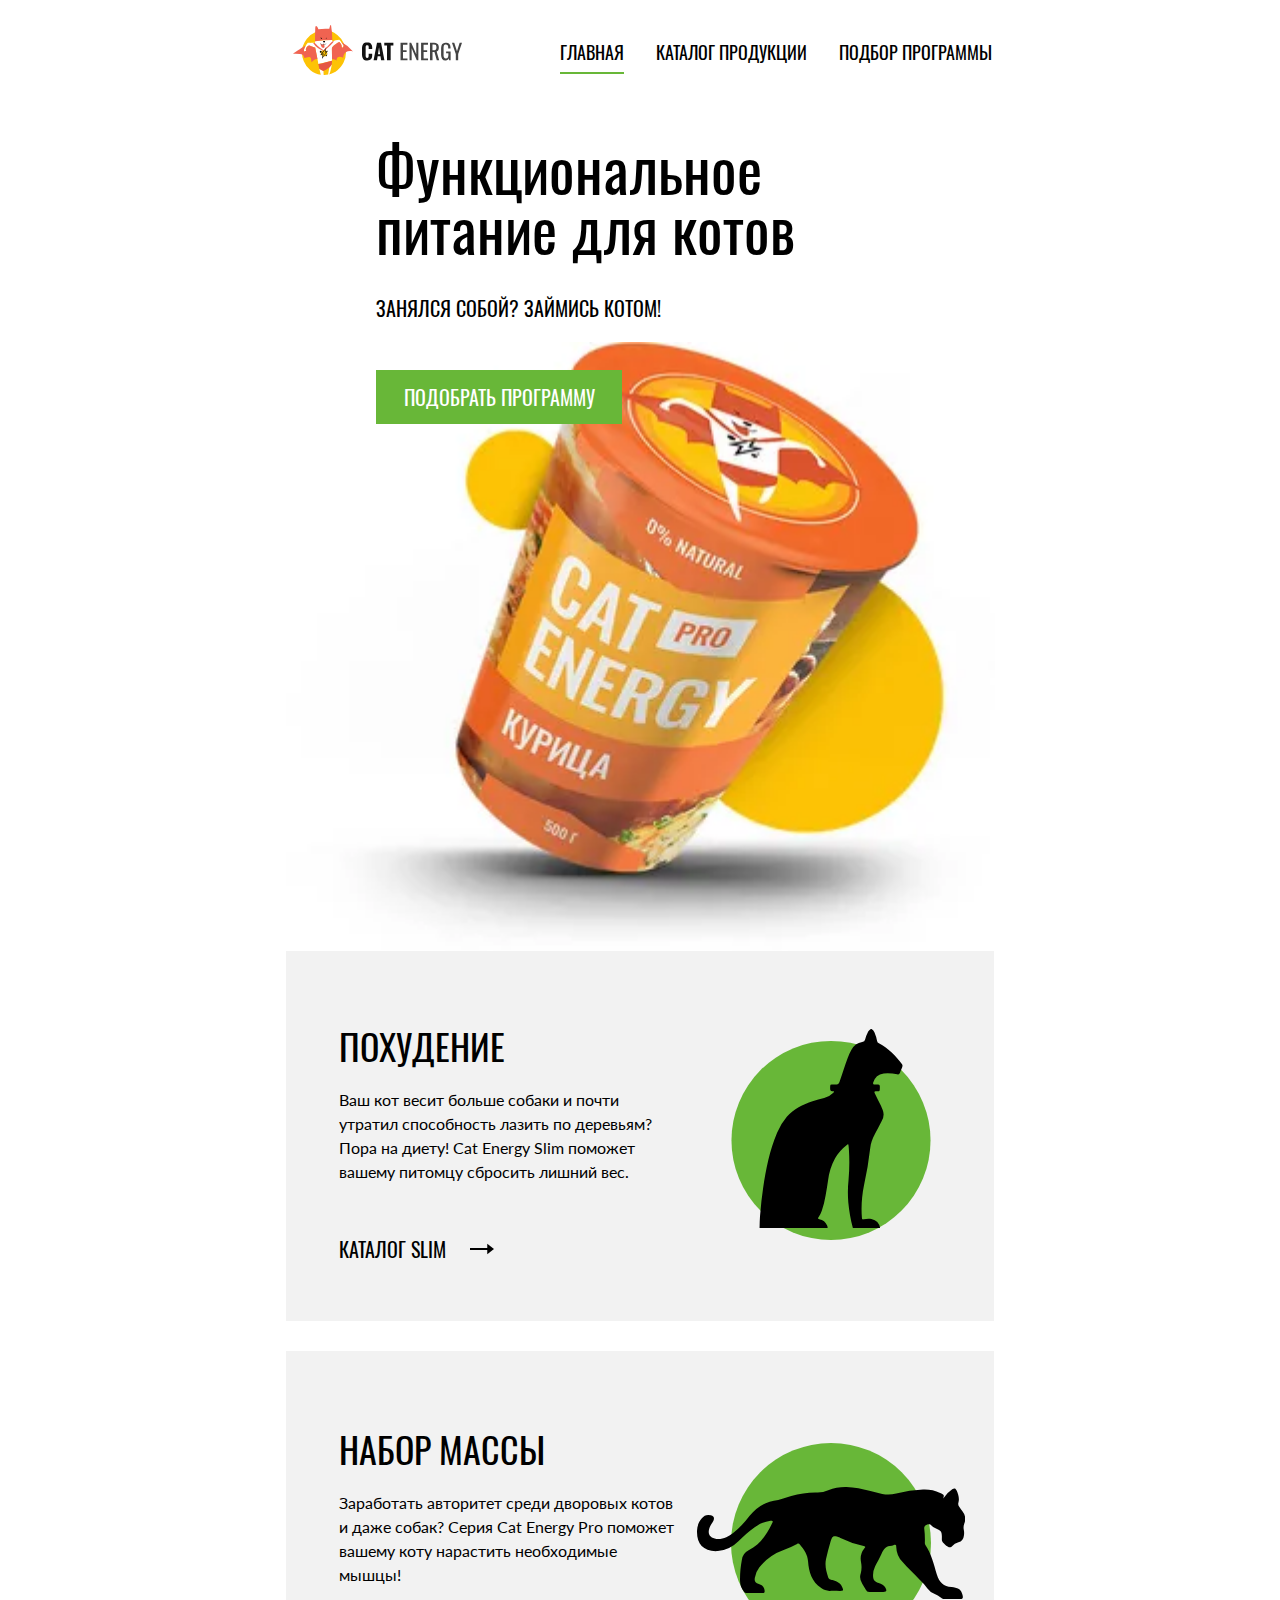
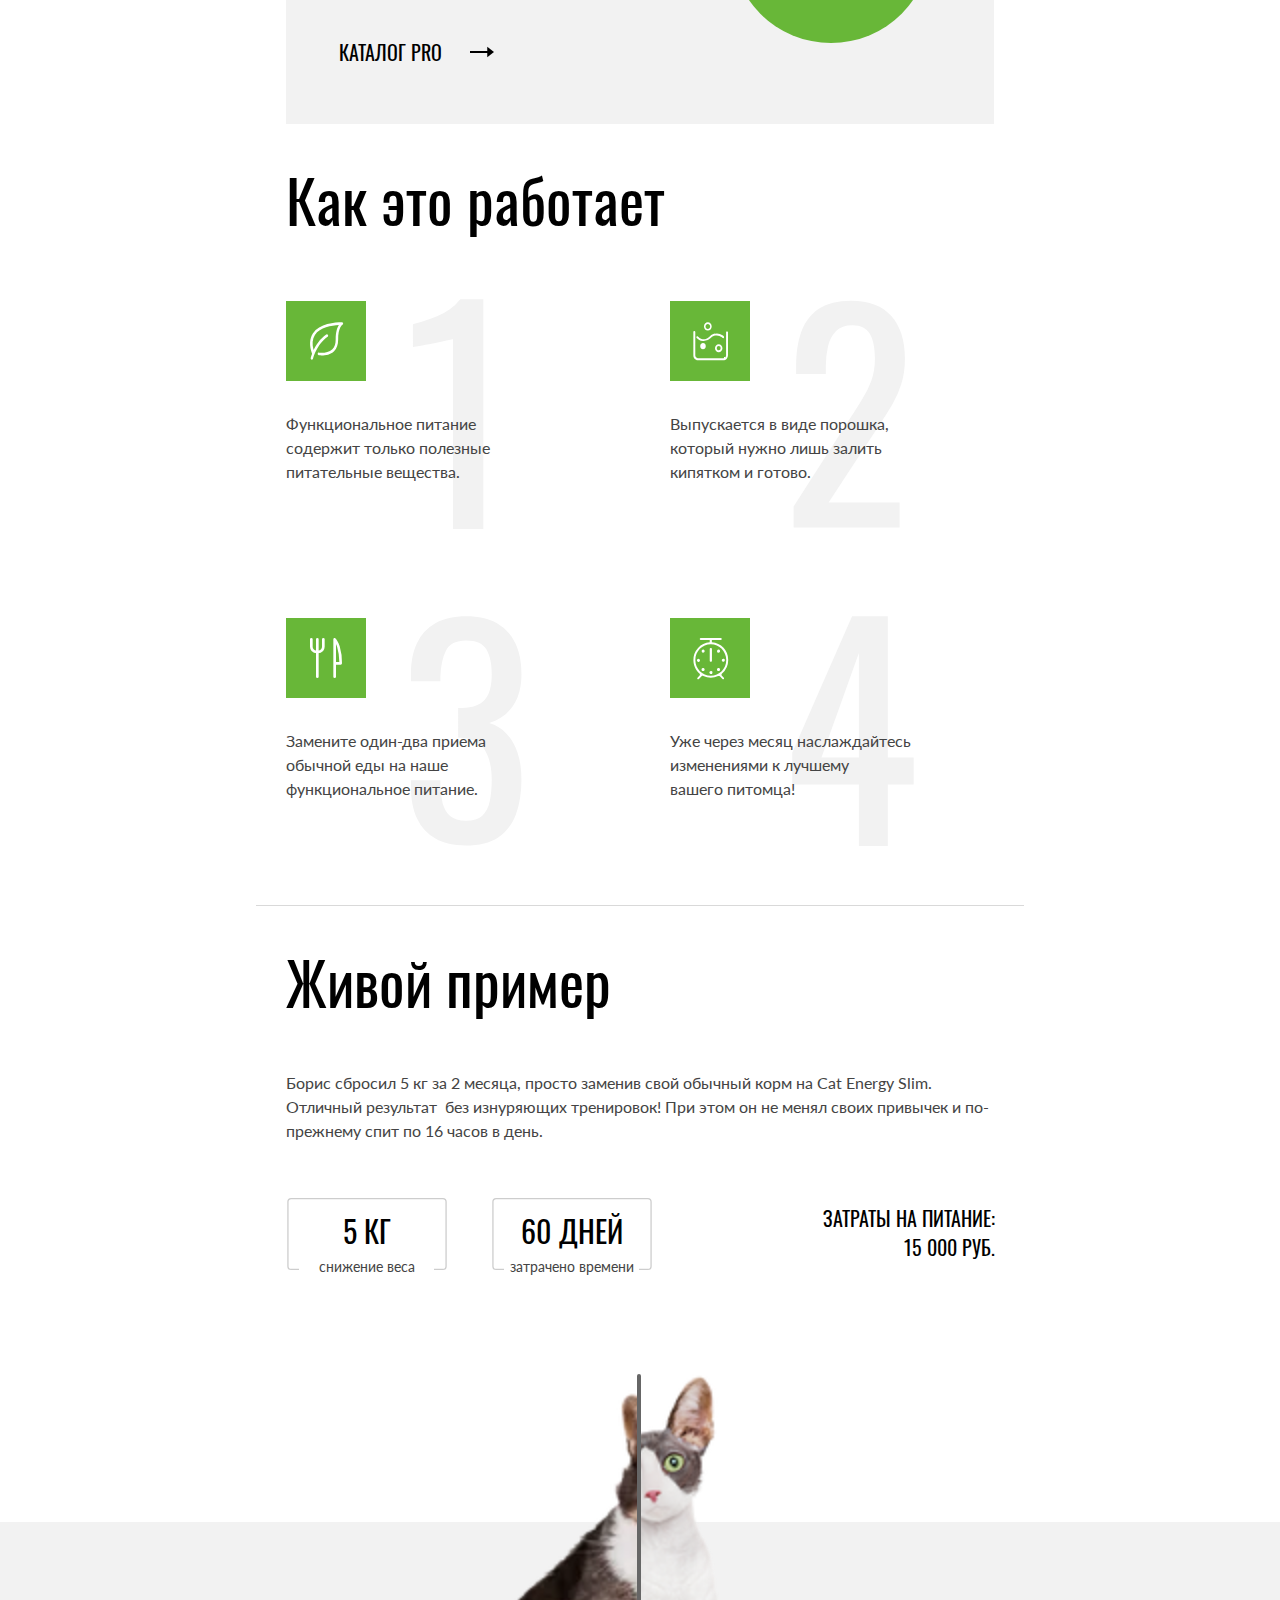
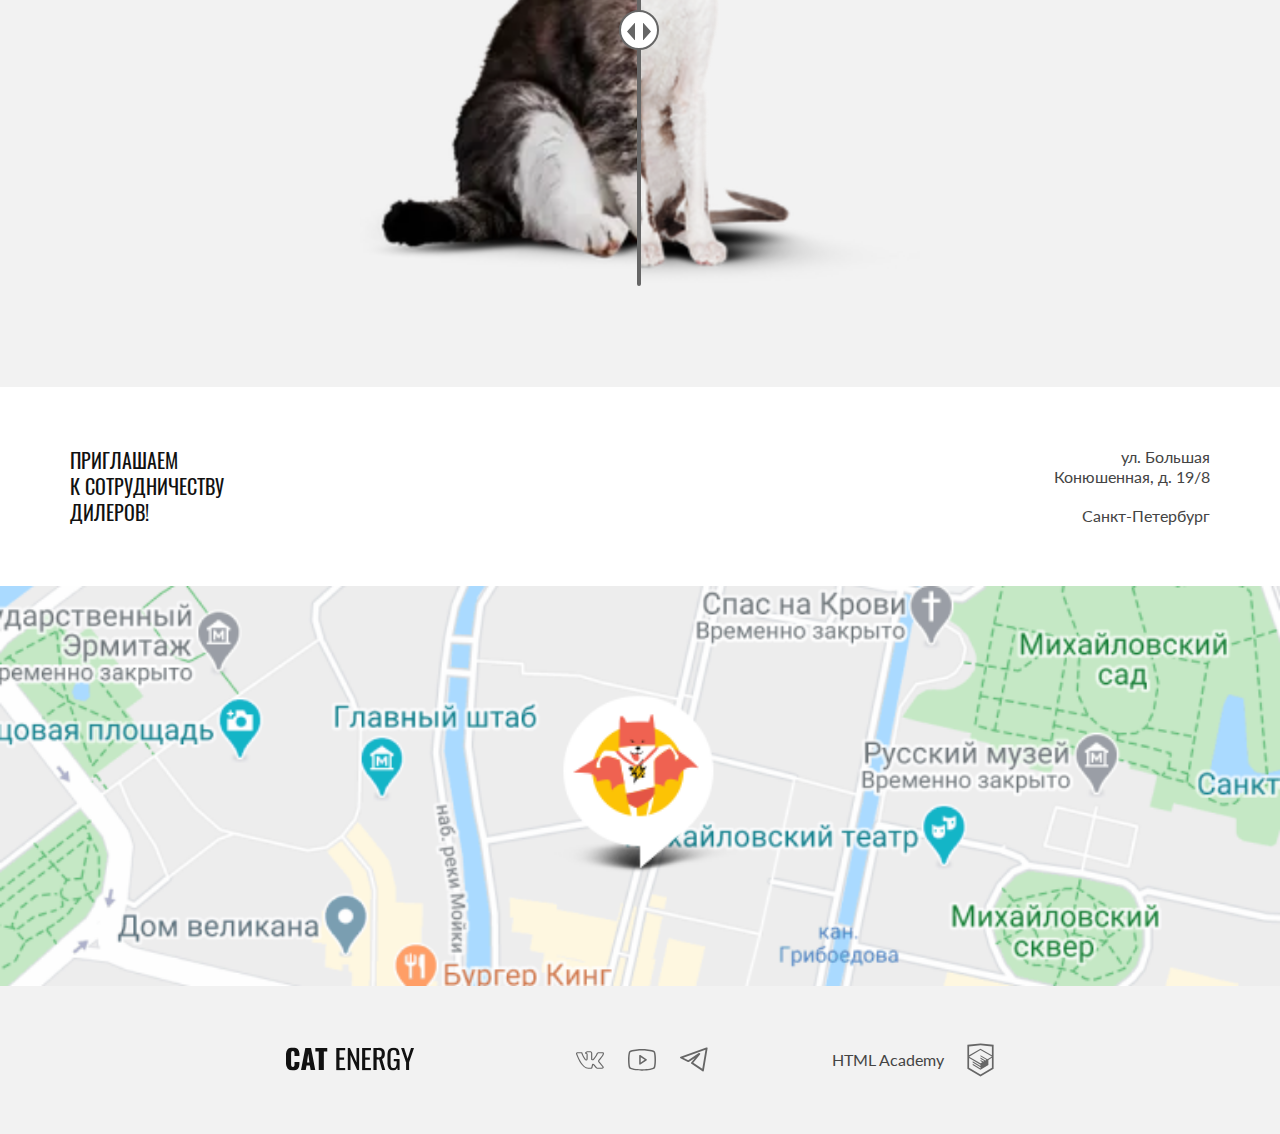
==== commit 6a16a05e: "Deploying to gh-pages from @ htmlacademy-adaptive/1701545-cat-energy-31@658ca7adebcb8a20c6b66c0f7574" ====
--- a/index.html
+++ b/index.html
@@ -1 +1 @@
-<!DOCTYPE html><html class="page" lang="ru"><head><meta charset="UTF-8"><title>Cat Energy</title><meta name="viewport" content="width=device-width,initial-scale=1"><link rel="stylesheet" href="styles/styles.css"><link rel="icon" href="favicon.ico"><link rel="icon" href="favicons/icon.svg" type="image/svg+xml"><link rel="apple-touch-icon" href="favicons/180.png"><link rel="manifest" href="manifest.webmanifest"><link rel="preload" href="./fonts/lato/Lato-Regular.woff2" type="fonts/woff2" as="font" crossorigin="anonymous"><link rel="preload" href="./fonts/lato/Lato-Regular.woff2" type="fonts/woff2" as="font" crossorigin="anonymous"><script src="scripts/index.js" defer="defer"></script></head><body class="page__body"><div class="page__main-wrapper"><header class="main-header main-header--wrapper-position" data-test="header"><div class="main-header__logo"><a class="main-header__logo-link" href="#"><picture><source media="(min-width: 1440px)" srcset="./images/cat-logo-icon-desktop.svg" type="image/svg+xml" width="70" height="59"><source media="(min-width: 768px)" srcset="./images/cat-logo-icon-tablet.svg" type="image/svg+xml" width="60" height="50"><img class="main-header__logo-image logo-image" src="./images/cat-logo-icon-mobile.svg" width="33" height="38" alt="Логотип КэтЭнерджи"></picture><picture><source media="(min-width: 1440px)" srcset="./images/logo-text-desktop.svg" type="image/svg+xml" width="118" height="21"><source media="(min-width: 768px)" srcset="./images/logo-text-desktop.svg" type="image/svg+xml" width="101" height="18"><img class="main-header__logo-text logo-text" src="./images/logo-text-main-mobile.svg" width="101" height="19" alt="КэтЭнерджи"></picture></a></div><nav class="main-nav main-nav--opened main-nav--nojs"><button class="main-nav__toggle" type="button"><span class="visually-hidden">Открыть меню</span></button><div class="main-nav__wrapper"><ul class="main-nav__list site-list"><li class="site-list__item"><a class="site-list__link site-list__link--current" href="#">Главная</a></li><li class="site-list__item"><a class="site-list__link" href="catalog.html">Каталог продукции</a></li><li class="site-list__item"><a class="site-list__link" href="#">Подбор программы</a></li></ul></div></nav></header><main class="main-container"><section class="hero" data-test="hero"><div class="hero__wrapper"><div class="hero__wrapper-mobile"><h1 class="hero__title title">Функциональное<br>питание для котов</h1><p class="hero__text">Занялся собой? Займись котом!</p><a class="hero__button-program button" href="#">подобрать программу</a></div><div class="hero__wrapper-promo"><picture><source type="image/webp" media="(min-width: 1440px)" srcset="./images/hero-food-desktop@1x.webp, ./images/hero-food-desktop@2x.webp 2x" width="552" height="499"><source type="image/webp" media="(min-width: 768px)" srcset="./images/hero-food-tablet@1x.webp, ./images/hero-food-tablet@2x.webp 2x" width="709" height="609"><source type="image/webp" srcset="./images/hero-food-mobile@1x.webp, ./images/hero-food-mobile@2x.webp 2x" width="280" height="270"><source width="552" height="499" type="image/png" media="(min-width: 1440px)" srcset="./images/hero-food-desktop@1x.png, ./images/hero-food-desktop@2x.png 2x"><source width="709" height="609" type="image/png" media="(min-width: 768px)" srcset="./images/hero-food-tablet@1x.png, ./images/hero-food-tablet@2x.png 2x"><img class="hero__image hero-image" loading="lazy" src="./images/hero-food-mobile@1x.png" srcset="./images/hero-food-mobile@2x.png 2x" width="280" height="270" alt="Корм для котов и кошек"></picture></div></div></section><section class="catalog" data-test="programs"><h2 class="visually-hidden">Каталог продукции</h2><div class="catalog__card catalog__card--loss"><h3 class="catalog__title catalog-title">Похудение</h3><p class="catalog__text">Ваш кот весит больше собаки и почти утратил способность лазить по деревьям? Пора на диету! Cat Energy Slim поможет вашему питомцу сбросить лишний вес.</p><a class="catalog__link catalog__link--active" href="#">Каталог slim</a></div><div class="catalog__card catalog__card--gain"><h3 class="catalog__title catalog-title">Набор массы</h3><p class="catalog__text">Заработать авторитет среди дворовых котов и даже собак? Серия Cat Energy Pro поможет вашему коту нарастить необходимые мышцы!</p><a class="catalog__link catalog__link--active" href="#">Каталог pro</a></div></section><section class="instructions" data-test="features"><div class="instructions__wrapper"><h2 class="instructions__title title">Как это работает</h2><ul class="instructions__list"><li class="instructions__item step step--one"><p class="instructions__discription">Функциональное питание содержит только полезные питательные вещества.</p></li><li class="instructions__item step step--two"><p class="instructions__discription">Выпускается в виде порошка, который нужно лишь залить кипятком и готово.</p></li><li class="instructions__item step step--three"><p class="instructions__discription">Замените один-два приема обычной еды на наше функциональное питание.</p></li><li class="instructions__item step step--four"><p class="instructions__discription">Уже через месяц наслаждайтесь изменениями к лучшему &nbsp; вашего питомца!</p></li></ul></div></section><section class="example" data-test="proof"><div class="example__wrapper"><h2 class="example__title title">Живой пример</h2><p class="example__discription">Борис сбросил 5 кг за 2 месяца, просто заменив свой обычный корм на Cat Energy Slim. Отличный результат&nbsp; без изнуряющих тренировок! При этом он не менял своих привычек и по-прежнему спит по 16 часов в день.</p><div class="example__info-price-wrapper"><div class="example__info-wrapper"><div class="example__info"><span class="example__value">5 КГ</span> <span class="example__text">снижение веса</span></div><div class="example__info"><span class="example__value">60 ДНЕЙ</span> <span class="example__text">затрачено времени</span></div></div><div class="example__result"><span class="example__info-price">Затраты на питание:</span> <span class="example__info-price">15 000 РУБ.</span></div></div><div class="example__slider-cat"><picture><source type="image/webp" media="(min-width: 768px)" srcset="./images/slider-fat-cat-tablet@1x.webp, ./images/slider-fat-cat-tablet@2x.webp 2x" width="709" height="609"><source type="image/webp" srcset="./images/slider-fat-cat-mobile@1x.webp, ./images/slider-fat-cat-mobile@2x.webp 2x" width="280" height="256"><source width="560" height="512" type="image/png" media="(min-width: 768px)" srcset="./images/slider-fat-cat-tablet@1x.png, ./images/slider-fat-cat-tablet@2x.png 2x"><img class="example__image-cat fat-cat" loading="lazy" src="./images/slider-fat-cat-mobile@1x.png" srcset="./images/slider-fat-cat-mobile@2x.png 2x" width="280" height="256" alt="Толстый кот"></picture><picture><source width="560" height="512" type="image/png" media="(min-width: 768px)" srcset="./images/slider-slim-cat-tablet@1x.png, ./images/slider-slim-cat-tablet@2x.png 2x"><img class="example__image-cat slim-cat" loading="lazy" src="./images/slider-slim-cat-mobile@1x.png" srcset="./images/slider-slim-cat-mobile@2x.png" width="280" height="256" alt="Стройный кот"></picture><button class="example__slider-button" type="button"><span class="visually-hidden">Ползунок с примером "до" и "после"</span></button></div></div></section><section class="geolocation" data-test="contacts"><div class="geolocation__adress-wrapper"><h2 class="visually-hidden">Наша геолокация</h2><p class="geolocation__text">приглашаем<br>к сотрудничеству дилеров!</p><address class="geolocation__adress adress">ул. Большая Конюшенная, д. 19/8 <span class="geolocation__adress geolocation__adress--city">Санкт-Петербург</span></address></div><div class="geolocation__map map"></div></section></main><footer class="main-footer" data-test="footer"><div class="main-footer__wrapper"><h2 class="visually-hidden">Наши контакты</h2><div class="main-footer__logo"><a class="main-footer__logo-link" href="#"><img class="main-footer__logo-text logo-text" src="./images/logo-text-main-mobile.svg" width="128" height="24" alt="КэтЭнерджи"></a></div><div class="main-footer__social social"><ul class="social__list"><li class="social__item"><a class="social__link social__link--vkontakte" href="https://vk.com/htmlacademy"><span class="visually-hidden">Вконтакте</span></a></li><li class="social__item"><a class="social__link social__link--youtube" href="https://www.youtube.com/user/htmlacademyru"><span class="visually-hidden">Ютуб</span></a></li><li class="social__item"><a class="social__link social__link--telegram" href="https://t.me/htmlacademy"><span class="visually-hidden">Телеграм</span></a></li></ul></div><div class="main-footer__copyright copyright"><a class="copyright__link copyright__link--html-academy" href="https://htmlacademy.ru/"><span class="copyright__link-text">HTML Academy</span></a></div></div></footer></div></body></html>+<!DOCTYPE html><html class="page" lang="ru"><head><meta charset="UTF-8"><title>Cat Energy</title><meta name="viewport" content="width=device-width,initial-scale=1"><link rel="stylesheet" href="styles/styles.css"><link rel="icon" href="favicon.ico"><link rel="icon" href="favicons/icon.svg" type="image/svg+xml"><link rel="apple-touch-icon" href="favicons/180.png"><link rel="manifest" href="manifest.webmanifest"><link rel="preload" href="./fonts/lato/Lato-Regular.woff2" type="fonts/woff2" as="font" crossorigin="anonymous"><link rel="preload" href="./fonts/lato/Lato-Regular.woff2" type="fonts/woff2" as="font" crossorigin="anonymous"><script src="scripts/index.js" defer="defer"></script></head><body class="page__body"><div class="page__main-wrapper"><header class="main-header main-header--wrapper-position" data-test="header"><div class="main-header__logo"><a class="main-header__logo-link" href="#"><picture><source media="(min-width: 1440px)" srcset="./images/cat-logo-icon-desktop.svg" type="image/svg+xml" width="70" height="59"><source media="(min-width: 768px)" srcset="./images/cat-logo-icon-tablet.svg" type="image/svg+xml" width="60" height="50"><img class="main-header__logo-image logo-image" src="./images/cat-logo-icon-mobile.svg" width="33" height="38" alt="Логотип КэтЭнерджи"></picture><picture><source media="(min-width: 1440px)" srcset="./images/logo-text-desktop.svg" type="image/svg+xml" width="118" height="21"><source media="(min-width: 768px)" srcset="./images/logo-text-desktop.svg" type="image/svg+xml" width="101" height="18"><img class="main-header__logo-text logo-text" src="./images/logo-text-main-mobile.svg" width="101" height="19" alt="КэтЭнерджи"></picture></a></div><nav class="main-nav main-nav--opened main-nav--nojs"><button class="main-nav__toggle" type="button"><span class="visually-hidden">Открыть меню</span></button><div class="main-nav__wrapper"><ul class="main-nav__list site-list"><li class="site-list__item"><a class="site-list__link site-list__link--current" href="#">Главная</a></li><li class="site-list__item"><a class="site-list__link" href="catalog.html">Каталог продукции</a></li><li class="site-list__item"><a class="site-list__link" href="#">Подбор программы</a></li></ul></div></nav></header><main class="main-container"><section class="hero" data-test="hero"><div class="hero__wrapper"><div class="hero__wrapper-mobile"><h1 class="hero__title title">Функциональное<br>питание для котов</h1><p class="hero__text">Занялся собой? Займись котом!</p><a class="hero__button-program button" href="#">подобрать программу</a></div><div class="hero__wrapper-promo"><picture><source type="image/webp" media="(min-width: 1440px)" srcset="./images/hero-food-desktop@1x.webp, ./images/hero-food-desktop@2x.webp 2x" width="552" height="499"><source type="image/webp" media="(min-width: 768px)" srcset="./images/hero-food-tablet@1x.webp, ./images/hero-food-tablet@2x.webp 2x" width="709" height="609"><source type="image/webp" srcset="./images/hero-food-mobile@1x.webp, ./images/hero-food-mobile@2x.webp 2x" width="280" height="270"><source width="552" height="499" type="image/png" media="(min-width: 1440px)" srcset="./images/hero-food-desktop@1x.png, ./images/hero-food-desktop@2x.png 2x"><source width="709" height="609" type="image/png" media="(min-width: 768px)" srcset="./images/hero-food-tablet@1x.png, ./images/hero-food-tablet@2x.png 2x"><img class="hero__image hero-image" loading="lazy" src="./images/hero-food-mobile@1x.png" srcset="./images/hero-food-mobile@2x.png 2x" width="280" height="270" alt="Корм для котов и кошек"></picture></div></div></section><section class="catalog" data-test="programs"><h2 class="visually-hidden">Каталог продукции</h2><div class="catalog__card catalog__card--loss"><h3 class="catalog__title catalog-title">Похудение</h3><p class="catalog__text">Ваш кот весит больше собаки и почти утратил способность лазить по деревьям? Пора на диету! Cat Energy Slim поможет вашему питомцу сбросить лишний вес.</p><a class="catalog__link catalog__link--active" href="#">Каталог slim</a></div><div class="catalog__card catalog__card--gain"><h3 class="catalog__title catalog-title">Набор массы</h3><p class="catalog__text">Заработать авторитет среди дворовых котов и даже собак? Серия Cat Energy Pro поможет вашему коту нарастить необходимые мышцы!</p><a class="catalog__link catalog__link--active" href="#">Каталог pro</a></div></section><section class="instructions" data-test="features"><div class="instructions__wrapper"><h2 class="instructions__title title">Как это работает</h2><ul class="instructions__list"><li class="instructions__item step step--one"><p class="instructions__discription">Функциональное питание содержит только полезные питательные вещества.</p></li><li class="instructions__item step step--two"><p class="instructions__discription">Выпускается в виде порошка, который нужно лишь залить кипятком и готово.</p></li><li class="instructions__item step step--three"><p class="instructions__discription">Замените один-два приема обычной еды на наше функциональное питание.</p></li><li class="instructions__item step step--four"><p class="instructions__discription">Уже через месяц наслаждайтесь изменениями к лучшему &nbsp; вашего питомца!</p></li></ul></div></section><section class="example" data-test="proof"><div class="example__wrapper"><h2 class="example__title title">Живой пример</h2><p class="example__discription">Борис сбросил 5 кг за 2 месяца, просто заменив свой обычный корм на Cat Energy Slim. Отличный результат&nbsp; без изнуряющих тренировок! При этом он не менял своих привычек и по-прежнему спит по 16 часов в день.</p><div class="example__info-price-wrapper"><div class="example__info-wrapper"><div class="example__info"><span class="example__value">5 КГ</span> <span class="example__text">снижение веса</span></div><div class="example__info"><span class="example__value">60 ДНЕЙ</span> <span class="example__text">затрачено времени</span></div></div><div class="example__result"><span class="example__info-price">Затраты на питание:</span> <span class="example__info-price">15 000 РУБ.</span></div></div><div class="example__slider-cat"><picture><source type="image/webp" media="(min-width: 768px)" srcset="./images/slider-fat-cat-tablet@1x.webp, ./images/slider-fat-cat-tablet@2x.webp 2x" width="709" height="609"><source type="image/webp" srcset="./images/slider-fat-cat-mobile@1x.webp, ./images/slider-fat-cat-mobile@2x.webp 2x" width="280" height="256"><source width="560" height="512" type="image/png" media="(min-width: 768px)" srcset="./images/slider-fat-cat-tablet@1x.png, ./images/slider-fat-cat-tablet@2x.png 2x"><img class="example__image-cat fat-cat" loading="lazy" src="./images/slider-fat-cat-mobile@1x.png" srcset="./images/slider-fat-cat-mobile@2x.png 2x" width="280" height="256" alt="Толстый кот"></picture><picture><source width="560" height="512" type="image/png" media="(min-width: 768px)" srcset="./images/slider-slim-cat-tablet@1x.png, ./images/slider-slim-cat-tablet@2x.png 2x"><img class="example__image-cat slim-cat" loading="lazy" src="./images/slider-slim-cat-mobile@1x.png" srcset="./images/slider-slim-cat-mobile@2x.png" width="280" height="256" alt="Стройный кот"></picture><button class="example__slider-button" type="button"><span class="visually-hidden">Ползунок с примером "до" и "после"</span></button></div></div></section><section class="geolocation" data-test="contacts"><div class="geolocation__adress-wrapper"><h2 class="visually-hidden">Наша геолокация</h2><p class="geolocation__text">приглашаем<br>к сотрудничеству дилеров!</p><address class="geolocation__adress adress">ул. Большая Конюшенная, д. 19/8 <span class="geolocation__adress geolocation__adress--city">Санкт-Петербург</span></address></div><div class="geolocation__map map"><iframe class="map__iframe" src="https://yandex.ru/map-widget/v1/?um=constructor%3A084b221ab86eb6e3de38e3f2d3de71bb57e646553e6f520438b1a4688fac00bb&amp;source=constructor" width="320" height="362"></iframe></div></section></main><footer class="main-footer" data-test="footer"><div class="main-footer__wrapper"><h2 class="visually-hidden">Наши контакты</h2><div class="main-footer__logo"><a class="main-footer__logo-link" href="#"><img class="main-footer__logo-text logo-text" src="./images/logo-text-main-mobile.svg" width="128" height="24" alt="КэтЭнерджи"></a></div><div class="main-footer__social social"><ul class="social__list"><li class="social__item"><a class="social__link social__link--vkontakte" href="https://vk.com/htmlacademy"><span class="visually-hidden">Вконтакте</span></a></li><li class="social__item"><a class="social__link social__link--youtube" href="https://www.youtube.com/user/htmlacademyru"><span class="visually-hidden">Ютуб</span></a></li><li class="social__item"><a class="social__link social__link--telegram" href="https://t.me/htmlacademy"><span class="visually-hidden">Телеграм</span></a></li></ul></div><div class="main-footer__copyright copyright"><a class="copyright__link copyright__link--html-academy" href="https://htmlacademy.ru/"><span class="copyright__link-text">HTML Academy</span></a></div></div></footer></div></body></html>--- a/styles/styles.css
+++ b/styles/styles.css
@@ -1 +1 @@
-@font-face{font-family:Lato;font-weight:400;font-style:normal;src:url(../fonts/lato/Lato-Regular.woff2)format("woff2");font-display:swap}@font-face{font-family:Oswald;font-weight:400;font-style:normal;src:url(../fonts/oswald/oswaldregular.woff2)format("woff2");font-display:swap}body{color:#444;margin:0;font-family:Lato,sans-serif}*,:before,:after{box-sizing:border-box}.visually-hidden{white-space:nowrap;-webkit-clip-path:inset(100%);clip-path:inset(100%);clip:rect(0 0 0 0);border:0;width:1px;height:1px;margin:-1px;padding:0;position:absolute;overflow:hidden}@media (width>=1440px){.page,.page__body{width:100%;height:100%}.page__body{position:relative}.page__body:after{content:"";z-index:1;background-image:url(../images/hero-cat-bg-desktop@2x.png);background-position:0 0;background-repeat:no-repeat;background-size:cover;width:50%;height:697px;display:block;position:absolute;top:0;right:0}.page__main-wrapper{background-repeat:no-repeat;background-size:100% 697px;flex-direction:column;flex-grow:1;justify-content:space-between;display:flex}}.title{color:#000;font-family:Oswald,Arial,sans-serif;font-size:36px;line-height:40px;display:block}.main-header{color:#000;background-color:#fff;border-bottom:1px solid #d9d9d9}.main-header__logo{padding:12px 20px}.main-header__logo-link{justify-content:space-between;align-items:center;width:71%;text-decoration:none;display:flex}.main-header__logo-link:hover,.main-header__logo-link:focus-visible{opacity:.8}.main-header__logo-link:active{opacity:.6}.main-header__logo-image{height:38px}.main-header__logo-text{height:20px}@media (width>=767px){.main-header{color:#000;background-color:#fff;border:none;justify-content:space-between;align-items:center;width:704px;margin:0;display:flex}}@media (width>=768px){.main-header--wrapper-position{width:704px;margin:25px auto}.main-header__logo-image{width:70px;height:50px}.main-header__logo-text{width:100px;height:100%}.main-header__logo-link{justify-content:space-between;align-items:stretch;width:174px;text-decoration:none;display:flex}.main-header__logo{width:174px;margin:0;padding:0}}@media (width>=1440px){.main-header{z-index:3;background:0 0;width:1220px;margin:0 auto;padding-top:55px}.main-header--wrapper-position{min-width:1440px;margin:0 auto;padding:47px 109px 30px}.main-header__logo{width:202px;margin:0;padding:0}.main-header__logo-link{width:202px}.main-header__logo-image{height:70px}.main-header__logo-text{width:118px;height:100%}}.main-footer__logo-link .logo-text:hover,.main-footer__logo-link:focus-visible{opacity:.8}.main-footer__logo-link .logo-text:active{opacity:.6}.main-nav{width:auto;position:relative}.main-nav--closed .main-nav__toggle{cursor:pointer;background-color:#fff;background-image:url(../icons/stack.svg#button-open-mobile);background-repeat:no-repeat;background-size:24px 24px;border:none;width:24px;height:24px;position:absolute;top:-45px;right:6px}.main-nav--opened .main-nav__toggle{background-image:url(../icons/stack.svg#button-close-mobile)}.main-nav__list{text-align:center}.main-nav__toggle{cursor:pointer;background-color:#fff;background-image:url(../icons/stack.svg#button-open-mobile);background-repeat:no-repeat;background-size:24px 24px;border:none;width:24px;height:24px;position:absolute;bottom:20px;right:6px}@media (width<=767px){.main-nav--closed .site-list__item{display:none}.main-nav .main-nav__list{text-align:center;z-index:2;width:100%;position:absolute}}@media (width>=768px){.main-nav__toggle{width:436px;display:none}}@media (width>=1440px){.main-nav__list{background:0 0}}.site-list{background-color:#fff;flex-direction:column;margin:0;padding:0;display:flex}.site-list__item{list-style:none}.site-list__link{color:#000;text-transform:uppercase;background-color:#fff;border-bottom:1px solid #e6e6e6;padding:22px 0 23px;font-family:Oswald,Arial,sans-serif;font-size:20px;line-height:20px;text-decoration:none;display:block}@media (width>=768px){.site-list{flex-direction:row;display:flex}.site-list__link{color:#000;text-transform:uppercase;border:none;min-width:64px;padding:0;font-family:Oswald,Arial,sans-serif;font-size:18px;line-height:24px;text-decoration:none}.site-list__link:hover,.site-list__link:focus-visible{opacity:.6}.site-list__link:active{opacity:.3}.site-list__link--current{border-bottom:2px solid #68b738;padding-bottom:8px}.site-list__item{background:0 0;margin:10px 0 0 32px;font-size:20px;line-height:30px}}@media (width>=1440px){.site-list{background:0 0;flex-wrap:wrap;justify-content:space-between;align-items:baseline;width:475px;font-size:20px;line-height:30px}.site-list__link{color:#fff;text-transform:uppercase;background:0 0;border:none;min-width:64px;padding:0;font-family:Oswald,Arial,sans-serif;font-size:20px;line-height:30px;text-decoration:none}.site-list__link:hover,.site-list__link:focus-visible{opacity:.8}.site-list__link:active{opacity:.6}.site-list__link--current{border-bottom:2px solid #fff;padding-bottom:6px}.site-list__item:first-child{margin:0}}.hero{flex-direction:column;width:100%;min-height:510px;display:flex}.hero__wrapper{width:100%;margin:0 auto}.hero__wrapper-mobile{z-index:1;background-image:url(../images/hero-cat-bg-mobile@2x.png);background-position:top;background-repeat:no-repeat;background-size:cover;min-height:302px;margin:0 auto}.hero__wrapper-promo{justify-content:center;width:100%;margin:-133px 0 0;display:flex}.hero__title{color:#fff;text-align:center;margin:0;padding:27px 0 25px;font-size:36px;font-weight:400;line-height:36px}.hero__text{color:#fff;text-transform:uppercase;text-align:center;margin:0;padding:0;font-family:Oswald,Arial,sans-serif;font-size:14px;font-weight:400;line-height:14px}.hero__button-program{color:#fff;text-align:center;text-transform:uppercase;background-color:#68b738;justify-content:center;min-width:153px;margin-left:20px;margin-right:20px;padding:10px 63px;line-height:20px;text-decoration:none;display:block;position:relative;top:300px}.hero__button-program:hover,.hero__button-program:focus-visible{background-color:#5eaa2f}.hero__button-program:active{color:#ffffff4d}@media (width>=768px){.hero{background:#fff;width:768px;min-height:845px;margin:0 auto;padding-top:35px}.hero__button-program{top:0}.hero__wrapper{width:768px;margin:0 auto}.hero__wrapper-promo{width:100%;margin-top:-98px;margin-bottom:-8px;margin-left:0}.hero__wrapper-mobile{background-image:none;width:768px;margin-left:120px;padding-left:0}.hero__title{color:#000;text-align:start;width:420px;padding-top:0;padding-bottom:40px;font-size:60px;line-height:60px}.hero__text{color:#000;text-align:start;width:320px;padding-bottom:52px;font-size:20px;line-height:20px}.hero__wrapper-mobile .hero__button-program{z-index:1;width:192px;margin:0;padding:14px 27px;font-size:20px;line-height:26px;position:relative;left:0}}@media (width>=1440px){.hero{width:1440px;min-height:594px;margin:0 auto 30px;padding-top:0;display:flex}.hero__title{width:420px;min-height:120px;padding-top:33px;padding-bottom:35px;font-size:60px;line-height:60px;display:block;overflow:visible}.hero__wrapper{width:1220px;margin:0 auto;display:flex}.hero__wrapper-mobile{background-image:none;width:1220px;margin-left:0;padding-top:45px;padding-left:80px}.hero__wrapper-promo{z-index:2;margin:-8px 0 0 -780px}}.button{color:#fff;text-align:center;text-transform:uppercase;box-sizing:content-box;background-color:#68b738;border:none;font-family:Oswald,Arial,sans-serif;font-size:16px;line-height:20px;display:block}.catalog__card{background-color:#f2f2f2;margin-left:20px;margin-right:20px;padding:22px 20px 20px}.catalog__card--loss{background-image:url(../icons/stack.svg#catalog-slim-cat);background-position:21px 20px;background-repeat:no-repeat;background-size:50px 53px;margin-top:-10px;margin-bottom:20px}.catalog__card--gain{background-image:url(../icons/stack.svg#catalog-strong-cat);background-position:13px 24px;background-repeat:no-repeat;background-size:67px 50px}.catalog__title{text-transform:uppercase;margin:0;padding:10px 0 0 70px;font-family:Oswald,Arial,sans-serif;font-size:24px;font-weight:400;line-height:37px}.catalog__text{border-bottom:1px solid #d9d9d9;width:227px;margin-top:29px;padding-bottom:23px;font-family:lato,Arial,sans-serif;font-size:14px;font-weight:400;line-height:18px}.catalog__link{color:#000;text-transform:uppercase;background-color:#f2f2f2;align-items:center;margin-top:17px;font-family:Oswald,Arial,sans-serif;font-size:16px;line-height:16px;text-decoration:none;display:flex}.catalog__link:after{content:"";transform-origin:0;background-color:#000;width:24px;height:12px;margin-left:15px;transition:transform .3s;display:block;-webkit-mask-image:url(../icons/stack.svg#catalog-arrow-link);mask-image:url(../icons/stack.svg#catalog-arrow-link);-webkit-mask-position:100%;mask-position:100%;-webkit-mask-size:24px 12px;mask-size:24px 12px;-webkit-mask-repeat:no-repeat;mask-repeat:no-repeat}.catalog__link:active{opacity:.3;width:32px}.catalog__link:hover:after,.catalog__link:focus-visible:after{transform:scaleX(1.5)}@media (width>=768px){.catalog{width:768px;margin:0 auto}.catalog__card{width:708px;margin:0 auto;padding:80px 53px 64px;display:block}.catalog__card--loss{background-position:right 63px top 81px;background-size:200px 211px;margin-bottom:30px}.catalog__card--gain{background-position:right 29px top 92px;background-repeat:no-repeat;background-size:268px 200px}.catalog__card .catalog__title{color:#000;text-transform:uppercase;margin:0;padding:0;font-family:Oswald,Arial,sans-serif;font-size:36px;font-weight:400;line-height:36px}.catalog__text{color:#000;border:none;width:340px;margin:24px 0 48px;padding:0;font-family:lato,Arial,sans-serif;font-size:16px;font-weight:400;line-height:24px;display:block}.catalog__card .catalog__link{color:#000;text-transform:uppercase;background-color:#f2f2f2;justify-content:space-between;align-items:center;width:155px;margin-top:57px;padding:0;font-family:Oswald,Arial,sans-serif;font-size:20px;line-height:16px;text-decoration:none;display:flex}}@media (width>=1440px){.catalog{flex-flow:wrap;justify-content:space-between;gap:30px;width:1220px;margin:0 auto;display:flex}.catalog__card{width:570px;margin:0;padding:41px 61px 65px 52px}.catalog__card--loss{background-position:42px 41px;background-size:120px 106px}.catalog__card--gain{background-position:33px 47px;background-size:134px 100px}.catalog__card .catalog__title{color:#000;text-transform:uppercase;margin:0;padding:36px 0 75px 162px;font-family:Oswald,Arial,sans-serif;font-size:36px;font-weight:400;line-height:36px}.catalog__text{width:457px;margin:0 0 35px;padding:0;font-size:16px;line-height:24px}.catalog__card .catalog__link{margin:0;padding:0}}.catalog-title{color:#000;text-transform:uppercase;font-family:Oswald,Arial,sans-serif;font-size:24px;line-height:37px}.instructions{background-color:#fff}.instructions__title{margin:20px 0 40px;font-weight:400;line-height:40px}.instructions__wrapper{width:320px;margin:0 auto;padding:0 20px 30px}.instructions__list{flex-flow:column wrap;justify-content:space-between;margin:0;padding:0;list-style:none;display:flex}.instructions__item{color:#444;justify-content:space-between;align-items:center;width:280px;min-height:60px;margin-bottom:20px;display:flex}.instructions__discription{text-align:left;width:200px;margin:0;padding:0;font-size:14px;line-height:18px}@media (width>=768px){.instructions{border-bottom:1px solid #d9d9d9;width:768px;margin:0 auto;padding-bottom:20px}.instructions__wrapper{width:708px;margin:0 auto;padding:0}.instructions__wrapper .instructions__title{margin:45px 0 32px;padding:0;font-size:60px;line-height:60px}.instructions__list{flex-direction:row;gap:37px;min-height:280px;margin-bottom:27px;margin-right:74px;padding-top:0;display:flex}.instructions__item{flex-flow:column;align-items:start;width:250px;min-height:280px;margin:0;padding:0;display:flex}.instructions__discription{text-align:left;width:242px;padding-top:31px;padding-bottom:57px;font-size:16px;line-height:24px}}@media (width>=1440px){.instructions{border:none;width:1440px;margin:0 auto;padding-bottom:69px}.instructions__wrapper{width:1220px;margin:0 auto}.instructions__item{flex-direction:column;align-items:start;display:flex}.instructions__list{flex-flow:wrap;justify-content:space-between;gap:20px;display:flex}.instructions__wrapper .instructions__title{margin:71px 0 32px;font-size:60px;font-weight:400;line-height:60px}.instructions__list{gap:20px;margin:0}.instructions__item{width:250px;margin-right:-6px}}.step--one:before{content:"";background-image:url(../icons/stack.svg#instruction-leaf-icon);width:60px;height:60px;display:inline-block}.step--two:before{content:"";background-image:url(../icons/stack.svg#instruction-water-icon);width:60px;height:60px;display:inline-block}.step--three:before{content:"";background-image:url(../icons/stack.svg#instruction-tableware-icon);width:60px;height:60px;display:inline-block}.step--four:before{content:"";background-image:url(../icons/stack.svg#instruction-clock-icon);width:60px;height:60px;display:inline-block}@media (width>=768px){.step--one{background-image:url(../icons/stack.svg#step-one);background-position:106px 38px;background-repeat:no-repeat;background-size:112px 230px}.step--one:before{width:80px;height:80px;margin-top:40px;bottom:10px}.step--two{background-image:url(../icons/stack.svg#step-two);background-position:123px 38px;background-repeat:no-repeat;background-size:112px 230px}.step--two:before{width:80px;height:80px;margin-top:40px}.step--three{background-image:url(../icons/stack.svg#step-three);background-position:124px 38px;background-repeat:no-repeat;background-size:112px 230px}.step--three:before{width:80px;height:80px;margin-top:40px}.step--four{background-image:url(../icons/stack.svg#step-four);background-position:116px 38px;background-repeat:no-repeat;background-size:134px 230px}.step--four:before{width:80px;height:80px;margin-top:40px}}.example{background-color:#eaeaea;min-width:320px}.example--wrapper-center{margin:0 auto}.example__wrapper{width:280px;margin:0 auto;padding-bottom:40px}.example__title{margin:0;padding-top:26px;padding-bottom:40px;font-size:36px;font-weight:400;line-height:40px}.example__discription{width:285px;margin:0;padding-bottom:20px;font-family:lato,Arial,sans-serif;font-size:14px;font-weight:400;line-height:18px}.example__info{background-image:url(../icons/stack.svg#example-frame);background-repeat:no-repeat;background-size:124px 56px;flex-direction:column;align-items:center;width:124px;height:70px;display:flex}.example__info-wrapper{justify-content:space-between;display:flex}.example__value{text-align:center;color:#000;width:100%;padding-top:15px;padding-bottom:10px;font-family:Oswald,Arial,sans-serif;font-size:24px;font-weight:400;line-height:24px}.example__text{text-align:center;width:59px;margin:auto;font-size:12px;line-height:12px}.example__result{color:#000;text-transform:uppercase;justify-content:center;margin-top:20px;font-family:Oswald,Arial,sans-serif;font-size:14px;line-height:20px;display:flex}.example__slider-cat{width:280px;min-height:256px;margin-top:20px;position:relative}.example__slider-button{cursor:pointer;background-color:#666;border:none;border-radius:2px;width:4px;height:100%;padding:0;display:block;position:absolute;top:0;left:49%}.example__slider-button:before{content:"";background-color:#fff;border:2px solid #666;border-radius:50%;width:40px;height:40px;position:absolute;top:42%;left:50%;transform:translate(-50%)}.example__slider-button:after{content:"";background-color:#666;width:24px;height:18px;padding:0;position:absolute;top:41%;left:50%;transform:translate(-50%,70%);-webkit-mask-image:url(../icons/stack.svg#slider-button-arrow);mask-image:url(../icons/stack.svg#slider-button-arrow);-webkit-mask-position:50%;mask-position:50%;-webkit-mask-size:24px 18px;mask-size:24px 18px;-webkit-mask-repeat:no-repeat;mask-repeat:no-repeat}.example__slider-button:hover,.example__slider-button:hover:after,.example__slider-button:focus-visible,.example__slider-button:focus-visible:after{background-color:#68b738}.example__slider-button:hover:before{color:#68b738;border:2px solid #68b738}.example__slider-button:active,.example__slider-button:active:after{opacity:.8;background-color:#68b738}.example__slider-button:active:before{color:#68b738;opacity:.8;border:2px solid #68b738}.example__image-cat{width:100%;height:100%;position:absolute}@media (width>=768px){.example__wrapper{width:769px;padding:45px 30px 101px;position:relative}.example{background:linear-gradient(#fff 57%,#f2f2f2 0%)}.example__title{padding:0 0 60px;font-size:60px;line-height:60px}.example__discription{width:710px;margin:0;padding-bottom:55px;font-family:lato,Arial,sans-serif;font-size:16px;font-weight:400;line-height:24px}.example__value{text-align:center;color:#000;padding-top:14px;padding-bottom:10px;font-family:Oswald,Arial,sans-serif;font-size:30px;font-weight:400;line-height:37px}.example__text{text-align:center;background-color:#fff;width:135px;font-size:14px;line-height:14px}.example__info{background-image:url(../icons/stack.svg#example-frame);background-repeat:no-repeat;background-size:162px 72px;flex-direction:column;align-items:center;width:162px;height:77px;margin-right:43px;display:flex}.example__info:last-child{margin-right:0}.example__result{flex-wrap:wrap;justify-content:end;width:174px;margin:0}.example__info-price-wrapper{justify-content:space-between;align-items:center;margin-bottom:99px;display:flex}.example__info-price{text-align:end;width:100%;padding-bottom:9px;font-size:20px;line-height:20px}.example__slider-cat{width:560px;min-height:512px;margin:0 auto;position:relative}.example__slider-button{left:277px}.example__slider-button:before,.example__slider-button:after{top:46%;left:50%}}@media (width>=1440px){.example__wrapper{border:none;width:1220px;margin:0 auto;padding:0}.example{background:linear-gradient(#fff 23%,#f2f2f2 0%);width:1440px;margin:0 auto;padding-bottom:65px}.example__title{width:400px;padding:0 0 146px;font-size:60px;line-height:60px}.example__discription{width:436px;margin:0;padding-bottom:69px;font-family:lato,Arial,sans-serif;font-size:16px;font-weight:400;line-height:24px}.example__text{text-align:center;background-color:#f2f2f2;width:135px;font-size:14px;line-height:14px}.example__info-wrapper{justify-content:space-between;width:366px;margin-bottom:55px;display:flex}.example__info-price-wrapper{flex-wrap:wrap;justify-content:space-between;width:366px;margin:0;display:flex}.example__result{justify-content:space-between;width:366px;display:flex}.example__info-price{text-align:center;width:174px}.example__slider-cat{width:560px;min-height:512px;position:absolute;top:0;right:0}.example__slider-button{cursor:pointer;background-color:#666;border:none;border-radius:2px;width:4px;height:100%;padding:0;display:block;position:absolute;top:0;left:50%}}.fat-cat{-webkit-clip-path:polygon(0 0,50% 0,50% 100%,0% 100%);clip-path:polygon(0 0,50% 0,50% 100%,0% 100%)}.slim-cat{-webkit-clip-path:polygon(50% 0,100% 0,100% 100%,50% 100%);clip-path:polygon(50% 0,100% 0,100% 100%,50% 100%)}.geolocation{background-color:#fff;min-width:320px}.geolocation__map{box-sizing:border-box;background-image:url(../images/map-bg-mobile@2x.png);background-position:50%;background-repeat:no-repeat;width:100%;height:362px;margin:0 auto;display:block}.geolocation__text{text-transform:uppercase;color:#111;width:130px;margin:0;padding:0;font-family:Oswald,Arial,sans-serif;font-size:16px;font-weight:400;line-height:20px}.geolocation__adress{width:140px;font-size:14px;font-style:normal;font-weight:400;line-height:20px}.geolocation__adress--city{display:block}.geolocation__adress-wrapper{background-color:#fff;justify-content:space-between;min-height:112px;padding:25px 20px 26px;display:flex}.geolocation__adress-wrapper--change-color{background-color:#f2f2f2}@media (width>=768px){.geolocation__adress-wrapper{background-color:#fff;justify-content:space-between;min-width:768px;margin:0 auto;padding:60px 70px;display:flex}.geolocation__adress-wrapper--change-color{background-color:#f2f2f2}.geolocation__text{text-transform:uppercase;width:163px;font-family:Oswald,Arial,sans-serif;font-size:20px;font-weight:400;line-height:26px}.geolocation__adress{text-align:right;width:157px;font-size:16px;font-weight:400;line-height:20px}.geolocation__adress--city{margin-top:19px}.geolocation__map{background-image:url(../images/map-bg-tablet@2x.png);background-position:50%;background-repeat:no-repeat;width:100%;height:400px;margin:0 auto}}@media (width>=1440px){.geolocation{z-index:2;background-color:#fff;width:1440px;margin:0 auto;position:relative}.geolocation__adress-wrapper{background-color:#fff;min-width:565px;margin:0;padding:60px 78px 60px 80px;position:absolute;top:95px;left:110px}.geolocation__adress{text-align:start;width:157px;font-size:16px;font-weight:400;line-height:20px}.geolocation__text{text-transform:uppercase;width:163px;font-family:Oswald,Arial,sans-serif;font-size:20px;font-weight:400;line-height:26px}.geolocation__map{background-image:url(../images/map-bg-desktop@2x.png);background-position:50%;background-repeat:no-repeat;width:100%;height:400px;margin:0 auto}}.map__iframe{border:none;width:100%;height:362px;display:block}@media (width>=768px){.map__iframe{width:100%;height:400px}}.main-footer{background-color:#f2f2f2;flex-direction:column;align-items:center;width:100%;margin:0 auto;display:flex}.main-footer__wrapper{flex-direction:column;align-items:center;width:320px;margin:0 auto;display:flex}.main-footer__logo{text-align:center;padding:40px 96px 14px;display:block}.main-footer__logo-link{width:128px;display:block}.main-footer__logo-text{width:128px;height:24px}@media (width>=768px){.main-footer__wrapper{flex-direction:row;justify-content:space-between;width:708px;margin:0 auto;display:flex}.main-footer{width:100%;margin:0 auto;padding:57px 30px}.main-footer__logo,.main-footer__logo-link{width:128px;margin:0;padding:0}}@media (width>=1440px){.main-footer__wrapper{flex-direction:row;justify-content:space-between;width:1220px;margin:0 auto;display:flex}.main-footer{justify-content:center;align-items:center;width:100%;min-height:169px;margin:0 auto;padding:0 110px}}.social__list{border-top:2px solid #d9d9d9;border-bottom:2px solid #d9d9d9;flex-wrap:wrap;justify-content:space-between;width:280px;min-height:22px;margin:0 auto;padding:17px 75px 15px;display:flex}.social__item{list-style-type:none}.social__link{min-width:28px;min-height:28px}.social__link:hover,.social__link:focus-visible{background-color:#68b738}.social__link:active{opacity:.3;background-color:#68b738}.social__link--vkontakte{background-color:#666;width:27px;height:17px;display:block;-webkit-mask-image:url(../icons/stack.svg#vkontakte-icon);mask-image:url(../icons/stack.svg#vkontakte-icon);-webkit-mask-position:50%;mask-position:50%;-webkit-mask-repeat:no-repeat;mask-repeat:no-repeat}.social__link--youtube{background-color:#666;width:24px;height:18px;display:block;-webkit-mask-image:url(../icons/stack.svg#youtube-icon);mask-image:url(../icons/stack.svg#youtube-icon);-webkit-mask-position:50%;mask-position:50%;-webkit-mask-repeat:no-repeat;mask-repeat:no-repeat}.social__link--youtube:hover{background-color:#68b738}.social__link--telegram{background-color:#666;width:20px;height:17px;display:block;-webkit-mask-image:url(../icons/stack.svg#telegram-icon);mask-image:url(../icons/stack.svg#telegram-icon);-webkit-mask-position:50%;mask-position:50%;-webkit-mask-repeat:no-repeat;mask-repeat:no-repeat}.social__link--telegram:hover{background-color:#68b738}@media (width>=768px){.social__list{border:none;width:132px;margin-left:38px;padding:0}}.copyright{padding:20px 20px 40px}.copyright__link{justify-content:space-between;align-items:center;width:280px;font-size:16px;line-height:20px;text-decoration:none;display:flex}.copyright__link--html-academy:after{content:"";background-color:#666;width:27px;height:34px;display:block;-webkit-mask-image:url(../icons/stack.svg#html-academy-icon);mask-image:url(../icons/stack.svg#html-academy-icon)}.copyright__link--html-academy:hover:after,.copyright__link--html-academy:focus-visible:after{background-color:#68b738;background-position:0}.copyright__link--html-academy:active{opacity:.3}.copyright__link-text{color:#444;width:113px;margin-right:10px;font-size:16px;line-height:20px;text-decoration:none}@media (width>=768px){.copyright__link{justify-content:space-between;align-items:center;width:162px;font-size:16px;line-height:20px;text-decoration:none;display:flex}.copyright{margin:0;padding:0}}.site-list-catalog__link{color:#000}@media (width>=1440px){.site-list-catalog__link-current{border-bottom:2px solid #68b738;padding-bottom:6px}.site-list__item .site-list-catalog__link{font-size:20px;line-height:29px}}.catalog-product{background-color:#fff;width:320px;margin:0 auto;padding-bottom:36px}.catalog-product__wrapper{margin:0 auto}.catalog-product__title{margin:0 0 0 20px;padding:27px 0 36px;font-family:Oswald,Arial,sans-serif;font-weight:400}.catalog-product__list{flex-direction:column;align-items:center;margin:0;padding:0;list-style-type:none;display:flex}.catalog-product__item{border-top:1px solid #ebebeb;flex-wrap:wrap;justify-content:space-between;width:320px;padding:25px 20px 23px;display:flex}@media (width>=768px){.catalog-product{background-color:#fff;width:768px;padding-bottom:0}.catalog-product__title{margin:0 0 0 30px;padding:38px 0 84px;font-family:Oswald,Arial,sans-serif;font-size:60px;font-weight:400;line-height:60px}.catalog-product__list{flex-flow:wrap;gap:60px;width:708px;margin:0 0 85px 30px;display:flex;position:relative}.catalog-product__item{background:linear-gradient(#fff 16%,#f2f2f2 0%);border:none;flex-direction:column;width:324px;min-height:511px;padding:29px 37px 41px;display:flex}.catalog-product__wrapper{width:768px;margin:0 auto}}@media (width>=1440px){.catalog-product{width:1440px}.catalog-product__title{margin:38px 0 82px 110px;padding:0}.catalog-product__list{gap:63px 80px;width:1220px;margin:0 auto 94px}.catalog-product__item{background:linear-gradient(#fff 16%,#f2f2f2 0%);border:none;width:245px;min-height:511px;padding:29px 38px 40px;display:block}.catalog-product__wrapper{width:1440px;margin:0 auto;padding:0}}.product-card--more{background-image:url(../icons/stack.svg#card-plus-more);background-position:50% 25px;background-repeat:no-repeat;background-size:30px 30px;border-bottom:1px solid #ebebeb;flex-direction:column;justify-content:center;display:flex}.product-card--more .product-card__title{color:#111;width:204px;margin:0;display:inline-block}.product-card--more .product-card__link-title{margin:53px 38px 0}.product-card__text{text-align:center;margin:8px 0 21px;font-size:12px;line-height:16px}.product-card__button-all-products{color:#444;text-align:center;text-transform:uppercase;background-color:#f2f2f2;width:280px;padding:10px 0;font-family:Oswald,Arial,sans-serif;text-decoration:none}.product-card__button-all-products:hover,.product-card__button-all-products:active,.product-card__button-all-products:focus-visible{background-color:#ebebeb}.product-card__link-image{justify-content:center;align-self:center;width:140px;display:flex}.product-card__image{margin:auto}.product-card__info{width:140px}.product-card__link-title{color:#000;text-align:start;background-color:#fff;width:204px;font-family:Oswald,Arial,sans-serif;text-decoration:none}.product-card__title{color:#222;text-transform:uppercase;background-color:#fff;width:76px;margin:-1px 0 14px;padding:0;font-family:Oswald,Arial,sans-serif;font-size:16px;font-weight:400;line-height:20px}.product-card__list{text-transform:none;padding:0}.product-card__item{flex-wrap:wrap;justify-content:space-between;min-width:140px;list-style-type:none;display:flex}.product-card__property{min-width:70px;font-size:12px;line-height:16px}.product-card__value{text-align:end;min-width:70px;font-size:12px;line-height:16px}.product-card__button{box-sizing:border-box;width:100%;margin-top:18px;padding:10px 94px;font-size:16px;line-height:20px;text-decoration:none}.product-card__button:hover,.product-card__button:focus-visible{cursor:pointer;background-color:#5eaa2f}.product-card__button:active{color:#ffffff4d;background-color:#5eaa2f}@media (width>=768px){.product-card--more{background-image:url(../icons/stack.svg#card-plus-more);background-position:50% 48px;background-repeat:no-repeat;background-size:60px 60px;border:2px solid #f2f2f2;flex-direction:column;justify-content:end;width:324px;min-height:430px;display:flex;position:absolute;bottom:0;right:0}.product-card--more .product-card__title{background-color:#fff;width:134px;margin:0 57px 23px;padding:0;font-size:20px;line-height:24px}.product-card--more .product-card__link-title{background-color:#fff;margin:0}.product-card--more .product-card__text{text-align:center;width:170px;margin:0 auto 82px;padding:0;font-size:16px;line-height:18px}.product-card__link-image{justify-content:center;width:200px;height:210px;margin:0;padding:0;display:flex}.product-card__image{margin:0 auto;padding:0}.product-card__image-big{margin:-18px;display:block}.product-card__link-title,.product-card__title{color:#222;text-align:center;background-color:#f2f2f2;width:135px;margin:0 auto 16px;font-family:Oswald,Arial,sans-serif;font-size:20px;line-height:24px;text-decoration:none;display:block}.product-card__item{border-bottom:2px solid #cdcdcd;flex-wrap:wrap;justify-content:space-between;padding:5px 0;list-style-type:none;display:flex}.product-card__info{width:250px;margin-bottom:32px}.product-card__property,.product-card__value{font-size:16px;line-height:20px}.product-card__button{box-sizing:border-box;width:100%;margin-top:0;padding:10px 94px;font-size:16px;line-height:20px}.product-card__button-all-products{width:250px}}@media (width>=1440px){.product-card--more{width:245px;height:430px}.product-card--more .product-card__title{width:134px;margin:0 17px 25px}.product-card--more .product-card__text{text-align:center;width:170px;margin:0 0 90px;padding:0;font-size:16px;line-height:18px}.product-card__info{width:169px;margin-bottom:37px}.product-card__link-image{justify-content:center;width:172px;height:196px;margin:0 0 10px;padding:0;display:flex}.product-card__image-big{margin:-10px;display:block}.product-card__button{width:169px;padding:10px 53px}.product-card__button-all-products{width:169px}}.additional-product__wrapper-position{width:320px;margin:0 auto 53px}.additional-product{border-top:2px solid #68b738}.additional-product__title{color:#000;text-align:center;background-color:#fff;width:266px;margin-top:-13px;margin-bottom:35px;font-family:Oswald,Arial,sans-serif;font-size:24px;font-weight:400;line-height:24px}.additional-product__list{flex-direction:column;width:280px;margin:0 auto;padding:0;list-style-type:none;display:flex}@media (width>=768px){.additional-product__wrapper-position{width:768px;margin:0 auto 96px}.additional-product__title{text-align:center;background-color:#fff;width:381px;margin-top:-15px;margin-bottom:80px;margin-left:30px;font-size:32px;line-height:32px}.additional-product-card{padding:26px 38px 28px}.additional-product__list{flex-direction:column;width:708px;margin-bottom:70px;padding:0;list-style-type:none;display:flex}}@media (width>=1440px){.additional-product__title{text-align:center;background-color:#fff;width:456px;margin-top:-23px;margin-bottom:80px;margin-left:-40px;font-size:40px;line-height:40px}.additional-product__wrapper{display:flex}.additional-product__wrapper-position{width:1440px;margin:0 auto;padding:0 110px}.additional-product__list{border-top:1px solid #cdcdcd;flex-direction:column;width:896px;padding:0 0 48px;list-style-type:none;display:flex}.additional-product__item{display:flex}}.additional-product-card{border-top:1px solid #cdcdcd;flex-direction:column;padding-top:13px;padding-bottom:19px;display:flex}.additional-product-card:last-child{border-bottom:1px solid #cdcdcd}.additional-product-card__title{color:#222;text-transform:uppercase;background-color:#fff;margin:0 0 12px;padding:0;font-family:Oswald,Arial,sans-serif;font-size:16px;font-weight:400;line-height:16px}.additional-product-card__content{justify-content:space-between;margin:0 0 15px;font-size:14px;line-height:14px;display:flex}.additional-product-card__button{color:#fff;text-align:center;text-transform:uppercase;background-color:#68b738;padding:10px 109px;font-family:Oswald,Arial,sans-serif;text-decoration:none}.additional-product-card__button:hover,.additional-product-card__button:focus-visible{background-color:#5eaa2f}.additional-product-card__button:active{color:#ffffff4d;background-color:#5eaa2f}@media (width>=768px){.additional-product-card{border-left:1px solid #cdcdcd;border-right:1px solid #cdcdcd;flex-flow:wrap;justify-content:space-between;padding:27px 38px 28px;display:flex}.additional-product-card__title{color:#222;text-transform:uppercase;background-color:#fff;width:163px;margin-bottom:23px;padding:0;font-family:Oswald,Arial,sans-serif;font-size:20px;font-weight:400;line-height:20px}.additional-product-card__content{margin:0;font-size:16px;line-height:20px}.additional-product-card__price-product{width:42px;margin-left:49px}.additional-product-card__button{color:#fff;text-align:center;text-transform:uppercase;background-color:#68b738;width:62px;padding:10px 285px;font-family:Oswald,Arial,sans-serif;text-decoration:none}}@media (width>=1440px){.additional-product-card{border:none;border-bottom:1px solid #cdcdcd;flex-flow:wrap;justify-content:flex-start;align-items:center;width:896px;padding:18px 0 12px;display:flex}.additional-product-card__title{margin:0 164px 0 0;padding:0}.additional-product-card__name-product{width:131px}.additional-product-card__price-product{width:42px;margin:0 40px 0 112px}.additional-product-card__button{color:#fff;text-align:center;text-transform:uppercase;background-color:#68b738;padding:10px 91px;font-family:Oswald,Arial,sans-serif;text-decoration:none}}.gift-banner{background-image:url(../images/cat-banner-bg-mobile@2x.png);background-repeat:no-repeat;background-size:cover;width:280px;height:290px;margin:36px 20px;padding:0}.gift-banner__text{color:#fff;text-align:center;max-width:161px;margin:0 auto;padding-top:43px;display:block}.gift-banner__text:before{content:"";background-image:url(../icons/stack.svg#gift-banner-icon);background-position:50% 18px;background-repeat:no-repeat;background-size:78px 80px;height:144px;display:block}@media (width>=768px){.gift-banner{background-image:url(../images/cat-banner-bg-tablet@2x.png);background-repeat:no-repeat;background-size:cover;width:707px;height:200px;margin:0 30px;position:relative}.gift-banner__text{color:#fff;text-align:start;margin:0 0 0 421px;padding-top:75px}.gift-banner__text:before{background-size:cover;width:81px;position:absolute;top:9px;left:77px}}@media (width>=1440px){.gift-banner{background-image:url(../images/cat-banner-bg-desktop@2x.png);background-repeat:no-repeat;background-size:cover;width:245px;height:288px;margin:0 0 0 80px;padding:0}.gift-banner__text{color:#fff;text-align:center;max-width:161px;margin:0 auto;padding-top:186px;display:block}}.subscribe{border-top:2px solid #68b738;padding-bottom:40px}.subscribe__wrapper{width:320px;margin:0 auto}.subscribe__title{color:#000;text-align:center;background-color:#fff;width:236px;margin:-14px 0 32px -22px;font-family:Oswald,Arial,sans-serif;font-size:24px;font-weight:400;line-height:24px}.subscribe__text{color:#000;text-align:center;width:280px;margin:0 auto;padding:0 20px 24px;font-family:Oswald,Arial,sans-serif;font-size:16px;font-weight:400;line-height:24px}.subscribe__form{width:320px;margin:0 20px}.subscribe__field{text-transform:uppercase;border:2px solid #e7e7e7;width:280px;height:56px;padding-left:13px;font-family:Oswald,Arial,sans-serif;font-size:20px;font-weight:400;line-height:30px}.subscribe__field[type=email]:hover{border:1px solid #cdcdcd}.subscribe__field[type=email]:active,.subscribe__field[type=email]:focus-visible{border:2px solid #444;outline:none}.subscribe__field[type=email]:invalid{border:2px solid #ff8282}.subscribe__button{text-transform:uppercase;color:#fff;background-color:#68b738;border-style:none;margin-top:16px;padding:15px 81px;font-family:Oswald,Arial,sans-serif;font-size:20px;font-weight:400;line-height:26px}.subscribe__button:hover,.subscribe__button:focus-visible{cursor:pointer;background-color:#5eaa2f}.subscribe__button:active{cursor:pointer;color:#ffffff4d;background-color:#5eaa2f}@media (width>=768px){.subscribe__wrapper{width:768px;margin:0 auto}.subscribe__title{text-align:center;background-color:#fff;width:282px;margin-top:-15px;margin-bottom:66px;margin-left:30px;font-size:32px;line-height:32px}.subscribe__text{text-align:center;width:632px;margin:0 auto;font-size:24px;line-height:32px}.subscribe__form{flex-wrap:wrap;align-items:center;width:632px;margin:0 auto;display:flex}.subscribe__field{border:1px solid #cdcdcd;width:376px}.subscribe__button{margin-top:0;padding:15px 69px;font-size:20px;line-height:26px}.subscribe{padding-bottom:78px}}@media (width>=1440px){.subscribe__wrapper{width:1440px;margin:0 auto}.subscribe__title{width:333px;margin-top:-20px;margin-bottom:70px;margin-left:70px;font-size:40px;line-height:40px}.subscribe__text{width:1360px}.subscribe__form{flex-wrap:nowrap;align-items:center;width:752px;margin:0 auto;display:flex}.subscribe__field{width:496px}.subscribe__button{margin-top:0;padding:15px 69px;font-size:20px;line-height:26px}.subscribe{padding-bottom:107px}}+@font-face{font-family:Lato;font-weight:400;font-style:normal;src:url(../fonts/lato/Lato-Regular.woff2)format("woff2");font-display:swap}@font-face{font-family:Oswald;font-weight:400;font-style:normal;src:url(../fonts/oswald/oswaldregular.woff2)format("woff2");font-display:swap}body{color:#444;width:100%;height:100%;margin:0;padding:0;font-family:Lato,Arial,sans-serif;overflow-x:hidden}*,:before,:after{box-sizing:border-box}.visually-hidden{white-space:nowrap;-webkit-clip-path:inset(100%);clip-path:inset(100%);clip:rect(0 0 0 0);border:0;width:1px;height:1px;margin:-1px;padding:0;position:absolute;overflow:hidden}@media (width>=1440px){.page,.page__body{box-sizing:border-box;width:100%;height:100%}.page__body{position:relative}.page__body:after{content:"";z-index:1;background-image:url(../images/hero-cat-bg-desktop@2x.png);background-position:0 0;background-repeat:no-repeat;background-size:cover;width:50%;height:697px;display:block;position:absolute;top:0;right:0}.page__main-wrapper{background-repeat:no-repeat;background-size:100% 697px;flex-direction:column;flex-grow:1;justify-content:space-between;display:flex}}.title{color:#000;font-family:Oswald,Arial,sans-serif;font-size:36px;line-height:40px;display:block}.main-header{color:#000;background-color:#fff;border-bottom:1px solid #d9d9d9}.main-header__logo{padding:12px 20px}.main-header__logo-link{justify-content:space-between;align-items:center;width:71%;text-decoration:none;display:flex}.main-header__logo-link:hover,.main-header__logo-link:focus-visible{opacity:.8}.main-header__logo-link:active{opacity:.6}.main-header__logo-image{height:38px}.main-header__logo-text{height:20px}@media (width>=767px){.main-header{color:#000;background-color:#fff;border:none;justify-content:space-between;align-items:center;width:704px;margin:0;display:flex}}@media (width>=768px){.main-header--wrapper-position{width:704px;margin:25px auto}.main-header__logo-image{width:70px;height:50px}.main-header__logo-text{width:100px;height:100%}.main-header__logo-link{justify-content:space-between;align-items:stretch;width:174px;text-decoration:none;display:flex}.main-header__logo{width:174px;margin:0;padding:0}}@media (width>=1440px){.main-header{z-index:3;background:0 0;width:1220px;margin:0 auto;padding-top:55px}.main-header--wrapper-position{min-width:1440px;margin:0 auto;padding:47px 109px 30px}.main-header__logo{width:202px;margin:0;padding:0}.main-header__logo-link{width:202px}.main-header__logo-image{height:70px}.main-header__logo-text{width:118px;height:100%}}.main-footer__logo-link .logo-text:hover,.main-footer__logo-link:focus-visible{opacity:.8}.main-footer__logo-link .logo-text:active{opacity:.6}.main-nav{width:auto;position:relative}.main-nav--closed .main-nav__toggle{cursor:pointer;background-color:#fff;background-image:url(../icons/stack.svg#button-open-mobile);background-repeat:no-repeat;background-size:24px 24px;border:none;width:24px;height:24px;position:absolute;top:-45px;right:6px}.main-nav--opened .main-nav__toggle{background-image:url(../icons/stack.svg#button-close-mobile)}.main-nav__list{text-align:center}.main-nav__toggle{cursor:pointer;background-color:#fff;background-image:url(../icons/stack.svg#button-open-mobile);background-repeat:no-repeat;background-size:24px 24px;border:none;width:24px;height:24px;position:absolute;bottom:20px;right:6px}@media (width<=767px){.main-nav--closed .site-list__item{display:none}.main-nav .main-nav__list{text-align:center;z-index:2;width:100%;position:absolute}}@media (width>=768px){.main-nav__toggle{width:436px;display:none}}@media (width>=1440px){.main-nav__list{background:0 0}}.site-list{background-color:#fff;flex-direction:column;margin:0;padding:0;display:flex}.site-list__item{list-style:none}.site-list__link{color:#000;text-transform:uppercase;background-color:#fff;border-bottom:1px solid #e6e6e6;padding:22px 0 23px;font-family:Oswald,Arial,sans-serif;font-size:20px;line-height:20px;text-decoration:none;display:block}@media (width>=768px){.site-list{flex-direction:row;display:flex}.site-list__link{color:#000;text-transform:uppercase;border:none;min-width:64px;padding:0;font-family:Oswald,Arial,sans-serif;font-size:18px;line-height:24px;text-decoration:none}.site-list__link:hover,.site-list__link:focus-visible{opacity:.6}.site-list__link:active{opacity:.3}.site-list__link--current{border-bottom:2px solid #68b738;padding-bottom:8px}.site-list__item{background:0 0;margin:10px 0 0 32px;font-size:20px;line-height:30px}}@media (width>=1440px){.site-list{background:0 0;flex-wrap:wrap;justify-content:space-between;align-items:baseline;width:475px;font-size:20px;line-height:30px}.site-list__link{color:#fff;text-transform:uppercase;background:0 0;border:none;min-width:64px;padding:0;font-family:Oswald,Arial,sans-serif;font-size:20px;line-height:30px;text-decoration:none}.site-list__link:hover,.site-list__link:focus-visible{opacity:.8}.site-list__link:active{opacity:.6}.site-list__link--current{border-bottom:2px solid #fff;padding-bottom:6px}.site-list__item:first-child{margin:0}}.hero{flex-direction:column;width:100%;min-height:510px;display:flex}.hero__wrapper{width:100%;margin:0 auto}.hero__wrapper-mobile{z-index:1;background-image:url(../images/hero-cat-bg-mobile@2x.png);background-position:top;background-repeat:no-repeat;background-size:cover;min-height:302px;margin:0 auto}.hero__wrapper-promo{justify-content:center;width:100%;margin:-133px 0 0;display:flex}.hero__title{color:#fff;text-align:center;margin:0;padding:27px 0 25px;font-size:36px;font-weight:400;line-height:36px}.hero__text{color:#fff;text-transform:uppercase;text-align:center;margin:0;padding:0;font-family:Oswald,Arial,sans-serif;font-size:14px;font-weight:400;line-height:14px}.hero__button-program{color:#fff;text-align:center;text-transform:uppercase;background-color:#68b738;justify-content:center;min-width:153px;margin-left:20px;margin-right:20px;padding:10px 63px;line-height:20px;text-decoration:none;display:block;position:relative;top:300px}.hero__button-program:hover,.hero__button-program:focus-visible{background-color:#5eaa2f}.hero__button-program:active{color:#ffffff4d}@media (width>=768px){.hero{background:#fff;width:768px;min-height:845px;margin:0 auto;padding-top:35px}.hero__button-program{top:0}.hero__wrapper{width:768px;margin:0 auto}.hero__wrapper-promo{width:100%;margin-top:-98px;margin-bottom:-8px;margin-left:0}.hero__wrapper-mobile{background-image:none;width:768px;margin:0;padding-left:120px}.hero__title{color:#000;text-align:start;width:420px;padding-top:0;padding-bottom:40px;font-size:60px;line-height:60px}.hero__text{color:#000;text-align:start;width:320px;padding-bottom:52px;font-size:20px;line-height:20px}.hero__wrapper-mobile .hero__button-program{z-index:1;width:192px;margin:0;padding:14px 27px;font-size:20px;line-height:26px;position:relative;left:0}}@media (width>=1440px){.hero{width:1220px;min-height:594px;margin:0 auto 30px;padding-top:0;display:flex}.hero__title{width:420px;min-height:120px;padding-top:33px;padding-bottom:35px;font-size:60px;line-height:60px;display:block;overflow:visible}.hero__wrapper{width:1220px;margin:0 auto;display:flex}.hero__wrapper-mobile{background-image:none;width:1220px;margin-left:0;padding-top:45px;padding-left:80px}.hero__wrapper-promo{z-index:2;margin:-8px 0 0 -780px}}.button{color:#fff;text-align:center;text-transform:uppercase;box-sizing:content-box;background-color:#68b738;border:none;font-family:Oswald,Arial,sans-serif;font-size:16px;line-height:20px;display:block}.catalog__card{background-color:#f2f2f2;margin-left:20px;margin-right:20px;padding:22px 20px 20px}.catalog__card--loss{background-image:url(../icons/stack.svg#catalog-slim-cat);background-position:21px 20px;background-repeat:no-repeat;background-size:50px 53px;margin-top:-10px;margin-bottom:20px}.catalog__card--gain{background-image:url(../icons/stack.svg#catalog-strong-cat);background-position:13px 24px;background-repeat:no-repeat;background-size:67px 50px}.catalog__title{text-transform:uppercase;margin:0;padding:10px 0 0 70px;font-family:Oswald,Arial,sans-serif;font-size:24px;font-weight:400;line-height:37px}.catalog__text{border-bottom:1px solid #d9d9d9;width:227px;margin-top:29px;padding-bottom:23px;font-family:lato,Arial,sans-serif;font-size:14px;font-weight:400;line-height:18px}.catalog__link{color:#000;text-transform:uppercase;background-color:#f2f2f2;align-items:center;margin-top:17px;font-family:Oswald,Arial,sans-serif;font-size:16px;line-height:16px;text-decoration:none;display:flex}.catalog__link:after{content:"";transform-origin:0;background-color:#000;width:24px;height:12px;margin-left:15px;transition:transform .3s;display:block;-webkit-mask-image:url(../icons/stack.svg#catalog-arrow-link);mask-image:url(../icons/stack.svg#catalog-arrow-link);-webkit-mask-position:100%;mask-position:100%;-webkit-mask-size:24px 12px;mask-size:24px 12px;-webkit-mask-repeat:no-repeat;mask-repeat:no-repeat}.catalog__link:active{opacity:.3;width:32px}.catalog__link:hover:after,.catalog__link:focus-visible:after{transform:scaleX(1.5)}@media (width>=768px){.catalog{width:768px;margin:0 auto}.catalog__card{width:708px;margin:0 auto;padding:80px 53px 64px;display:block}.catalog__card--loss{background-position:right 63px top 81px;background-size:200px 211px;margin-bottom:30px}.catalog__card--gain{background-position:right 29px top 92px;background-repeat:no-repeat;background-size:268px 200px}.catalog__card .catalog__title{color:#000;text-transform:uppercase;margin:0;padding:0;font-family:Oswald,Arial,sans-serif;font-size:36px;font-weight:400;line-height:36px}.catalog__text{color:#000;border:none;width:340px;margin:24px 0 48px;padding:0;font-family:lato,Arial,sans-serif;font-size:16px;font-weight:400;line-height:24px;display:block}.catalog__card .catalog__link{color:#000;text-transform:uppercase;background-color:#f2f2f2;justify-content:space-between;align-items:center;width:155px;margin-top:57px;padding:0;font-family:Oswald,Arial,sans-serif;font-size:20px;line-height:16px;text-decoration:none;display:flex}}@media (width>=1440px){.catalog{flex-flow:wrap;justify-content:space-between;gap:30px;width:1220px;margin:0 auto;display:flex}.catalog__card{width:570px;margin:0;padding:41px 61px 65px 52px}.catalog__card--loss{background-position:42px 41px;background-size:120px 106px}.catalog__card--gain{background-position:33px 47px;background-size:134px 100px}.catalog__card .catalog__title{color:#000;text-transform:uppercase;margin:0;padding:36px 0 75px 162px;font-family:Oswald,Arial,sans-serif;font-size:36px;font-weight:400;line-height:36px}.catalog__text{width:457px;margin:0 0 35px;padding:0;font-size:16px;line-height:24px}.catalog__card .catalog__link{margin:0;padding:0}}.catalog-title{color:#000;text-transform:uppercase;font-family:Oswald,Arial,sans-serif;font-size:24px;line-height:37px}.instructions{background-color:#fff}.instructions__title{margin:20px 0 40px;font-weight:400;line-height:40px}.instructions__wrapper{width:320px;margin:0 auto;padding:0 20px 30px}.instructions__list{flex-flow:column wrap;justify-content:space-between;margin:0;padding:0;list-style:none;display:flex}.instructions__item{color:#444;justify-content:space-between;align-items:center;width:280px;min-height:60px;margin-bottom:20px;display:flex}.instructions__discription{text-align:left;width:200px;margin:0;padding:0;font-size:14px;line-height:18px}@media (width>=768px){.instructions{border-bottom:1px solid #d9d9d9;width:768px;margin:0 auto;padding-bottom:20px}.instructions__wrapper{width:708px;margin:0 auto;padding:0}.instructions__wrapper .instructions__title{margin:45px 0 32px;padding:0;font-size:60px;line-height:60px}.instructions__list{flex-direction:row;gap:37px;min-height:280px;margin-bottom:27px;margin-right:74px;padding-top:0;display:flex}.instructions__item{flex-flow:column;align-items:start;width:250px;min-height:280px;margin:0;padding:0;display:flex}.instructions__discription{text-align:left;width:242px;padding-top:31px;padding-bottom:57px;font-size:16px;line-height:24px}}@media (width>=1440px){.instructions{border:none;width:1440px;margin:0 auto;padding-bottom:69px}.instructions__wrapper{width:1220px;margin:0 auto}.instructions__item{flex-direction:column;align-items:start;display:flex}.instructions__list{flex-flow:wrap;justify-content:space-between;gap:20px;display:flex}.instructions__wrapper .instructions__title{margin:71px 0 32px;font-size:60px;font-weight:400;line-height:60px}.instructions__list{gap:20px;margin:0}.instructions__item{width:250px;margin-right:-6px}}.step--one:before{content:"";background-image:url(../icons/stack.svg#instruction-leaf-icon);width:60px;height:60px;display:inline-block}.step--two:before{content:"";background-image:url(../icons/stack.svg#instruction-water-icon);width:60px;height:60px;display:inline-block}.step--three:before{content:"";background-image:url(../icons/stack.svg#instruction-tableware-icon);width:60px;height:60px;display:inline-block}.step--four:before{content:"";background-image:url(../icons/stack.svg#instruction-clock-icon);width:60px;height:60px;display:inline-block}@media (width>=768px){.step--one{background-image:url(../icons/stack.svg#step-one);background-position:106px 38px;background-repeat:no-repeat;background-size:112px 230px}.step--one:before{width:80px;height:80px;margin-top:40px;bottom:10px}.step--two{background-image:url(../icons/stack.svg#step-two);background-position:123px 38px;background-repeat:no-repeat;background-size:112px 230px}.step--two:before{width:80px;height:80px;margin-top:40px}.step--three{background-image:url(../icons/stack.svg#step-three);background-position:124px 38px;background-repeat:no-repeat;background-size:112px 230px}.step--three:before{width:80px;height:80px;margin-top:40px}.step--four{background-image:url(../icons/stack.svg#step-four);background-position:116px 38px;background-repeat:no-repeat;background-size:134px 230px}.step--four:before{width:80px;height:80px;margin-top:40px}}.example{background-color:#eaeaea;min-width:320px}.example--wrapper-center{margin:0 auto}.example__wrapper{width:280px;margin:0 auto;padding-bottom:40px}.example__title{margin:0;padding-top:26px;padding-bottom:40px;font-size:36px;font-weight:400;line-height:40px}.example__discription{width:285px;margin:0;padding-bottom:20px;font-family:lato,Arial,sans-serif;font-size:14px;font-weight:400;line-height:18px}.example__info{background-image:url(../icons/stack.svg#example-frame);background-repeat:no-repeat;background-size:124px 56px;flex-direction:column;align-items:center;width:124px;height:70px;display:flex}.example__info-wrapper{justify-content:space-between;display:flex}.example__value{text-align:center;color:#000;width:100%;padding-top:15px;padding-bottom:10px;font-family:Oswald,Arial,sans-serif;font-size:24px;font-weight:400;line-height:24px}.example__text{text-align:center;width:59px;margin:auto;font-size:12px;line-height:12px}.example__result{color:#000;text-transform:uppercase;justify-content:center;margin-top:20px;font-family:Oswald,Arial,sans-serif;font-size:14px;line-height:20px;display:flex}.example__slider-cat{width:280px;min-height:256px;margin-top:20px;position:relative}.example__slider-button{cursor:pointer;background-color:#666;border:none;border-radius:2px;width:4px;height:100%;padding:0;display:block;position:absolute;top:0;left:49%}.example__slider-button:before{content:"";background-color:#fff;border:2px solid #666;border-radius:50%;width:40px;height:40px;position:absolute;top:42%;left:50%;transform:translate(-50%)}.example__slider-button:after{content:"";background-color:#666;width:24px;height:18px;padding:0;position:absolute;top:41%;left:50%;transform:translate(-50%,70%);-webkit-mask-image:url(../icons/stack.svg#slider-button-arrow);mask-image:url(../icons/stack.svg#slider-button-arrow);-webkit-mask-position:50%;mask-position:50%;-webkit-mask-size:24px 18px;mask-size:24px 18px;-webkit-mask-repeat:no-repeat;mask-repeat:no-repeat}.example__slider-button:hover,.example__slider-button:hover:after,.example__slider-button:focus-visible,.example__slider-button:focus-visible:after{background-color:#68b738}.example__slider-button:hover:before{color:#68b738;border:2px solid #68b738}.example__slider-button:active,.example__slider-button:active:after{opacity:.8;background-color:#68b738}.example__slider-button:active:before{color:#68b738;opacity:.8;border:2px solid #68b738}.example__image-cat{width:100%;height:100%;position:absolute}@media (width>=768px){.example__wrapper{width:769px;padding:45px 30px 101px;position:relative}.example{background:linear-gradient(#fff 57%,#f2f2f2 0%)}.example__title{padding:0 0 60px;font-size:60px;line-height:60px}.example__discription{width:710px;margin:0;padding-bottom:55px;font-family:lato,Arial,sans-serif;font-size:16px;font-weight:400;line-height:24px}.example__value{text-align:center;color:#000;padding-top:14px;padding-bottom:10px;font-family:Oswald,Arial,sans-serif;font-size:30px;font-weight:400;line-height:37px}.example__text{text-align:center;background-color:#fff;width:135px;font-size:14px;line-height:14px}.example__info{background-image:url(../icons/stack.svg#example-frame);background-repeat:no-repeat;background-size:162px 72px;flex-direction:column;align-items:center;width:162px;height:77px;margin-right:43px;display:flex}.example__info:last-child{margin-right:0}.example__result{flex-wrap:wrap;justify-content:end;width:174px;margin:0}.example__info-price-wrapper{justify-content:space-between;align-items:center;margin-bottom:99px;display:flex}.example__info-price{text-align:end;width:100%;padding-bottom:9px;font-size:20px;line-height:20px}.example__slider-cat{width:560px;min-height:512px;margin:0 auto;position:relative}.example__slider-button{left:277px}.example__slider-button:before,.example__slider-button:after{top:46%;left:50%}}@media (width>=1440px){.example__wrapper{border:none;width:1220px;margin:0 auto;padding:0}.example{background:linear-gradient(#fff 23%,#f2f2f2 0%);width:100%;margin:0 auto;padding-bottom:65px}.example__title{width:400px;padding:0 0 146px;font-size:60px;line-height:60px}.example__discription{width:436px;margin:0;padding-bottom:69px;font-family:lato,Arial,sans-serif;font-size:16px;font-weight:400;line-height:24px}.example__text{text-align:center;background-color:#f2f2f2;width:135px;font-size:14px;line-height:14px}.example__info-wrapper{justify-content:space-between;width:366px;margin-bottom:55px;display:flex}.example__info-price-wrapper{flex-wrap:wrap;justify-content:space-between;width:366px;margin:0;display:flex}.example__result{justify-content:space-between;width:366px;display:flex}.example__info-price{text-align:center;width:174px}.example__slider-cat{width:560px;min-height:512px;position:absolute;top:0;right:0}.example__slider-button{cursor:pointer;background-color:#666;border:none;border-radius:2px;width:4px;height:100%;padding:0;display:block;position:absolute;top:0;left:50%}}.fat-cat{-webkit-clip-path:polygon(0 0,50% 0,50% 100%,0% 100%);clip-path:polygon(0 0,50% 0,50% 100%,0% 100%)}.slim-cat{-webkit-clip-path:polygon(50% 0,100% 0,100% 100%,50% 100%);clip-path:polygon(50% 0,100% 0,100% 100%,50% 100%)}.geolocation{background-color:#fff;min-width:320px}.geolocation__map{background-image:url(../images/map-bg-mobile@2x.png);background-position:50%;background-repeat:no-repeat;background-size:cover;width:100%;height:362px;margin:0 auto;display:block}.geolocation__text{text-transform:uppercase;color:#111;width:130px;margin:0;padding:0;font-family:Oswald,Arial,sans-serif;font-size:16px;font-weight:400;line-height:20px}.geolocation__adress{width:140px;font-size:14px;font-style:normal;font-weight:400;line-height:20px}.geolocation__adress--city{display:block}.geolocation__adress-wrapper{background-color:#fff;justify-content:space-between;min-height:112px;padding:25px 20px 26px;display:flex}.geolocation__adress-wrapper--change-color{background-color:#f2f2f2}@media (width>=768px){.geolocation__adress-wrapper{background-color:#fff;justify-content:space-between;min-width:768px;margin:0 auto;padding:60px 70px;display:flex}.geolocation__adress-wrapper--change-color{background-color:#f2f2f2}.geolocation__text{text-transform:uppercase;width:163px;font-family:Oswald,Arial,sans-serif;font-size:20px;font-weight:400;line-height:26px}.geolocation__adress{text-align:right;width:157px;font-size:16px;font-weight:400;line-height:20px}.geolocation__adress--city{margin-top:19px}.geolocation__map{background-image:url(../images/map-bg-tablet@2x.png);background-position:50%;background-repeat:no-repeat;background-size:cover;width:100%;height:400px;margin:0 auto}}@media (width>=1440px){.geolocation{z-index:2;background-color:#fff;width:100%;margin:0 auto;position:relative}.geolocation__adress-wrapper{z-index:1;background-color:#fff;width:565px;min-width:565px;height:199px;margin:0;padding:60px 78px 60px 80px;display:flex;position:absolute;top:50%;right:50%;overflow:auto;transform:translate(-8%,-51%)}.geolocation__adress{text-align:start;width:157px;font-size:16px;font-weight:400;line-height:20px}.geolocation__text{text-transform:uppercase;width:163px;font-family:Oswald,Arial,sans-serif;font-size:20px;font-weight:400;line-height:26px}.geolocation__map{background-image:url(../images/map-bg-desktop@2x.png);background-position:50%;background-repeat:no-repeat;background-size:cover;width:100%;margin:0 auto}}.map__iframe{border:none;width:100%;height:362px;display:block}@media (width>=768px){.map__iframe{width:100%;height:400px}}.main-footer{background-color:#f2f2f2;flex-direction:column;align-items:center;width:100%;margin:0 auto;display:flex}.main-footer__wrapper{flex-direction:column;align-items:center;width:320px;margin:0 auto;display:flex}.main-footer__logo{text-align:center;padding:40px 96px 14px;display:block}.main-footer__logo-link{width:128px;display:block}.main-footer__logo-text{width:128px;height:24px}@media (width>=768px){.main-footer__wrapper{flex-direction:row;justify-content:space-between;width:708px;margin:0 auto;display:flex}.main-footer{width:100%;margin:0 auto;padding:57px 30px}.main-footer__logo,.main-footer__logo-link{width:128px;margin:0;padding:0}}@media (width>=1440px){.main-footer__wrapper{flex-direction:row;justify-content:space-between;width:1220px;margin:0 auto;display:flex}.main-footer{justify-content:center;align-items:center;width:100%;min-height:169px;margin:0 auto;padding:0 110px}}.social__list{border-top:2px solid #d9d9d9;border-bottom:2px solid #d9d9d9;flex-wrap:wrap;justify-content:space-between;width:280px;min-height:22px;margin:0 auto;padding:17px 75px 15px;display:flex}.social__item{list-style-type:none}.social__link{min-width:28px;min-height:28px}.social__link:hover,.social__link:focus-visible{background-color:#68b738}.social__link:active{opacity:.3;background-color:#68b738}.social__link--vkontakte{background-color:#666;width:27px;height:17px;display:block;-webkit-mask-image:url(../icons/stack.svg#vkontakte-icon);mask-image:url(../icons/stack.svg#vkontakte-icon);-webkit-mask-position:50%;mask-position:50%;-webkit-mask-repeat:no-repeat;mask-repeat:no-repeat}.social__link--youtube{background-color:#666;width:24px;height:18px;display:block;-webkit-mask-image:url(../icons/stack.svg#youtube-icon);mask-image:url(../icons/stack.svg#youtube-icon);-webkit-mask-position:50%;mask-position:50%;-webkit-mask-repeat:no-repeat;mask-repeat:no-repeat}.social__link--youtube:hover{background-color:#68b738}.social__link--telegram{background-color:#666;width:20px;height:17px;display:block;-webkit-mask-image:url(../icons/stack.svg#telegram-icon);mask-image:url(../icons/stack.svg#telegram-icon);-webkit-mask-position:50%;mask-position:50%;-webkit-mask-repeat:no-repeat;mask-repeat:no-repeat}.social__link--telegram:hover{background-color:#68b738}@media (width>=768px){.social__list{border:none;width:132px;margin-left:38px;padding:0}}.copyright{padding:20px 20px 40px}.copyright__link{justify-content:space-between;align-items:center;width:280px;font-size:16px;line-height:20px;text-decoration:none;display:flex}.copyright__link--html-academy:after{content:"";background-color:#666;width:27px;height:34px;display:block;-webkit-mask-image:url(../icons/stack.svg#html-academy-icon);mask-image:url(../icons/stack.svg#html-academy-icon)}.copyright__link--html-academy:hover:after,.copyright__link--html-academy:focus-visible:after{background-color:#68b738;background-position:0}.copyright__link--html-academy:active{opacity:.3}.copyright__link-text{color:#444;width:113px;margin-right:10px;font-size:16px;line-height:20px;text-decoration:none}@media (width>=768px){.copyright__link{justify-content:space-between;align-items:center;width:162px;font-size:16px;line-height:20px;text-decoration:none;display:flex}.copyright{margin:0;padding:0}}.site-list-catalog__link{color:#000}@media (width>=1440px){.site-list-catalog__link-current{border-bottom:2px solid #68b738;padding-bottom:6px}.site-list__item .site-list-catalog__link{font-size:20px;line-height:29px}}.catalog-product{background-color:#fff;width:320px;margin:0 auto;padding-bottom:36px}.catalog-product__wrapper{margin:0 auto}.catalog-product__title{margin:0 0 0 20px;padding:27px 0 36px;font-family:Oswald,Arial,sans-serif;font-weight:400}.catalog-product__list{flex-direction:column;align-items:center;margin:0;padding:0;list-style-type:none;display:flex}.catalog-product__item{border-top:1px solid #ebebeb;flex-wrap:wrap;justify-content:space-between;width:320px;padding:25px 20px 23px;display:flex}@media (width>=768px){.catalog-product{background-color:#fff;width:768px;padding-bottom:0}.catalog-product__title{margin:0 0 0 30px;padding:38px 0 84px;font-family:Oswald,Arial,sans-serif;font-size:60px;font-weight:400;line-height:60px}.catalog-product__list{flex-flow:wrap;gap:60px;width:708px;margin:0 0 85px 30px;display:flex;position:relative}.catalog-product__item{background:linear-gradient(#fff 16%,#f2f2f2 0%);border:none;flex-direction:column;width:324px;min-height:511px;padding:29px 37px 41px;display:flex}.catalog-product__wrapper{width:768px;margin:0 auto}}@media (width>=1440px){.catalog-product{width:1440px}.catalog-product__title{margin:38px 0 82px 110px;padding:0}.catalog-product__list{gap:63px 80px;width:1220px;margin:0 auto 94px}.catalog-product__item{background:linear-gradient(#fff 16%,#f2f2f2 0%);border:none;width:245px;min-height:511px;padding:29px 38px 40px;display:block}.catalog-product__wrapper{width:1440px;margin:0 auto;padding:0}}.product-card--more{background-image:url(../icons/stack.svg#card-plus-more);background-position:50% 25px;background-repeat:no-repeat;background-size:30px 30px;border-bottom:1px solid #ebebeb;flex-direction:column;justify-content:center;display:flex}.product-card--more .product-card__title{color:#111;width:204px;margin:0;display:inline-block}.product-card--more .product-card__link-title{margin:53px 38px 0}.product-card__text{text-align:center;margin:8px 0 21px;font-size:12px;line-height:16px}.product-card__button-all-products{color:#444;text-align:center;text-transform:uppercase;background-color:#f2f2f2;width:280px;padding:10px 0;font-family:Oswald,Arial,sans-serif;text-decoration:none}.product-card__button-all-products:hover,.product-card__button-all-products:active,.product-card__button-all-products:focus-visible{background-color:#ebebeb}.product-card__link-image{justify-content:center;align-self:center;width:140px;display:flex}.product-card__image{margin:auto}.product-card__info{width:140px}.product-card__link-title{color:#000;text-align:start;background-color:#fff;width:204px;font-family:Oswald,Arial,sans-serif;text-decoration:none}.product-card__title{color:#222;text-transform:uppercase;background-color:#fff;width:76px;margin:-1px 0 14px;padding:0;font-family:Oswald,Arial,sans-serif;font-size:16px;font-weight:400;line-height:20px}.product-card__list{text-transform:none;padding:0}.product-card__item{flex-wrap:wrap;justify-content:space-between;min-width:140px;list-style-type:none;display:flex}.product-card__property{min-width:70px;font-size:12px;line-height:16px}.product-card__value{text-align:end;min-width:70px;font-size:12px;line-height:16px}.product-card__button{box-sizing:border-box;width:100%;margin-top:18px;padding:10px 94px;font-size:16px;line-height:20px;text-decoration:none}.product-card__button:hover,.product-card__button:focus-visible{cursor:pointer;background-color:#5eaa2f}.product-card__button:active{color:#ffffff4d;background-color:#5eaa2f}@media (width>=768px){.product-card--more{background-image:url(../icons/stack.svg#card-plus-more);background-position:50% 48px;background-repeat:no-repeat;background-size:60px 60px;border:2px solid #f2f2f2;flex-direction:column;justify-content:end;width:324px;min-height:430px;display:flex;position:absolute;bottom:0;right:0}.product-card--more .product-card__title{background-color:#fff;width:134px;margin:0 57px 23px;padding:0;font-size:20px;line-height:24px}.product-card--more .product-card__link-title{background-color:#fff;margin:0}.product-card--more .product-card__text{text-align:center;width:170px;margin:0 auto 82px;padding:0;font-size:16px;line-height:18px}.product-card__link-image{justify-content:center;width:200px;height:210px;margin:0;padding:0;display:flex}.product-card__image{margin:0 auto;padding:0}.product-card__image-big{margin:-18px;display:block}.product-card__link-title,.product-card__title{color:#222;text-align:center;background-color:#f2f2f2;width:135px;margin:0 auto 16px;font-family:Oswald,Arial,sans-serif;font-size:20px;line-height:24px;text-decoration:none;display:block}.product-card__item{border-bottom:2px solid #cdcdcd;flex-wrap:wrap;justify-content:space-between;padding:5px 0;list-style-type:none;display:flex}.product-card__info{width:250px;margin-bottom:32px}.product-card__property,.product-card__value{font-size:16px;line-height:20px}.product-card__button{box-sizing:border-box;width:100%;margin-top:0;padding:10px 94px;font-size:16px;line-height:20px}.product-card__button-all-products{width:250px}}@media (width>=1440px){.product-card--more{width:245px;height:430px}.product-card--more .product-card__title{width:134px;margin:0 17px 25px}.product-card--more .product-card__text{text-align:center;width:170px;margin:0 0 90px;padding:0;font-size:16px;line-height:18px}.product-card__info{width:169px;margin-bottom:37px}.product-card__link-image{justify-content:center;width:172px;height:196px;margin:0 0 10px;padding:0;display:flex}.product-card__image-big{margin:-10px;display:block}.product-card__button{width:169px;padding:10px 53px}.product-card__button-all-products{width:169px}}.additional-product__wrapper-position{width:320px;margin:0 auto 53px}.additional-product{border-top:2px solid #68b738}.additional-product__title{color:#000;text-align:center;background-color:#fff;width:266px;margin-top:-13px;margin-bottom:35px;font-family:Oswald,Arial,sans-serif;font-size:24px;font-weight:400;line-height:24px}.additional-product__list{flex-direction:column;width:280px;margin:0 auto;padding:0;list-style-type:none;display:flex}@media (width>=768px){.additional-product__wrapper-position{width:768px;margin:0 auto 96px}.additional-product__title{text-align:center;background-color:#fff;width:381px;margin-top:-15px;margin-bottom:80px;margin-left:30px;font-size:32px;line-height:32px}.additional-product-card{padding:26px 38px 28px}.additional-product__list{flex-direction:column;width:708px;margin-bottom:70px;padding:0;list-style-type:none;display:flex}}@media (width>=1440px){.additional-product__title{text-align:center;background-color:#fff;width:456px;margin-top:-23px;margin-bottom:80px;margin-left:-40px;font-size:40px;line-height:40px}.additional-product__wrapper{display:flex}.additional-product__wrapper-position{width:1440px;margin:0 auto;padding:0 110px}.additional-product__list{border-top:1px solid #cdcdcd;flex-direction:column;width:896px;padding:0 0 48px;list-style-type:none;display:flex}.additional-product__item{display:flex}}.additional-product-card{border-top:1px solid #cdcdcd;flex-direction:column;padding-top:13px;padding-bottom:19px;display:flex}.additional-product-card:last-child{border-bottom:1px solid #cdcdcd}.additional-product-card__title{color:#222;text-transform:uppercase;background-color:#fff;margin:0 0 12px;padding:0;font-family:Oswald,Arial,sans-serif;font-size:16px;font-weight:400;line-height:16px}.additional-product-card__content{justify-content:space-between;margin:0 0 15px;font-size:14px;line-height:14px;display:flex}.additional-product-card__button{color:#fff;text-align:center;text-transform:uppercase;background-color:#68b738;padding:10px 109px;font-family:Oswald,Arial,sans-serif;text-decoration:none}.additional-product-card__button:hover,.additional-product-card__button:focus-visible{background-color:#5eaa2f}.additional-product-card__button:active{color:#ffffff4d;background-color:#5eaa2f}@media (width>=768px){.additional-product-card{border-left:1px solid #cdcdcd;border-right:1px solid #cdcdcd;flex-flow:wrap;justify-content:space-between;padding:27px 38px 28px;display:flex}.additional-product-card__title{color:#222;text-transform:uppercase;background-color:#fff;width:163px;margin-bottom:23px;padding:0;font-family:Oswald,Arial,sans-serif;font-size:20px;font-weight:400;line-height:20px}.additional-product-card__content{margin:0;font-size:16px;line-height:20px}.additional-product-card__price-product{width:42px;margin-left:49px}.additional-product-card__button{color:#fff;text-align:center;text-transform:uppercase;background-color:#68b738;width:62px;padding:10px 285px;font-family:Oswald,Arial,sans-serif;text-decoration:none}}@media (width>=1440px){.additional-product-card{border:none;border-bottom:1px solid #cdcdcd;flex-flow:wrap;justify-content:flex-start;align-items:center;width:896px;padding:18px 0 12px;display:flex}.additional-product-card__title{margin:0 164px 0 0;padding:0}.additional-product-card__name-product{width:131px}.additional-product-card__price-product{width:42px;margin:0 40px 0 112px}.additional-product-card__button{color:#fff;text-align:center;text-transform:uppercase;background-color:#68b738;padding:10px 91px;font-family:Oswald,Arial,sans-serif;text-decoration:none}}.gift-banner{background-image:url(../images/cat-banner-bg-mobile@2x.png);background-repeat:no-repeat;background-size:cover;width:280px;height:290px;margin:36px 20px;padding:0}.gift-banner__text{color:#fff;text-align:center;max-width:161px;margin:0 auto;padding-top:43px;display:block}.gift-banner__text:before{content:"";background-image:url(../icons/stack.svg#gift-banner-icon);background-position:50% 18px;background-repeat:no-repeat;background-size:78px 80px;height:144px;display:block}@media (width>=768px){.gift-banner{background-image:url(../images/cat-banner-bg-tablet@2x.png);background-repeat:no-repeat;background-size:cover;width:707px;height:200px;margin:0 30px;position:relative}.gift-banner__text{color:#fff;text-align:start;margin:0 0 0 421px;padding-top:75px}.gift-banner__text:before{background-size:cover;width:81px;position:absolute;top:9px;left:77px}}@media (width>=1440px){.gift-banner{background-image:url(../images/cat-banner-bg-desktop@2x.png);background-repeat:no-repeat;background-size:cover;width:245px;height:288px;margin:0 0 0 80px;padding:0}.gift-banner__text{color:#fff;text-align:center;max-width:161px;margin:0 auto;padding-top:186px;display:block}}.subscribe{border-top:2px solid #68b738;padding-bottom:40px}.subscribe__wrapper{width:320px;margin:0 auto}.subscribe__title{color:#000;text-align:center;background-color:#fff;width:236px;margin:-14px 0 32px -22px;font-family:Oswald,Arial,sans-serif;font-size:24px;font-weight:400;line-height:24px}.subscribe__text{color:#000;text-align:center;width:280px;margin:0 auto;padding:0 20px 24px;font-family:Oswald,Arial,sans-serif;font-size:16px;font-weight:400;line-height:24px}.subscribe__form{width:320px;margin:0 20px}.subscribe__field{text-transform:uppercase;border:2px solid #e7e7e7;width:280px;height:56px;padding-left:13px;font-family:Oswald,Arial,sans-serif;font-size:20px;font-weight:400;line-height:30px}.subscribe__field[type=email]:hover{border:1px solid #cdcdcd}.subscribe__field[type=email]:active,.subscribe__field[type=email]:focus-visible{border:2px solid #444;outline:none}.subscribe__field[type=email]:invalid{border:2px solid #ff8282}.subscribe__button{text-transform:uppercase;color:#fff;background-color:#68b738;border-style:none;margin-top:16px;padding:15px 81px;font-family:Oswald,Arial,sans-serif;font-size:20px;font-weight:400;line-height:26px}.subscribe__button:hover,.subscribe__button:focus-visible{cursor:pointer;background-color:#5eaa2f}.subscribe__button:active{cursor:pointer;color:#ffffff4d;background-color:#5eaa2f}@media (width>=768px){.subscribe__wrapper{width:768px;margin:0 auto}.subscribe__title{text-align:center;background-color:#fff;width:282px;margin-top:-15px;margin-bottom:66px;margin-left:30px;font-size:32px;line-height:32px}.subscribe__text{text-align:center;width:632px;margin:0 auto;font-size:24px;line-height:32px}.subscribe__form{flex-wrap:wrap;align-items:center;width:632px;margin:0 auto;display:flex}.subscribe__field{border:1px solid #cdcdcd;width:376px}.subscribe__button{margin-top:0;padding:15px 69px;font-size:20px;line-height:26px}.subscribe{padding-bottom:78px}}@media (width>=1440px){.subscribe__wrapper{width:1440px;margin:0 auto}.subscribe__title{width:333px;margin-top:-20px;margin-bottom:70px;margin-left:70px;font-size:40px;line-height:40px}.subscribe__text{width:1360px}.subscribe__form{flex-wrap:nowrap;align-items:center;width:752px;margin:0 auto;display:flex}.subscribe__field{width:496px}.subscribe__button{margin-top:0;padding:15px 69px;font-size:20px;line-height:26px}.subscribe{padding-bottom:107px}}